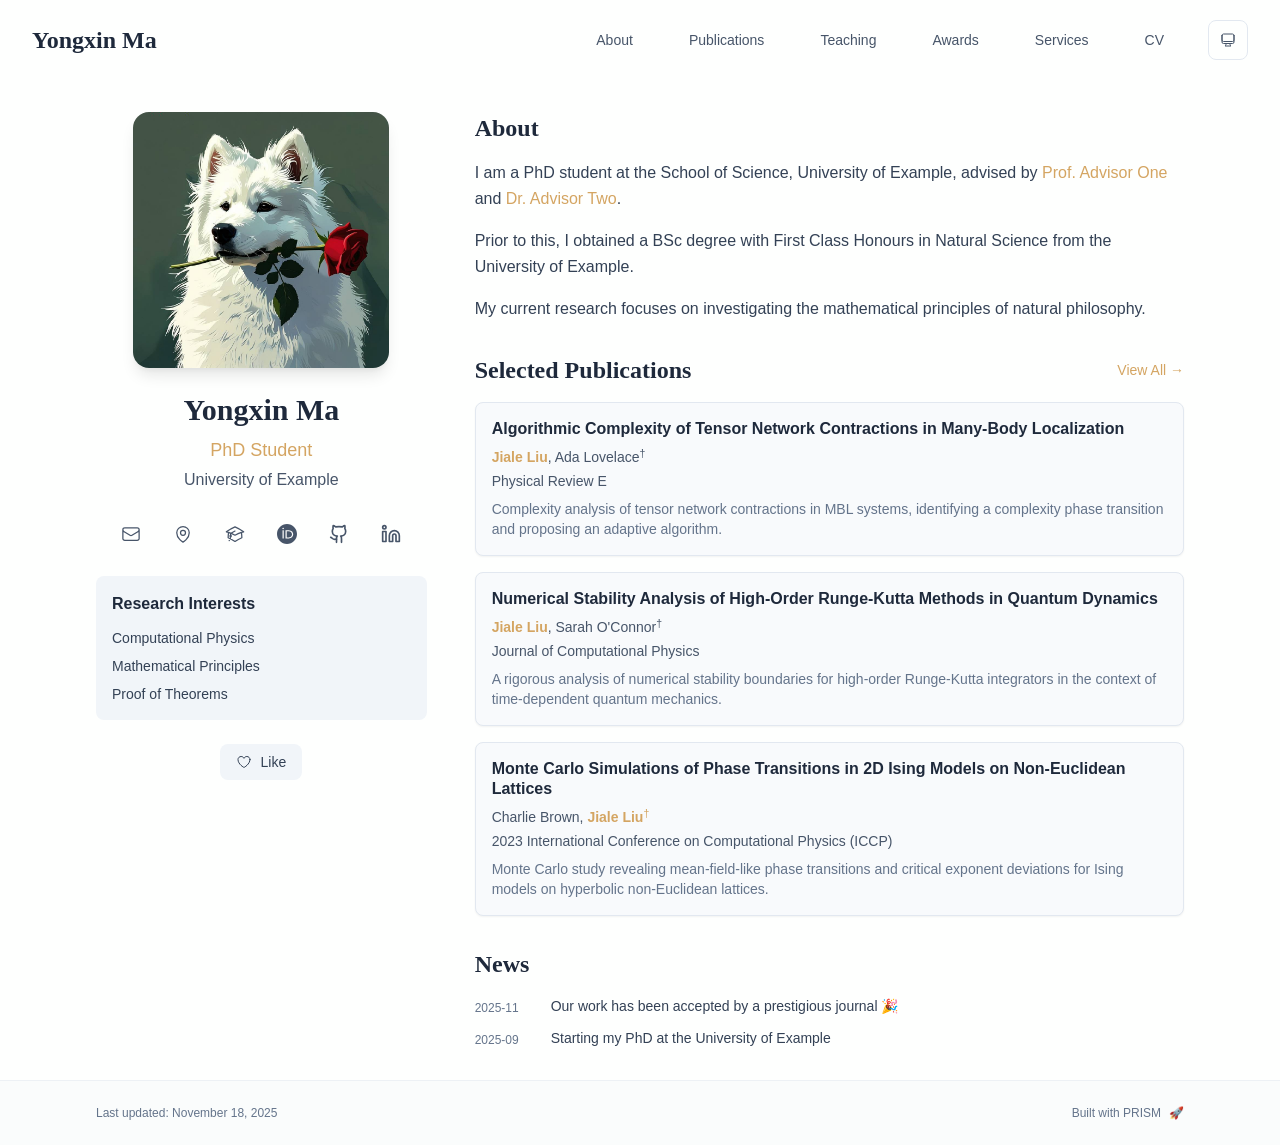
==== index.html @ f4cf099c "Add files via upload" ====
<!DOCTYPE html><html lang="en" class="scroll-smooth"><head><meta charSet="utf-8"/><meta name="viewport" content="width=device-width, initial-scale=1"/><link rel="preload" as="image" href="/bio.jpg"/><link rel="stylesheet" href="/_next/static/css/19bf7477d82f620e.css" data-precedence="next"/><link rel="preload" as="script" fetchPriority="low" href="/_next/static/chunks/webpack-679b75d1c4c2027c.js"/><script src="/_next/static/chunks/4bd1b696-70b6d399998de86a.js" async=""></script><script src="/_next/static/chunks/684-5aaa8290a129f299.js" async=""></script><script src="/_next/static/chunks/main-app-4bfe0fe61143ecec.js" async=""></script><script src="/_next/static/chunks/17-9c04c9413a9f9f1f.js" async=""></script><script src="/_next/static/chunks/874-6cc630662f3664af.js" async=""></script><script src="/_next/static/chunks/862-15038af301665bb3.js" async=""></script><script src="/_next/static/chunks/app/layout-a9cf9abeb55e5ad5.js" async=""></script><script src="/_next/static/chunks/178-595a94b9af1e67b5.js" async=""></script><script src="/_next/static/chunks/748-1f3129a1e6365cf9.js" async=""></script><script src="/_next/static/chunks/app/page-8bec7ccfde04a120.js" async=""></script><link rel="icon" href="/favicon.svg" type="image/svg+xml"/><link rel="dns-prefetch" href="https://google-fonts.jialeliu.com"/><link rel="preconnect" href="https://google-fonts.jialeliu.com" crossorigin=""/><link rel="preload" as="style" href="https://google-fonts.jialeliu.com/css2?family=Inter:wght@300;400;500;600;700&amp;family=Crimson+Text:ital,wght@0,400;0,600;1,400&amp;display=swap"/><link rel="stylesheet" id="gfonts-css" href="https://google-fonts.jialeliu.com/css2?family=Inter:wght@300;400;500;600;700&amp;family=Crimson+Text:ital,wght@0,400;0,600;1,400&amp;display=swap" media="print"/><script>
              (function(){
                var l = document.getElementById('gfonts-css');
                if (!l) return;
                if (l.media !== 'all') {
                  l.addEventListener('load', function(){ try { l.media = 'all'; } catch(e){} });
                }
              })();
            </script><noscript><link rel="stylesheet" href="https://google-fonts.jialeliu.com/css2?family=Inter:wght@300;400;500;600;700&amp;family=Crimson+Text:ital,wght@0,400;0,600;1,400&amp;display=swap"/></noscript><script>
              try {
                const theme = localStorage.getItem('theme-storage');
                const parsed = theme ? JSON.parse(theme) : null;
                const setting = parsed?.state?.theme || 'system';
                const prefersDark = typeof window !== 'undefined' && window.matchMedia && window.matchMedia('(prefers-color-scheme: dark)').matches;
                const effective = setting === 'dark' ? 'dark' : (setting === 'light' ? 'light' : (prefersDark ? 'dark' : 'light'));
                var root = document.documentElement;
                root.classList.add(effective);
                root.setAttribute('data-theme', effective);
              } catch (e) {
                var root = document.documentElement;
                root.classList.add('light');
                root.setAttribute('data-theme', 'light');
              }
            </script><title>Yongxin Ma</title><meta name="description" content="PhD student at the University of Example."/><meta name="author" content="Yongxin Ma"/><meta name="keywords" content="Yongxin Ma,PhD,Research,University of Example"/><meta name="creator" content="Yongxin Ma"/><meta name="publisher" content="Yongxin Ma"/><meta property="og:title" content="Yongxin Ma"/><meta property="og:description" content="PhD student at the University of Example."/><meta property="og:site_name" content="Yongxin Ma&#x27;s Academic Website"/><meta property="og:locale" content="en_US"/><meta property="og:type" content="website"/><meta name="twitter:card" content="summary"/><meta name="twitter:title" content="Yongxin Ma"/><meta name="twitter:description" content="PhD student at the University of Example."/><link rel="icon" href="/favicon.svg"/><script>document.querySelectorAll('body link[rel="icon"], body link[rel="apple-touch-icon"]').forEach(el => document.head.appendChild(el))</script><script src="/_next/static/chunks/polyfills-42372ed130431b0a.js" noModule=""></script></head><body class="font-sans antialiased"><div style="visibility:hidden"><nav class="fixed top-0 left-0 right-0 z-50" data-headlessui-state=""><div class="transition-all duration-300 ease-out bg-transparent" style="transform:translateY(-100px)"><div class="max-w-7xl mx-auto px-4 sm:px-6 lg:px-8"><div class="flex justify-between items-center h-16 lg:h-20"><div class="flex-shrink-0" tabindex="0"><a class="text-xl lg:text-2xl font-serif font-semibold text-primary hover:text-accent transition-colors duration-200" href="/">Yongxin Ma</a></div><div class="hidden lg:block"><div class="ml-10 flex items-center space-x-8"><div class="flex items-baseline space-x-8"><a class="relative px-3 py-2 text-sm font-medium transition-all duration-200 rounded hover:bg-accent/10 hover:shadow-sm text-primary" href="/"><span class="relative z-10">About</span><div class="absolute inset-0 bg-accent/10 rounded-lg"></div></a><a class="relative px-3 py-2 text-sm font-medium transition-all duration-200 rounded hover:bg-accent/10 hover:shadow-sm text-neutral-600 hover:text-primary" href="/publications/"><span class="relative z-10">Publications</span></a><a class="relative px-3 py-2 text-sm font-medium transition-all duration-200 rounded hover:bg-accent/10 hover:shadow-sm text-neutral-600 hover:text-primary" href="/teaching/"><span class="relative z-10">Teaching</span></a><a class="relative px-3 py-2 text-sm font-medium transition-all duration-200 rounded hover:bg-accent/10 hover:shadow-sm text-neutral-600 hover:text-primary" href="/awards/"><span class="relative z-10">Awards</span></a><a class="relative px-3 py-2 text-sm font-medium transition-all duration-200 rounded hover:bg-accent/10 hover:shadow-sm text-neutral-600 hover:text-primary" href="/services/"><span class="relative z-10">Services</span></a><a class="relative px-3 py-2 text-sm font-medium transition-all duration-200 rounded hover:bg-accent/10 hover:shadow-sm text-neutral-600 hover:text-primary" href="/cv/"><span class="relative z-10">CV</span></a></div><div class="flex items-center justify-center w-10 h-10 rounded-lg border border-neutral-200 dark:border-[rgba(148,163,184,0.24)] bg-background dark:bg-neutral-800"><div class="w-4 h-4 rounded-full bg-neutral-300 animate-pulse"></div></div></div></div><div class="lg:hidden flex items-center space-x-2"><div class="flex items-center justify-center w-10 h-10 rounded-lg border border-neutral-200 dark:border-[rgba(148,163,184,0.24)] bg-background dark:bg-neutral-800"><div class="w-4 h-4 rounded-full bg-neutral-300 animate-pulse"></div></div><button class="inline-flex items-center justify-center p-2 rounded-md text-neutral-600 hover:text-primary hover:bg-neutral-100 dark:hover:bg-neutral-800 focus:outline-none focus:ring-2 focus:ring-inset focus:ring-accent transition-colors duration-200" id="headlessui-disclosure-button-«R5pdb»" type="button" aria-expanded="false" data-headlessui-state=""><span class="sr-only">Open main menu</span><div><svg xmlns="http://www.w3.org/2000/svg" fill="none" viewBox="0 0 24 24" stroke-width="1.5" stroke="currentColor" aria-hidden="true" data-slot="icon" class="block h-6 w-6"><path stroke-linecap="round" stroke-linejoin="round" d="M3.75 6.75h16.5M3.75 12h16.5m-16.5 5.25h16.5"></path></svg></div></button></div></div></div></div></nav><main class="min-h-screen pt-16 lg:pt-20"><div class="max-w-6xl mx-auto px-4 sm:px-6 lg:px-8 py-8 bg-background min-h-screen"><div class="grid grid-cols-1 lg:grid-cols-3 gap-12"><div class="lg:col-span-1"><div class="sticky top-8" style="opacity:0;transform:translateY(20px)"><div class="w-64 h-64 mx-auto mb-6 rounded-2xl overflow-hidden shadow-lg hover:shadow-xl transition-all duration-200 hover:scale-105"><img alt="Yongxin Ma" width="256" height="256" decoding="async" data-nimg="1" class="w-full h-full object-cover object-[32%_center]" style="color:transparent" src="/bio.jpg"/></div><div class="text-center mb-6"><h1 class="text-3xl font-serif font-bold text-primary mb-2">Yongxin Ma</h1><p class="text-lg text-accent font-medium mb-1">PhD Student</p><p class="text-neutral-600 mb-2">University of Example</p></div><div class="flex flex-wrap justify-center gap-3 sm:gap-4 mb-6 relative px-2"><div class="relative"><button class="p-2 sm:p-2 transition-colors duration-200 text-neutral-600 dark:text-neutral-400 hover:text-accent" aria-label="Email"><svg xmlns="http://www.w3.org/2000/svg" fill="none" viewBox="0 0 24 24" stroke-width="1.5" stroke="currentColor" aria-hidden="true" data-slot="icon" class="h-5 w-5"><path stroke-linecap="round" stroke-linejoin="round" d="M21.75 6.75v10.5a2.25 2.25 0 0 1-2.25 2.25h-15a2.25 2.25 0 0 1-2.25-2.25V6.75m19.5 0A2.25 2.25 0 0 0 19.5 4.5h-15a2.25 2.25 0 0 0-2.25 2.25m19.5 0v.243a2.25 2.25 0 0 1-1.07 1.916l-7.5 4.615a2.25 2.25 0 0 1-2.36 0L3.32 8.91a2.25 2.25 0 0 1-1.07-1.916V6.75"></path></svg></button></div><div class="relative"><button class="p-2 sm:p-2 transition-colors duration-200 text-neutral-600 dark:text-neutral-400 hover:text-accent" aria-label="Location"><svg xmlns="http://www.w3.org/2000/svg" fill="none" viewBox="0 0 24 24" stroke-width="1.5" stroke="currentColor" aria-hidden="true" data-slot="icon" class="h-5 w-5"><path stroke-linecap="round" stroke-linejoin="round" d="M15 10.5a3 3 0 1 1-6 0 3 3 0 0 1 6 0Z"></path><path stroke-linecap="round" stroke-linejoin="round" d="M19.5 10.5c0 7.142-7.5 11.25-7.5 11.25S4.5 17.642 4.5 10.5a7.5 7.5 0 1 1 15 0Z"></path></svg></button></div><a href="https://scholar.google.com" target="_blank" rel="noopener noreferrer" class="p-2 sm:p-2 text-neutral-600 dark:text-neutral-400 hover:text-accent transition-colors duration-200" aria-label="Google Scholar"><svg xmlns="http://www.w3.org/2000/svg" fill="none" viewBox="0 0 24 24" stroke-width="1.5" stroke="currentColor" aria-hidden="true" data-slot="icon" class="h-5 w-5"><path stroke-linecap="round" stroke-linejoin="round" d="M4.26 10.147a60.438 60.438 0 0 0-.491 6.347A48.62 48.62 0 0 1 12 20.904a48.62 48.62 0 0 1 8.232-4.41 60.46 60.46 0 0 0-.491-6.347m-15.482 0a50.636 50.636 0 0 0-2.658-.813A59.906 59.906 0 0 1 12 3.493a59.903 59.903 0 0 1 10.399 5.84c-.896.248-1.783.52-2.658.814m-15.482 0A50.717 50.717 0 0 1 12 13.489a50.702 50.702 0 0 1 7.74-3.342M6.75 15a.75.75 0 1 0 0-1.5.75.75 0 0 0 0 1.5Zm0 0v-3.675A55.378 55.378 0 0 1 12 8.443m-7.007 11.55A5.981 5.981 0 0 0 6.75 15.75v-1.5"></path></svg></a><a href="https://orcid.org" target="_blank" rel="noopener noreferrer" class="p-2 sm:p-2 text-neutral-600 dark:text-neutral-400 hover:text-accent transition-colors duration-200" aria-label="ORCID"><svg viewBox="0 0 24 24" fill="currentColor" class="h-5 w-5" xmlns="http://www.w3.org/2000/svg"><path d="M12 0C5.372 0 0 5.372 0 12s5.372 12 12 12 12-5.372 12-12S18.628 0 12 0zM7.369 4.378c.525 0 .947.431.947.947s-.422.947-.947.947a.95.95 0 0 1-.947-.947c0-.525.422-.947.947-.947zm-.722 3.038h1.444v10.041H6.647V7.416zm3.562 0h3.9c3.712 0 5.344 2.653 5.344 5.025 0 2.578-2.016 5.025-5.325 5.025h-3.919V7.416zm1.444 1.303v7.444h2.297c3.272 0 4.022-2.484 4.022-3.722 0-2.016-1.284-3.722-4.097-3.722h-2.222z"></path></svg></a><a href="https://github.com" target="_blank" rel="noopener noreferrer" class="p-2 sm:p-2 text-neutral-600 dark:text-neutral-400 hover:text-accent transition-colors duration-200" aria-label="GitHub"><svg xmlns="http://www.w3.org/2000/svg" width="24" height="24" viewBox="0 0 24 24" fill="none" stroke="currentColor" stroke-width="2" stroke-linecap="round" stroke-linejoin="round" class="lucide lucide-github h-5 w-5" aria-hidden="true"><path d="M15 22v-4a4.8 4.8 0 0 0-1-3.5c3 0 6-2 6-5.5.08-1.25-.27-2.48-1-3.5.28-1.15.28-2.35 0-3.5 0 0-1 0-3 1.5-2.64-.5-5.36-.5-8 0C6 2 5 2 5 2c-.3 1.15-.3 2.35 0 3.5A5.403 5.403 0 0 0 4 9c0 3.5 3 5.5 6 5.5-.39.49-.68 1.05-.85 1.65-.17.6-.22 1.23-.15 1.85v4"></path><path d="M9 18c-4.51 2-5-2-7-2"></path></svg></a><a href="https://linkedin.com" target="_blank" rel="noopener noreferrer" class="p-2 sm:p-2 text-neutral-600 dark:text-neutral-400 hover:text-accent transition-colors duration-200" aria-label="LinkedIn"><svg xmlns="http://www.w3.org/2000/svg" width="24" height="24" viewBox="0 0 24 24" fill="none" stroke="currentColor" stroke-width="2" stroke-linecap="round" stroke-linejoin="round" class="lucide lucide-linkedin h-5 w-5" aria-hidden="true"><path d="M16 8a6 6 0 0 1 6 6v7h-4v-7a2 2 0 0 0-2-2 2 2 0 0 0-2 2v7h-4v-7a6 6 0 0 1 6-6z"></path><rect width="4" height="12" x="2" y="9"></rect><circle cx="4" cy="4" r="2"></circle></svg></a></div><div class="bg-neutral-100 dark:bg-neutral-800 rounded-lg p-4 mb-6 hover:shadow-lg transition-all duration-200 hover:scale-[1.02]"><h3 class="font-semibold text-primary mb-3">Research Interests</h3><div class="space-y-2 text-sm text-neutral-700 dark:text-neutral-500"><div>Computational Physics</div><div>Mathematical Principles</div><div>Proof of Theorems</div></div></div><div class="flex justify-center"><div class="relative"><button class="flex items-center space-x-2 px-4 py-2 rounded-lg font-medium text-sm transition-all duration-200 bg-neutral-100 dark:bg-neutral-800 text-neutral-700 dark:text-neutral-500 hover:bg-red-50 dark:hover:bg-red-900/20 hover:text-red-600 dark:hover:text-red-400 cursor-pointer" tabindex="0"><svg xmlns="http://www.w3.org/2000/svg" fill="none" viewBox="0 0 24 24" stroke-width="1.5" stroke="currentColor" aria-hidden="true" data-slot="icon" class="h-4 w-4"><path stroke-linecap="round" stroke-linejoin="round" d="M21 8.25c0-2.485-2.099-4.5-4.688-4.5-1.935 0-3.597 1.126-4.312 2.733-.715-1.607-2.377-2.733-4.313-2.733C5.1 3.75 3 5.765 3 8.25c0 7.22 9 12 9 12s9-4.78 9-12Z"></path></svg><span>Like</span></button></div></div></div></div><div class="lg:col-span-2 space-y-8"><section id="about" class="scroll-mt-24 space-y-8"><section style="opacity:0;transform:translateY(20px)"><h2 class="text-2xl font-serif font-bold text-primary mb-4">About</h2><div class="text-neutral-700 dark:text-neutral-600 leading-relaxed"><p class="mb-4 last:mb-0">I am a PhD student at the School of Science, University of Example, advised by <a href="https://example.com" node="[object Object]" target="_blank" rel="noopener noreferrer" class="text-accent font-medium transition-all duration-200 rounded hover:bg-accent/10 hover:shadow-sm">Prof. Advisor One</a> and <a href="https://example.com" node="[object Object]" target="_blank" rel="noopener noreferrer" class="text-accent font-medium transition-all duration-200 rounded hover:bg-accent/10 hover:shadow-sm">Dr. Advisor Two</a>.</p>
<p class="mb-4 last:mb-0">Prior to this, I obtained a BSc degree with First Class Honours in Natural Science from the University of Example.</p>
<p class="mb-4 last:mb-0">My current research focuses on investigating the mathematical principles of natural philosophy.</p></div></section><section style="opacity:0;transform:translateY(20px)"><div class="flex items-center justify-between mb-4"><h2 class="text-2xl font-serif font-bold text-primary">Selected Publications</h2><a class="text-accent hover:text-accent-dark text-sm font-medium transition-all duration-200 rounded hover:bg-accent/10 hover:shadow-sm" href="/#publications">View All →</a></div><div class="space-y-4"><div class="bg-neutral-50 dark:bg-neutral-800 p-4 rounded-lg shadow-sm border border-neutral-200 dark:border-[rgba(148,163,184,0.24)] hover:shadow-lg transition-all duration-200 hover:scale-[1.02]" style="opacity:0;transform:translateY(20px)"><h3 class="font-semibold text-primary mb-2 leading-tight">Algorithmic Complexity of Tensor Network Contractions in Many-Body Localization</h3><p class="text-sm text-neutral-600 dark:text-neutral-500 mb-1"><span><span class="font-semibold text-accent">Jiale Liu</span>, </span><span><span class="">Ada Lovelace</span><sup class="ml-0 text-neutral-600 dark:text-neutral-500">†</sup></span></p><p class="text-sm text-neutral-600 dark:text-neutral-500 mb-2">Physical Review E</p><p class="text-sm text-neutral-500 dark:text-neutral-500 line-clamp-2">Complexity analysis of tensor network contractions in MBL systems, identifying a complexity phase transition and proposing an adaptive algorithm.</p></div><div class="bg-neutral-50 dark:bg-neutral-800 p-4 rounded-lg shadow-sm border border-neutral-200 dark:border-[rgba(148,163,184,0.24)] hover:shadow-lg transition-all duration-200 hover:scale-[1.02]" style="opacity:0;transform:translateY(20px)"><h3 class="font-semibold text-primary mb-2 leading-tight">Numerical Stability Analysis of High-Order Runge-Kutta Methods in Quantum Dynamics</h3><p class="text-sm text-neutral-600 dark:text-neutral-500 mb-1"><span><span class="font-semibold text-accent">Jiale Liu</span>, </span><span><span class="">Sarah O&#x27;Connor</span><sup class="ml-0 text-neutral-600 dark:text-neutral-500">†</sup></span></p><p class="text-sm text-neutral-600 dark:text-neutral-500 mb-2">Journal of Computational Physics</p><p class="text-sm text-neutral-500 dark:text-neutral-500 line-clamp-2">A rigorous analysis of numerical stability boundaries for high-order Runge-Kutta integrators in the context of time-dependent quantum mechanics.</p></div><div class="bg-neutral-50 dark:bg-neutral-800 p-4 rounded-lg shadow-sm border border-neutral-200 dark:border-[rgba(148,163,184,0.24)] hover:shadow-lg transition-all duration-200 hover:scale-[1.02]" style="opacity:0;transform:translateY(20px)"><h3 class="font-semibold text-primary mb-2 leading-tight">Monte Carlo Simulations of Phase Transitions in 2D Ising Models on Non-Euclidean Lattices</h3><p class="text-sm text-neutral-600 dark:text-neutral-500 mb-1"><span><span class="">Charlie Brown</span>, </span><span><span class="font-semibold text-accent">Jiale Liu</span><sup class="ml-0 text-accent">†</sup></span></p><p class="text-sm text-neutral-600 dark:text-neutral-500 mb-2">2023 International Conference on Computational Physics (ICCP)</p><p class="text-sm text-neutral-500 dark:text-neutral-500 line-clamp-2">Monte Carlo study revealing mean-field-like phase transitions and critical exponent deviations for Ising models on hyperbolic non-Euclidean lattices.</p></div></div></section><section style="opacity:0;transform:translateY(20px)"><h2 class="text-2xl font-serif font-bold text-primary mb-4">News</h2><div class="space-y-3"><div class="flex items-start space-x-3"><span class="text-xs text-neutral-500 mt-1 w-16 flex-shrink-0">2025-11</span><p class="text-sm text-neutral-700">Our work has been accepted by a prestigious journal 🎉</p></div><div class="flex items-start space-x-3"><span class="text-xs text-neutral-500 mt-1 w-16 flex-shrink-0">2025-09</span><p class="text-sm text-neutral-700">Starting my PhD at the University of Example</p></div></div></section></section></div></div></div><!--$--><!--/$--><!--$--><!--/$--></main><footer class="border-t border-neutral-200/50 bg-neutral-50/50 dark:bg-neutral-900/50 dark:border-neutral-700/50"><div class="max-w-6xl mx-auto px-4 sm:px-6 lg:px-8 py-6"><div class="flex flex-col sm:flex-row justify-between items-center gap-2"><p class="text-xs text-neutral-500">Last updated: <!-- -->November 18, 2025</p><p class="text-xs text-neutral-500 flex items-center"><a href="https://github.com/xyjoey/PRISM" target="_blank" rel="noopener noreferrer">Built with PRISM</a><span class="ml-2">🚀</span></p></div></div></footer></div><script src="/_next/static/chunks/webpack-679b75d1c4c2027c.js" async=""></script><script>(self.__next_f=self.__next_f||[]).push([0])</script><script>self.__next_f.push([1,"1:\"$Sreact.fragment\"\n2:I[3719,[\"17\",\"static/chunks/17-9c04c9413a9f9f1f.js\",\"874\",\"static/chunks/874-6cc630662f3664af.js\",\"862\",\"static/chunks/862-15038af301665bb3.js\",\"177\",\"static/chunks/app/layout-a9cf9abeb55e5ad5.js\"],\"ThemeProvider\"]\n3:I[768,[\"17\",\"static/chunks/17-9c04c9413a9f9f1f.js\",\"874\",\"static/chunks/874-6cc630662f3664af.js\",\"862\",\"static/chunks/862-15038af301665bb3.js\",\"177\",\"static/chunks/app/layout-a9cf9abeb55e5ad5.js\"],\"default\"]\n4:I[7555,[],\"\"]\n5:I[1295,[],\"\"]\n6:I[2548,[\"17\",\"static/chunks/17-9c04c9413a9f9f1f.js\",\"874\",\"static/chunks/874-6cc630662f3664af.js\",\"862\",\"static/chunks/862-15038af301665bb3.js\",\"177\",\"static/chunks/app/layout-a9cf9abeb55e5ad5.js\"],\"default\"]\n7:I[7437,[\"17\",\"static/chunks/17-9c04c9413a9f9f1f.js\",\"178\",\"static/chunks/178-595a94b9af1e67b5.js\",\"874\",\"static/chunks/874-6cc630662f3664af.js\",\"748\",\"static/chunks/748-1f3129a1e6365cf9.js\",\"974\",\"static/chunks/app/page-8bec7ccfde04a120.js\"],\"default\"]\n8:I[9507,[\"17\",\"static/chunks/17-9c04c9413a9f9f1f.js\",\"178\",\"static/chunks/178-595a94b9af1e67b5.js\",\"874\",\"static/chunks/874-6cc630662f3664af.js\",\"748\",\"static/chunks/748-1f3129a1e6365cf9.js\",\"974\",\"static/chunks/app/page-8bec7ccfde04a120.js\"],\"default\"]\n9:I[5218,[\"17\",\"static/chunks/17-9c04c9413a9f9f1f.js\",\"178\",\"static/chunks/178-595a94b9af1e67b5.js\",\"874\",\"static/chunks/874-6cc630662f3664af.js\",\"748\",\"static/chunks/748-1f3129a1e6365cf9.js\",\"974\",\"static/chunks/app/page-8bec7ccfde04a120.js\"],\"default\"]\nd:I[1990,[\"17\",\"static/chunks/17-9c04c9413a9f9f1f.js\",\"178\",\"static/chunks/178-595a94b9af1e67b5.js\",\"874\",\"static/chunks/874-6cc630662f3664af.js\",\"748\",\"static/chunks/748-1f3129a1e6365cf9.js\",\"974\",\"static/chunks/app/page-8bec7ccfde04a120.js\"],\"default\"]\ne:I[9665,[],\"MetadataBoundary\"]\n10:I[9665,[],\"OutletBoundary\"]\n13:I[4911,[],\"AsyncMetadataOutlet\"]\n15:I[9665,[],\"ViewportBoundary\"]\n17:I[6614,[],\"\"]\n:HL[\"/_next/static/css/19bf7477d82f620e.css\",\"style\"]\na:T507,@article{liu2025algorithmic,\n  title = {Algorithmic Complexity of Tensor Network Contractions in Many-Body Localization},\n  aut"])</script><script>self.__next_f.push([1,"hor = {Jiale Liu and Ada Lovelace},\n  year = {2025},\n  month = {sep},\n  journal = {Physical Review E},\n  issn = {2470-0045},\n  publisher = {APS},\n  abstract = {Simulating the dynamics of many-body localized (MBL) systems poses a significant challenge due to the logarithmic growth of entanglement entropy. This paper analyzes the algorithmic complexity of contracting Tensor Networks, specifically Matrix Product States (MPS) and Projected Entangled Pair States (PEPS), when applied to MBL Hamiltonians. We prove that while the exact contraction is #P-complete, approximate contraction schemes based on singular value decomposition (SVD) truncation exhibit polynomial time complexity with bounded error for short-time evolution. However, we identify a \"complexity phase transition\" at the ergodic-MBL transition point, where the bond dimension required for a fixed accuracy diverges exponentially. We propose a novel adaptive bond-dimension algorithm that optimizes computational resources by exploiting the area law of entanglement in the localized phase, demonstrating superior performance on Heisenberg spin chains.},\n  doi = {10.1103/PhysRevE.112.092101}\n}b:T504,@article{liu2024stability,\n  title = {Numerical Stability Analysis of High-Order Runge-Kutta Methods in Quantum Dynamics},\n  author = {Jiale Liu and Sarah O'Connor},\n  year = {2024},\n  month = {mar},\n  journal = {Journal of Computational Physics},\n  volume = {450},\n  pages = {110832},\n  issn = {0021-9991},\n  doi = {10.1016/j.jcp.2023.110832},\n  urldate = {2024-12-02},\n  langid = {english},\n  abstract = {The precise time-evolution of quantum systems is a cornerstone of computational physics. This paper investigates the numerical stability of high-order Runge-Kutta (RK) methods when applied to the time-dependent Schrödinger equation. We derive rigorous stability boundaries for symplectic and non-symplectic RK integrators and demonstrate that specific implicit schemes preserve unitarity over extended simulation times. By analyzing the spectral properties of the Hamiltoni"])</script><script>self.__next_f.push([1,"an operator, we establish a relationship between the Courant-Friedrichs-Lewy (CFL) condition and the imaginary eigenvalues characteristic of quantum propagators. Our findings are validated through simulations of wave packet scattering and harmonic oscillator dynamics, showing that our proposed optimized RK coefficients significantly reduce phase error accumulation compared to standard integrators.}\n}c:T54a,@inproceedings{brown2023monte,\n  title = {Monte Carlo Simulations of Phase Transitions in 2D Ising Models on Non-Euclidean Lattices},\n  shorttitle = {Ising on Hyperbolic Planes},\n  booktitle = {2023 International Conference on Computational Physics (ICCP)},\n  author = {Charlie Brown and Jiale Liu},\n  year = {2023},\n  month = {dec},\n  pages = {45--52},\n  publisher = {APS},\n  address = {Tokyo, Japan},\n  doi = {10.1103/ICCP.2023.0045},\n  urldate = {2024-12-02},\n  isbn = {978-0-7354-2000-1},\n  abstract = {The behavior of spin systems on curved geometries offers a unique window into the interplay between topology and statistical mechanics. This study employs extensive Monte Carlo simulations to explore the phase transitions of the 2D Ising model mapped onto hyperbolic lattices (Poincaré disk). We utilize the Wolff cluster algorithm to overcome critical slowing down near the phase transition temperature. Our results indicate that the critical exponents on negatively curved surfaces deviate significantly from the standard Onsager solution for flat Euclidean lattices. Specifically, we observe a suppression of the correlation length divergence, suggesting a mean-field-like behavior induced by the exponential expansion of the lattice volume. These findings have implications for understanding quantum gravity models and holographic duality.}\n}"])</script><script>self.__next_f.push([1,"0:{\"P\":null,\"b\":\"sGTbrS8hk5V1yIeIBITJV\",\"p\":\"\",\"c\":[\"\",\"\"],\"i\":false,\"f\":[[[\"\",{\"children\":[\"__PAGE__\",{}]},\"$undefined\",\"$undefined\",true],[\"\",[\"$\",\"$1\",\"c\",{\"children\":[[[\"$\",\"link\",\"0\",{\"rel\":\"stylesheet\",\"href\":\"/_next/static/css/19bf7477d82f620e.css\",\"precedence\":\"next\",\"crossOrigin\":\"$undefined\",\"nonce\":\"$undefined\"}]],[\"$\",\"html\",null,{\"lang\":\"en\",\"className\":\"scroll-smooth\",\"suppressHydrationWarning\":true,\"children\":[[\"$\",\"head\",null,{\"children\":[[\"$\",\"link\",null,{\"rel\":\"icon\",\"href\":\"/favicon.svg\",\"type\":\"image/svg+xml\"}],[\"$\",\"link\",null,{\"rel\":\"dns-prefetch\",\"href\":\"https://google-fonts.jialeliu.com\"}],[\"$\",\"link\",null,{\"rel\":\"preconnect\",\"href\":\"https://google-fonts.jialeliu.com\",\"crossOrigin\":\"\"}],[\"$\",\"link\",null,{\"rel\":\"preload\",\"as\":\"style\",\"href\":\"https://google-fonts.jialeliu.com/css2?family=Inter:wght@300;400;500;600;700\u0026family=Crimson+Text:ital,wght@0,400;0,600;1,400\u0026display=swap\"}],[\"$\",\"link\",null,{\"rel\":\"stylesheet\",\"id\":\"gfonts-css\",\"href\":\"https://google-fonts.jialeliu.com/css2?family=Inter:wght@300;400;500;600;700\u0026family=Crimson+Text:ital,wght@0,400;0,600;1,400\u0026display=swap\",\"media\":\"print\"}],[\"$\",\"script\",null,{\"dangerouslySetInnerHTML\":{\"__html\":\"\\n              (function(){\\n                var l = document.getElementById('gfonts-css');\\n                if (!l) return;\\n                if (l.media !== 'all') {\\n                  l.addEventListener('load', function(){ try { l.media = 'all'; } catch(e){} });\\n                }\\n              })();\\n            \"}}],[\"$\",\"noscript\",null,{\"children\":[\"$\",\"link\",null,{\"rel\":\"stylesheet\",\"href\":\"https://google-fonts.jialeliu.com/css2?family=Inter:wght@300;400;500;600;700\u0026family=Crimson+Text:ital,wght@0,400;0,600;1,400\u0026display=swap\"}]}],[\"$\",\"script\",null,{\"dangerouslySetInnerHTML\":{\"__html\":\"\\n              try {\\n                const theme = localStorage.getItem('theme-storage');\\n                const parsed = theme ? JSON.parse(theme) : null;\\n                const setting = parsed?.state?.theme || 'system';\\n                const prefersDark = typeof window !== 'undefined' \u0026\u0026 window.matchMedia \u0026\u0026 window.matchMedia('(prefers-color-scheme: dark)').matches;\\n                const effective = setting === 'dark' ? 'dark' : (setting === 'light' ? 'light' : (prefersDark ? 'dark' : 'light'));\\n                var root = document.documentElement;\\n                root.classList.add(effective);\\n                root.setAttribute('data-theme', effective);\\n              } catch (e) {\\n                var root = document.documentElement;\\n                root.classList.add('light');\\n                root.setAttribute('data-theme', 'light');\\n              }\\n            \"}}]]}],[\"$\",\"body\",null,{\"className\":\"font-sans antialiased\",\"children\":[\"$\",\"$L2\",null,{\"children\":[[\"$\",\"$L3\",null,{\"items\":[{\"title\":\"About\",\"type\":\"page\",\"target\":\"about\",\"href\":\"/\"},{\"title\":\"Publications\",\"type\":\"page\",\"target\":\"publications\",\"href\":\"/publications\"},{\"title\":\"Teaching\",\"type\":\"page\",\"target\":\"teaching\",\"href\":\"/teaching\"},{\"title\":\"Awards\",\"type\":\"page\",\"target\":\"awards\",\"href\":\"/awards\"},{\"title\":\"Services\",\"type\":\"page\",\"target\":\"services\",\"href\":\"/services\"},{\"title\":\"CV\",\"type\":\"page\",\"target\":\"cv\",\"href\":\"/cv\"}],\"siteTitle\":\"Yongxin Ma\",\"enableOnePageMode\":false}],[\"$\",\"main\",null,{\"className\":\"min-h-screen pt-16 lg:pt-20\",\"children\":[\"$\",\"$L4\",null,{\"parallelRouterKey\":\"children\",\"error\":\"$undefined\",\"errorStyles\":\"$undefined\",\"errorScripts\":\"$undefined\",\"template\":[\"$\",\"$L5\",null,{}],\"templateStyles\":\"$undefined\",\"templateScripts\":\"$undefined\",\"notFound\":[[[\"$\",\"title\",null,{\"children\":\"404: This page could not be found.\"}],[\"$\",\"div\",null,{\"style\":{\"fontFamily\":\"system-ui,\\\"Segoe UI\\\",Roboto,Helvetica,Arial,sans-serif,\\\"Apple Color Emoji\\\",\\\"Segoe UI Emoji\\\"\",\"height\":\"100vh\",\"textAlign\":\"center\",\"display\":\"flex\",\"flexDirection\":\"column\",\"alignItems\":\"center\",\"justifyContent\":\"center\"},\"children\":[\"$\",\"div\",null,{\"children\":[[\"$\",\"style\",null,{\"dangerouslySetInnerHTML\":{\"__html\":\"body{color:#000;background:#fff;margin:0}.next-error-h1{border-right:1px solid rgba(0,0,0,.3)}@media (prefers-color-scheme:dark){body{color:#fff;background:#000}.next-error-h1{border-right:1px solid rgba(255,255,255,.3)}}\"}}],[\"$\",\"h1\",null,{\"className\":\"next-error-h1\",\"style\":{\"display\":\"inline-block\",\"margin\":\"0 20px 0 0\",\"padding\":\"0 23px 0 0\",\"fontSize\":24,\"fontWeight\":500,\"verticalAlign\":\"top\",\"lineHeight\":\"49px\"},\"children\":404}],[\"$\",\"div\",null,{\"style\":{\"display\":\"inline-block\"},\"children\":[\"$\",\"h2\",null,{\"style\":{\"fontSize\":14,\"fontWeight\":400,\"lineHeight\":\"49px\",\"margin\":0},\"children\":\"This page could not be found.\"}]}]]}]}]],[]],\"forbidden\":\"$undefined\",\"unauthorized\":\"$undefined\"}]}],[\"$\",\"$L6\",null,{\"lastUpdated\":\"November 18, 2025\"}]]}]}]]}]]}],{\"children\":[\"__PAGE__\",[\"$\",\"$1\",\"c\",{\"children\":[[\"$\",\"div\",null,{\"className\":\"max-w-6xl mx-auto px-4 sm:px-6 lg:px-8 py-8 bg-background min-h-screen\",\"children\":[\"$\",\"div\",null,{\"className\":\"grid grid-cols-1 lg:grid-cols-3 gap-12\",\"children\":[[\"$\",\"div\",null,{\"className\":\"lg:col-span-1\",\"children\":[\"$\",\"$L7\",null,{\"author\":{\"name\":\"Yongxin Ma\",\"title\":\"PhD Student\",\"institution\":\"University of Example\",\"avatar\":\"/bio.jpg\"},\"social\":{\"email\":\"john.doe@example.com\",\"location\":\"City, Country\",\"location_url\":\"https://maps.google.com\",\"location_details\":[\"Room 123, Science Building,\",\"University Avenue, City, Country\"],\"google_scholar\":\"https://scholar.google.com\",\"orcid\":\"https://orcid.org\",\"github\":\"https://github.com\",\"linkedin\":\"https://linkedin.com\"},\"features\":{\"enable_likes\":true,\"enable_one_page_mode\":false},\"researchInterests\":[\"Computational Physics\",\"Mathematical Principles\",\"Proof of Theorems\"]}]}],[\"$\",\"div\",null,{\"className\":\"lg:col-span-2 space-y-8\",\"children\":[[\"$\",\"section\",\"about\",{\"id\":\"about\",\"className\":\"scroll-mt-24 space-y-8\",\"children\":[[[\"$\",\"$L8\",\"about\",{\"content\":\"I am a PhD student at the School of Science, University of Example, advised by [Prof. Advisor One](https://example.com) and [Dr. Advisor Two](https://example.com).\\n\\nPrior to this, I obtained a BSc degree with First Class Honours in Natural Science from the University of Example.\\n\\nMy current research focuses on investigating the mathematical principles of natural philosophy.\",\"title\":\"About\"}],[\"$\",\"$L9\",\"featured_publications\",{\"publications\":[{\"id\":\"liu2025algorithmic\",\"title\":\"Algorithmic Complexity of Tensor Network Contractions in Many-Body Localization\",\"authors\":[{\"name\":\"Jiale Liu\",\"isHighlighted\":true,\"isCorresponding\":false,\"isCoAuthor\":false},{\"name\":\"Ada Lovelace\",\"isHighlighted\":false,\"isCorresponding\":true,\"isCoAuthor\":false}],\"year\":2025,\"month\":\"9\",\"type\":\"journal\",\"status\":\"published\",\"tags\":[\"Tensor Networks\",\"Many-Body Localization\",\"Complexity Theory\",\"Quantum Information\"],\"keywords\":\"$0:f:0:1:2:children:1:props:children:0:props:children:props:children:1:props:children:0:props:children:0:1:props:publications:0:tags\",\"researchArea\":\"quantum-computing\",\"journal\":\"Physical Review E\",\"conference\":\"\",\"doi\":\"10.1103/PhysRevE.112.092101\",\"code\":\"https://github.com/xyjoey/Tensor_Network_Complexity_MBL\",\"abstract\":\"Simulating the dynamics of many-body localized (MBL) systems poses a significant challenge due to the logarithmic growth of entanglement entropy. This paper analyzes the algorithmic complexity of contracting Tensor Networks, specifically Matrix Product States (MPS) and Projected Entangled Pair States (PEPS), when applied to MBL Hamiltonians. We prove that while the exact contraction is #P-complete, approximate contraction schemes based on singular value decomposition (SVD) truncation exhibit polynomial time complexity with bounded error for short-time evolution. However, we identify a \\\"complexity phase transition\\\" at the ergodic-MBL transition point, where the bond dimension required for a fixed accuracy diverges exponentially. We propose a novel adaptive bond-dimension algorithm that optimizes computational resources by exploiting the area law of entanglement in the localized phase, demonstrating superior performance on Heisenberg spin chains.\",\"description\":\"Complexity analysis of tensor network contractions in MBL systems, identifying a complexity phase transition and proposing an adaptive algorithm.\",\"selected\":true,\"bibtex\":\"$a\"},{\"id\":\"liu2024stability\",\"title\":\"Numerical Stability Analysis of High-Order Runge-Kutta Methods in Quantum Dynamics\",\"authors\":[{\"name\":\"Jiale Liu\",\"isHighlighted\":true,\"isCorresponding\":false,\"isCoAuthor\":false},{\"name\":\"Sarah O'Connor\",\"isHighlighted\":false,\"isCorresponding\":true,\"isCoAuthor\":false}],\"year\":2024,\"month\":\"3\",\"type\":\"journal\",\"status\":\"published\",\"tags\":[\"Computational Physics\",\"Quantum Dynamics\",\"Numerical Analysis\",\"Runge-Kutta Methods\"],\"keywords\":\"$0:f:0:1:2:children:1:props:children:0:props:children:props:children:1:props:children:0:props:children:0:1:props:publications:1:tags\",\"researchArea\":\"quantum-computing\",\"journal\":\"Journal of Computational Physics\",\"conference\":\"\",\"volume\":\"450\",\"pages\":\"110832\",\"doi\":\"10.1016/j.jcp.2023.110832\",\"abstract\":\"The precise time-evolution of quantum systems is a cornerstone of computational physics. This paper investigates the numerical stability of high-order Runge-Kutta (RK) methods when applied to the time-dependent Schrödinger equation. We derive rigorous stability boundaries for symplectic and non-symplectic RK integrators and demonstrate that specific implicit schemes preserve unitarity over extended simulation times. By analyzing the spectral properties of the Hamiltonian operator, we establish a relationship between the Courant-Friedrichs-Lewy (CFL) condition and the imaginary eigenvalues characteristic of quantum propagators. Our findings are validated through simulations of wave packet scattering and harmonic oscillator dynamics, showing that our proposed optimized RK coefficients significantly reduce phase error accumulation compared to standard integrators.\",\"description\":\"A rigorous analysis of numerical stability boundaries for high-order Runge-Kutta integrators in the context of time-dependent quantum mechanics.\",\"selected\":true,\"bibtex\":\"$b\"},{\"id\":\"brown2023monte\",\"title\":\"Monte Carlo Simulations of Phase Transitions in 2D Ising Models on Non-Euclidean Lattices\",\"authors\":[{\"name\":\"Charlie Brown\",\"isHighlighted\":false,\"isCorresponding\":false,\"isCoAuthor\":true},{\"name\":\"Jiale Liu\",\"isHighlighted\":true,\"isCorresponding\":true,\"isCoAuthor\":false}],\"year\":2023,\"month\":\"12\",\"type\":\"conference\",\"status\":\"published\",\"tags\":[\"Statistical Mechanics\",\"Monte Carlo Simulation\",\"Ising Model\",\"Non-Euclidean Geometry\"],\"keywords\":\"$0:f:0:1:2:children:1:props:children:0:props:children:props:children:1:props:children:0:props:children:0:1:props:publications:2:tags\",\"researchArea\":\"machine-learning\",\"journal\":\"\",\"conference\":\"2023 International Conference on Computational Physics (ICCP)\",\"pages\":\"45--52\",\"doi\":\"10.1103/ICCP.2023.0045\",\"abstract\":\"The behavior of spin systems on curved geometries offers a unique window into the interplay between topology and statistical mechanics. This study employs extensive Monte Carlo simulations to explore the phase transitions of the 2D Ising model mapped onto hyperbolic lattices (Poincaré disk). We utilize the Wolff cluster algorithm to overcome critical slowing down near the phase transition temperature. Our results indicate that the critical exponents on negatively curved surfaces deviate significantly from the standard Onsager solution for flat Euclidean lattices. Specifically, we observe a suppression of the correlation length divergence, suggesting a mean-field-like behavior induced by the exponential expansion of the lattice volume. These findings have implications for understanding quantum gravity models and holographic duality.\",\"description\":\"Monte Carlo study revealing mean-field-like phase transitions and critical exponent deviations for Ising models on hyperbolic non-Euclidean lattices.\",\"selected\":true,\"preview\":\"example.png\",\"bibtex\":\"$c\"}],\"title\":\"Selected Publications\",\"enableOnePageMode\":true}],[\"$\",\"$Ld\",\"news\",{\"items\":[{\"date\":\"2025-11\",\"content\":\"Our work has been accepted by a prestigious journal 🎉\"},{\"date\":\"2025-09\",\"content\":\"Starting my PhD at the University of Example\"}],\"title\":\"News\"}]],false,false,false]}]]}]]}]}],[\"$\",\"$Le\",null,{\"children\":\"$Lf\"}],null,[\"$\",\"$L10\",null,{\"children\":[\"$L11\",\"$L12\",[\"$\",\"$L13\",null,{\"promise\":\"$@14\"}]]}]]}],{},null,false]},null,false],[\"$\",\"$1\",\"h\",{\"children\":[null,[\"$\",\"$1\",\"YwcEh-miXj8FlxkEKlX2G\",{\"children\":[[\"$\",\"$L15\",null,{\"children\":\"$L16\"}],null]}],null]}],false]],\"m\":\"$undefined\",\"G\":[\"$17\",\"$undefined\"],\"s\":false,\"S\":true}\n"])</script><script>self.__next_f.push([1,"18:\"$Sreact.suspense\"\n19:I[4911,[],\"AsyncMetadata\"]\nf:[\"$\",\"$18\",null,{\"fallback\":null,\"children\":[\"$\",\"$L19\",null,{\"promise\":\"$@1a\"}]}]\n"])</script><script>self.__next_f.push([1,"12:null\n"])</script><script>self.__next_f.push([1,"16:[[\"$\",\"meta\",\"0\",{\"charSet\":\"utf-8\"}],[\"$\",\"meta\",\"1\",{\"name\":\"viewport\",\"content\":\"width=device-width, initial-scale=1\"}]]\n11:null\n"])</script><script>self.__next_f.push([1,"1a:{\"metadata\":[[\"$\",\"title\",\"0\",{\"children\":\"Yongxin Ma\"}],[\"$\",\"meta\",\"1\",{\"name\":\"description\",\"content\":\"PhD student at the University of Example.\"}],[\"$\",\"meta\",\"2\",{\"name\":\"author\",\"content\":\"Yongxin Ma\"}],[\"$\",\"meta\",\"3\",{\"name\":\"keywords\",\"content\":\"Yongxin Ma,PhD,Research,University of Example\"}],[\"$\",\"meta\",\"4\",{\"name\":\"creator\",\"content\":\"Yongxin Ma\"}],[\"$\",\"meta\",\"5\",{\"name\":\"publisher\",\"content\":\"Yongxin Ma\"}],[\"$\",\"meta\",\"6\",{\"property\":\"og:title\",\"content\":\"Yongxin Ma\"}],[\"$\",\"meta\",\"7\",{\"property\":\"og:description\",\"content\":\"PhD student at the University of Example.\"}],[\"$\",\"meta\",\"8\",{\"property\":\"og:site_name\",\"content\":\"Yongxin Ma's Academic Website\"}],[\"$\",\"meta\",\"9\",{\"property\":\"og:locale\",\"content\":\"en_US\"}],[\"$\",\"meta\",\"10\",{\"property\":\"og:type\",\"content\":\"website\"}],[\"$\",\"meta\",\"11\",{\"name\":\"twitter:card\",\"content\":\"summary\"}],[\"$\",\"meta\",\"12\",{\"name\":\"twitter:title\",\"content\":\"Yongxin Ma\"}],[\"$\",\"meta\",\"13\",{\"name\":\"twitter:description\",\"content\":\"PhD student at the University of Example.\"}],[\"$\",\"link\",\"14\",{\"rel\":\"icon\",\"href\":\"/favicon.svg\"}]],\"error\":null,\"digest\":\"$undefined\"}\n14:{\"metadata\":\"$1a:metadata\",\"error\":null,\"digest\":\"$undefined\"}\n"])</script></body></html>
---- _next/static/css/19bf7477d82f620e.css ----
/*! tailwindcss v4.1.10 | MIT License | https://tailwindcss.com */@layer properties{@supports (((-webkit-hyphens:none)) and (not (margin-trim:inline))) or ((-moz-orient:inline) and (not (color:rgb(from red r g b)))){*,::backdrop,:after,:before{--tw-translate-x:0;--tw-translate-y:0;--tw-translate-z:0;--tw-rotate-x:initial;--tw-rotate-y:initial;--tw-rotate-z:initial;--tw-skew-x:initial;--tw-skew-y:initial;--tw-space-y-reverse:0;--tw-space-x-reverse:0;--tw-border-style:solid;--tw-leading:initial;--tw-font-weight:initial;--tw-shadow:0 0 #0000;--tw-shadow-color:initial;--tw-shadow-alpha:100%;--tw-inset-shadow:0 0 #0000;--tw-inset-shadow-color:initial;--tw-inset-shadow-alpha:100%;--tw-ring-color:initial;--tw-ring-shadow:0 0 #0000;--tw-inset-ring-color:initial;--tw-inset-ring-shadow:0 0 #0000;--tw-ring-inset:initial;--tw-ring-offset-width:0px;--tw-ring-offset-color:#fff;--tw-ring-offset-shadow:0 0 #0000;--tw-blur:initial;--tw-brightness:initial;--tw-contrast:initial;--tw-grayscale:initial;--tw-hue-rotate:initial;--tw-invert:initial;--tw-opacity:initial;--tw-saturate:initial;--tw-sepia:initial;--tw-drop-shadow:initial;--tw-drop-shadow-color:initial;--tw-drop-shadow-alpha:100%;--tw-drop-shadow-size:initial;--tw-backdrop-blur:initial;--tw-backdrop-brightness:initial;--tw-backdrop-contrast:initial;--tw-backdrop-grayscale:initial;--tw-backdrop-hue-rotate:initial;--tw-backdrop-invert:initial;--tw-backdrop-opacity:initial;--tw-backdrop-saturate:initial;--tw-backdrop-sepia:initial;--tw-duration:initial;--tw-ease:initial;--tw-scale-x:1;--tw-scale-y:1;--tw-scale-z:1}}}@layer theme{:host,:root{--font-sans:"Inter",-apple-system,BlinkMacSystemFont,"Segoe UI",Roboto,sans-serif;--color-red-50:oklch(97.1% .013 17.38);--color-red-400:oklch(70.4% .191 22.216);--color-red-600:oklch(57.7% .245 27.325);--color-red-900:oklch(39.6% .141 25.723);--color-white:#fff;--spacing:.25rem;--container-2xl:42rem;--container-3xl:48rem;--container-4xl:56rem;--container-6xl:72rem;--container-7xl:80rem;--text-xs:.75rem;--text-xs--line-height:calc(1/.75);--text-sm:.875rem;--text-sm--line-height:calc(1.25/.875);--text-base:1rem;--text-base--line-height:calc(1.5/1);--text-lg:1.125rem;--text-lg--line-height:calc(1.75/1.125);--text-xl:1.25rem;--text-xl--line-height:calc(1.75/1.25);--text-2xl:1.5rem;--text-2xl--line-height:calc(2/1.5);--text-3xl:1.875rem;--text-3xl--line-height:calc(2.25/1.875);--text-4xl:2.25rem;--text-4xl--line-height:calc(2.5/2.25);--font-weight-medium:500;--font-weight-semibold:600;--font-weight-bold:700;--leading-tight:1.25;--leading-relaxed:1.625;--radius-md:.375rem;--radius-lg:.5rem;--radius-xl:.75rem;--radius-2xl:1rem;--ease-out:cubic-bezier(0,0,.2,1);--animate-pulse:pulse 2s cubic-bezier(.4,0,.6,1)infinite;--blur-xl:24px;--aspect-video:16/9;--default-transition-duration:.15s;--default-transition-timing-function:cubic-bezier(.4,0,.2,1);--default-font-family:"Inter",-apple-system,BlinkMacSystemFont,"Segoe UI",Roboto,sans-serif;--default-mono-font-family:"SF Mono",Monaco,"Cascadia Code","Roboto Mono",Consolas,"Courier New",monospace;--line-height-normal:1.5;--shadow-glass:0 8px 32px 0 #1f26875e}}@layer base{*,::backdrop,:after,:before{box-sizing:border-box;border:0 solid;margin:0;padding:0}::file-selector-button{box-sizing:border-box;border:0 solid;margin:0;padding:0}:host,html{-webkit-text-size-adjust:100%;tab-size:4;line-height:1.5;font-family:var(--default-font-family,ui-sans-serif,system-ui,sans-serif,"Apple Color Emoji","Segoe UI Emoji","Segoe UI Symbol","Noto Color Emoji");font-feature-settings:var(--default-font-feature-settings,normal);font-variation-settings:var(--default-font-variation-settings,normal);-webkit-tap-highlight-color:transparent}hr{height:0;color:inherit;border-top-width:1px}abbr:where([title]){-webkit-text-decoration:underline dotted;text-decoration:underline dotted}h1,h2,h3,h4,h5,h6{font-size:inherit;font-weight:inherit}a{color:inherit;-webkit-text-decoration:inherit;text-decoration:inherit}b,strong{font-weight:bolder}code,kbd,pre,samp{font-family:var(--default-mono-font-family,ui-monospace,SFMono-Regular,Menlo,Monaco,Consolas,"Liberation Mono","Courier New",monospace);font-feature-settings:var(--default-mono-font-feature-settings,normal);font-variation-settings:var(--default-mono-font-variation-settings,normal);font-size:1em}small{font-size:80%}sub,sup{vertical-align:baseline;font-size:75%;line-height:0;position:relative}sub{bottom:-.25em}sup{top:-.5em}table{text-indent:0;border-color:inherit;border-collapse:collapse}:-moz-focusring{outline:auto}progress{vertical-align:baseline}summary{display:list-item}menu,ol,ul{list-style:none}audio,canvas,embed,iframe,img,object,svg,video{vertical-align:middle;display:block}img,video{max-width:100%;height:auto}button,input,optgroup,select,textarea{font:inherit;font-feature-settings:inherit;font-variation-settings:inherit;letter-spacing:inherit;color:inherit;opacity:1;background-color:#0000;border-radius:0}::file-selector-button{font:inherit;font-feature-settings:inherit;font-variation-settings:inherit;letter-spacing:inherit;color:inherit;opacity:1;background-color:#0000;border-radius:0}:where(select:is([multiple],[size])) optgroup{font-weight:bolder}:where(select:is([multiple],[size])) optgroup option{padding-inline-start:20px}::file-selector-button{margin-inline-end:4px}::placeholder{opacity:1}@supports (not ((-webkit-appearance:-apple-pay-button))) or (contain-intrinsic-size:1px){::placeholder{color:currentColor}@supports (color:color-mix(in lab,red,red)){::placeholder{color:color-mix(in oklab,currentcolor 50%,transparent)}}}textarea{resize:vertical}::-webkit-search-decoration{-webkit-appearance:none}::-webkit-date-and-time-value{min-height:1lh;text-align:inherit}::-webkit-datetime-edit{display:inline-flex}::-webkit-datetime-edit-fields-wrapper{padding:0}::-webkit-datetime-edit,::-webkit-datetime-edit-year-field{padding-block:0}::-webkit-datetime-edit-day-field,::-webkit-datetime-edit-month-field{padding-block:0}::-webkit-datetime-edit-hour-field,::-webkit-datetime-edit-minute-field{padding-block:0}::-webkit-datetime-edit-millisecond-field,::-webkit-datetime-edit-second-field{padding-block:0}::-webkit-datetime-edit-meridiem-field{padding-block:0}:-moz-ui-invalid{box-shadow:none}button,input:where([type=button],[type=reset],[type=submit]){appearance:button}::file-selector-button{appearance:button}::-webkit-inner-spin-button,::-webkit-outer-spin-button{height:auto}[hidden]:where(:not([hidden=until-found])){display:none!important}}@layer components;@layer utilities{.sr-only{clip:rect(0,0,0,0);white-space:nowrap;border-width:0;width:1px;height:1px;margin:-1px;padding:0;overflow:hidden}.absolute,.sr-only{position:absolute}.fixed{position:fixed}.relative{position:relative}.static{position:static}.sticky{position:sticky}.inset-0{inset:calc(var(--spacing)*0)}.top-0{top:calc(var(--spacing)*0)}.top-1\/2{top:50%}.top-2{top:calc(var(--spacing)*2)}.top-8{top:calc(var(--spacing)*8)}.top-full{top:100%}.right-0{right:calc(var(--spacing)*0)}.right-2{right:calc(var(--spacing)*2)}.left-0{left:calc(var(--spacing)*0)}.left-1\/2{left:50%}.left-3{left:calc(var(--spacing)*3)}.z-10{z-index:10}.z-20{z-index:20}.z-40{z-index:40}.z-50{z-index:50}.mx-auto{margin-inline:auto}.my-4{margin-block:calc(var(--spacing)*4)}.mt-1{margin-top:calc(var(--spacing)*1)}.mt-2{margin-top:calc(var(--spacing)*2)}.mt-4{margin-top:calc(var(--spacing)*4)}.mt-6{margin-top:calc(var(--spacing)*6)}.mt-8{margin-top:calc(var(--spacing)*8)}.mt-auto{margin-top:auto}.mr-1{margin-right:calc(var(--spacing)*1)}.mr-1\.5{margin-right:calc(var(--spacing)*1.5)}.mr-2{margin-right:calc(var(--spacing)*2)}.mb-1{margin-bottom:calc(var(--spacing)*1)}.mb-2{margin-bottom:calc(var(--spacing)*2)}.mb-3{margin-bottom:calc(var(--spacing)*3)}.mb-4{margin-bottom:calc(var(--spacing)*4)}.mb-6{margin-bottom:calc(var(--spacing)*6)}.mb-8{margin-bottom:calc(var(--spacing)*8)}.ml-0{margin-left:calc(var(--spacing)*0)}.ml-2{margin-left:calc(var(--spacing)*2)}.ml-4{margin-left:calc(var(--spacing)*4)}.ml-10{margin-left:calc(var(--spacing)*10)}.line-clamp-2{-webkit-line-clamp:2}.line-clamp-2,.line-clamp-3{-webkit-box-orient:vertical;display:-webkit-box;overflow:hidden}.line-clamp-3{-webkit-line-clamp:3}.block{display:block}.contents{display:contents}.flex{display:flex}.grid{display:grid}.hidden{display:none}.inline-flex{display:inline-flex}.aspect-video{aspect-ratio:var(--aspect-video)}.h-0{height:calc(var(--spacing)*0)}.h-2\.5{height:calc(var(--spacing)*2.5)}.h-3{height:calc(var(--spacing)*3)}.h-4{height:calc(var(--spacing)*4)}.h-5{height:calc(var(--spacing)*5)}.h-6{height:calc(var(--spacing)*6)}.h-10{height:calc(var(--spacing)*10)}.h-16{height:calc(var(--spacing)*16)}.h-64{height:calc(var(--spacing)*64)}.h-full{height:100%}.min-h-screen{min-height:100vh}.w-0{width:calc(var(--spacing)*0)}.w-2\.5{width:calc(var(--spacing)*2.5)}.w-3{width:calc(var(--spacing)*3)}.w-4{width:calc(var(--spacing)*4)}.w-5{width:calc(var(--spacing)*5)}.w-6{width:calc(var(--spacing)*6)}.w-10{width:calc(var(--spacing)*10)}.w-16{width:calc(var(--spacing)*16)}.w-32{width:calc(var(--spacing)*32)}.w-64{width:calc(var(--spacing)*64)}.w-full{width:100%}.max-w-2xl{max-width:var(--container-2xl)}.max-w-3xl{max-width:var(--container-3xl)}.max-w-4xl{max-width:var(--container-4xl)}.max-w-6xl{max-width:var(--container-6xl)}.max-w-7xl{max-width:var(--container-7xl)}.max-w-\[calc\(100vw-2rem\)\]{max-width:calc(100vw - 2rem)}.flex-shrink-0{flex-shrink:0}.flex-grow{flex-grow:1}.-translate-x-1\/2{--tw-translate-x:calc(calc(1/2*100%)*-1)}.-translate-x-1\/2,.-translate-y-1\/2{translate:var(--tw-translate-x)var(--tw-translate-y)}.-translate-y-1\/2{--tw-translate-y:calc(calc(1/2*100%)*-1)}.-translate-y-full{--tw-translate-y:-100%;translate:var(--tw-translate-x)var(--tw-translate-y)}.transform{transform:var(--tw-rotate-x,)var(--tw-rotate-y,)var(--tw-rotate-z,)var(--tw-skew-x,)var(--tw-skew-y,)}.animate-pulse{animation:var(--animate-pulse)}.cursor-pointer{cursor:pointer}.scroll-mt-24{scroll-margin-top:calc(var(--spacing)*24)}.list-inside{list-style-position:inside}.list-decimal{list-style-type:decimal}.list-disc{list-style-type:disc}.grid-cols-1{grid-template-columns:repeat(1,minmax(0,1fr))}.flex-col{flex-direction:column}.flex-wrap{flex-wrap:wrap}.items-baseline{align-items:baseline}.items-center{align-items:center}.items-start{align-items:flex-start}.justify-between{justify-content:space-between}.justify-center{justify-content:center}.gap-2{gap:calc(var(--spacing)*2)}.gap-3{gap:calc(var(--spacing)*3)}.gap-4{gap:calc(var(--spacing)*4)}.gap-6{gap:calc(var(--spacing)*6)}.gap-12{gap:calc(var(--spacing)*12)}:where(.space-y-1>:not(:last-child)){--tw-space-y-reverse:0;margin-block-start:calc(calc(var(--spacing)*1)*var(--tw-space-y-reverse));margin-block-end:calc(calc(var(--spacing)*1)*calc(1 - var(--tw-space-y-reverse)))}:where(.space-y-2>:not(:last-child)){--tw-space-y-reverse:0;margin-block-start:calc(calc(var(--spacing)*2)*var(--tw-space-y-reverse));margin-block-end:calc(calc(var(--spacing)*2)*calc(1 - var(--tw-space-y-reverse)))}:where(.space-y-3>:not(:last-child)){--tw-space-y-reverse:0;margin-block-start:calc(calc(var(--spacing)*3)*var(--tw-space-y-reverse));margin-block-end:calc(calc(var(--spacing)*3)*calc(1 - var(--tw-space-y-reverse)))}:where(.space-y-4>:not(:last-child)){--tw-space-y-reverse:0;margin-block-start:calc(calc(var(--spacing)*4)*var(--tw-space-y-reverse));margin-block-end:calc(calc(var(--spacing)*4)*calc(1 - var(--tw-space-y-reverse)))}:where(.space-y-6>:not(:last-child)){--tw-space-y-reverse:0;margin-block-start:calc(calc(var(--spacing)*6)*var(--tw-space-y-reverse));margin-block-end:calc(calc(var(--spacing)*6)*calc(1 - var(--tw-space-y-reverse)))}:where(.space-y-8>:not(:last-child)){--tw-space-y-reverse:0;margin-block-start:calc(calc(var(--spacing)*8)*var(--tw-space-y-reverse));margin-block-end:calc(calc(var(--spacing)*8)*calc(1 - var(--tw-space-y-reverse)))}:where(.space-x-0\.5>:not(:last-child)){--tw-space-x-reverse:0;margin-inline-start:calc(calc(var(--spacing)*.5)*var(--tw-space-x-reverse));margin-inline-end:calc(calc(var(--spacing)*.5)*calc(1 - var(--tw-space-x-reverse)))}:where(.space-x-2>:not(:last-child)){--tw-space-x-reverse:0;margin-inline-start:calc(calc(var(--spacing)*2)*var(--tw-space-x-reverse));margin-inline-end:calc(calc(var(--spacing)*2)*calc(1 - var(--tw-space-x-reverse)))}:where(.space-x-3>:not(:last-child)){--tw-space-x-reverse:0;margin-inline-start:calc(calc(var(--spacing)*3)*var(--tw-space-x-reverse));margin-inline-end:calc(calc(var(--spacing)*3)*calc(1 - var(--tw-space-x-reverse)))}:where(.space-x-8>:not(:last-child)){--tw-space-x-reverse:0;margin-inline-start:calc(calc(var(--spacing)*8)*var(--tw-space-x-reverse));margin-inline-end:calc(calc(var(--spacing)*8)*calc(1 - var(--tw-space-x-reverse)))}.overflow-hidden{overflow:hidden}.overflow-x-auto{overflow-x:auto}.scroll-smooth{scroll-behavior:smooth}.rounded{border-radius:.25rem}.rounded-2xl{border-radius:var(--radius-2xl)}.rounded-full{border-radius:3.40282e+38px}.rounded-lg{border-radius:var(--radius-lg)}.rounded-md{border-radius:var(--radius-md)}.rounded-xl{border-radius:var(--radius-xl)}.border{border-style:var(--tw-border-style);border-width:1px}.border-t{border-top-style:var(--tw-border-style);border-top-width:1px}.border-t-4{border-top-style:var(--tw-border-style);border-top-width:4px}.border-r-4{border-right-style:var(--tw-border-style);border-right-width:4px}.border-b{border-bottom-style:var(--tw-border-style);border-bottom-width:1px}.border-l-4{border-left-style:var(--tw-border-style);border-left-width:4px}.border-accent,.border-accent\/50{border-color:var(--accent)}@supports (color:color-mix(in lab,red,red)){.border-accent\/50{border-color:color-mix(in oklab,var(--accent)50%,transparent)}}.border-neutral-100{border-color:var(--neutral-100)}.border-neutral-200,.border-neutral-200\/50{border-color:var(--neutral-200)}@supports (color:color-mix(in lab,red,red)){.border-neutral-200\/50{border-color:color-mix(in oklab,var(--neutral-200)50%,transparent)}}.border-transparent{border-color:#0000}.border-t-accent{border-top-color:var(--accent)}.border-t-neutral-800{border-top-color:var(--neutral-800)}.bg-accent,.bg-accent\/10{background-color:var(--accent)}@supports (color:color-mix(in lab,red,red)){.bg-accent\/10{background-color:color-mix(in oklab,var(--accent)10%,transparent)}}.bg-background,.bg-background\/80{background-color:var(--background)}@supports (color:color-mix(in lab,red,red)){.bg-background\/80{background-color:color-mix(in oklab,var(--background)80%,transparent)}}.bg-background\/95{background-color:var(--background)}@supports (color:color-mix(in lab,red,red)){.bg-background\/95{background-color:color-mix(in oklab,var(--background)95%,transparent)}}.bg-neutral-50,.bg-neutral-50\/50{background-color:var(--neutral-50)}@supports (color:color-mix(in lab,red,red)){.bg-neutral-50\/50{background-color:color-mix(in oklab,var(--neutral-50)50%,transparent)}}.bg-neutral-100{background-color:var(--neutral-100)}.bg-neutral-300{background-color:var(--neutral-300)}.bg-neutral-800{background-color:var(--neutral-800)}.bg-red-50{background-color:var(--color-red-50)}.bg-transparent{background-color:#0000}.bg-white{background-color:var(--color-white)}.object-cover{object-fit:cover}.object-\[32\%_center\]{object-position:32% center}.p-1\.5{padding:calc(var(--spacing)*1.5)}.p-2{padding:calc(var(--spacing)*2)}.p-4{padding:calc(var(--spacing)*4)}.p-6{padding:calc(var(--spacing)*6)}.px-2{padding-inline:calc(var(--spacing)*2)}.px-3{padding-inline:calc(var(--spacing)*3)}.px-4{padding-inline:calc(var(--spacing)*4)}.py-1{padding-block:calc(var(--spacing)*1)}.py-2{padding-block:calc(var(--spacing)*2)}.py-3{padding-block:calc(var(--spacing)*3)}.py-6{padding-block:calc(var(--spacing)*6)}.py-8{padding-block:calc(var(--spacing)*8)}.py-12{padding-block:calc(var(--spacing)*12)}.pt-2{padding-top:calc(var(--spacing)*2)}.pt-16{padding-top:calc(var(--spacing)*16)}.pr-4{padding-right:calc(var(--spacing)*4)}.pb-2{padding-bottom:calc(var(--spacing)*2)}.pb-3{padding-bottom:calc(var(--spacing)*3)}.pl-4{padding-left:calc(var(--spacing)*4)}.pl-10{padding-left:calc(var(--spacing)*10)}.text-center{text-align:center}.font-mono{font-family:SF Mono,Monaco,Cascadia Code,Roboto Mono,Consolas,Courier New,monospace}.font-sans{font-family:Inter,-apple-system,BlinkMacSystemFont,Segoe UI,Roboto,sans-serif}.font-serif{font-family:Crimson Text,Georgia,serif}.text-2xl{font-size:var(--text-2xl);line-height:var(--tw-leading,var(--text-2xl--line-height))}.text-3xl{font-size:var(--text-3xl);line-height:var(--tw-leading,var(--text-3xl--line-height))}.text-4xl{font-size:var(--text-4xl);line-height:var(--tw-leading,var(--text-4xl--line-height))}.text-base{font-size:var(--text-base);line-height:var(--tw-leading,var(--text-base--line-height))}.text-lg{font-size:var(--text-lg);line-height:var(--tw-leading,var(--text-lg--line-height))}.text-sm{font-size:var(--text-sm);line-height:var(--tw-leading,var(--text-sm--line-height))}.text-xl{font-size:var(--text-xl);line-height:var(--tw-leading,var(--text-xl--line-height))}.text-xs{font-size:var(--text-xs);line-height:var(--tw-leading,var(--text-xs--line-height))}.leading-relaxed{--tw-leading:var(--leading-relaxed);line-height:var(--leading-relaxed)}.leading-tight{--tw-leading:var(--leading-tight);line-height:var(--leading-tight)}.font-bold{--tw-font-weight:var(--font-weight-bold);font-weight:var(--font-weight-bold)}.font-medium{--tw-font-weight:var(--font-weight-medium);font-weight:var(--font-weight-medium)}.font-semibold{--tw-font-weight:var(--font-weight-semibold);font-weight:var(--font-weight-semibold)}.break-words{overflow-wrap:break-word}.whitespace-nowrap{white-space:nowrap}.whitespace-pre-wrap{white-space:pre-wrap}.text-accent{color:var(--accent)}.text-neutral-400{color:var(--neutral-400)}.text-neutral-500{color:var(--neutral-500)}.text-neutral-600{color:var(--neutral-600)}.text-neutral-700{color:var(--neutral-700)}.text-neutral-800{color:var(--neutral-800)}.text-primary{color:var(--primary)}.text-red-600{color:var(--color-red-600)}.text-white{color:var(--color-white)}.capitalize{text-transform:capitalize}.italic{font-style:italic}.antialiased{-webkit-font-smoothing:antialiased;-moz-osx-font-smoothing:grayscale}.opacity-60{opacity:.6}.shadow-lg{--tw-shadow:0 10px 15px -3px var(--tw-shadow-color,#0000001a),0 4px 6px -2px var(--tw-shadow-color,#0000000d)}.shadow-lg,.shadow-sm{box-shadow:var(--tw-inset-shadow),var(--tw-inset-ring-shadow),var(--tw-ring-offset-shadow),var(--tw-ring-shadow),var(--tw-shadow)}.shadow-sm{--tw-shadow:0 1px 2px 0 var(--tw-shadow-color,#0000000d)}.filter{filter:var(--tw-blur,)var(--tw-brightness,)var(--tw-contrast,)var(--tw-grayscale,)var(--tw-hue-rotate,)var(--tw-invert,)var(--tw-saturate,)var(--tw-sepia,)var(--tw-drop-shadow,)}.backdrop-blur-xl{--tw-backdrop-blur:blur(var(--blur-xl));-webkit-backdrop-filter:var(--tw-backdrop-blur,)var(--tw-backdrop-brightness,)var(--tw-backdrop-contrast,)var(--tw-backdrop-grayscale,)var(--tw-backdrop-hue-rotate,)var(--tw-backdrop-invert,)var(--tw-backdrop-opacity,)var(--tw-backdrop-saturate,)var(--tw-backdrop-sepia,);backdrop-filter:var(--tw-backdrop-blur,)var(--tw-backdrop-brightness,)var(--tw-backdrop-contrast,)var(--tw-backdrop-grayscale,)var(--tw-backdrop-hue-rotate,)var(--tw-backdrop-invert,)var(--tw-backdrop-opacity,)var(--tw-backdrop-saturate,)var(--tw-backdrop-sepia,)}.transition{transition-property:color,background-color,border-color,outline-color,text-decoration-color,fill,stroke,--tw-gradient-from,--tw-gradient-via,--tw-gradient-to,opacity,box-shadow,transform,translate,scale,rotate,filter,-webkit-backdrop-filter,backdrop-filter,display,visibility,content-visibility,overlay,pointer-events;transition-timing-function:var(--tw-ease,var(--default-transition-timing-function));transition-duration:var(--tw-duration,var(--default-transition-duration))}.transition-all{transition-property:all;transition-timing-function:var(--tw-ease,var(--default-transition-timing-function));transition-duration:var(--tw-duration,var(--default-transition-duration))}.transition-colors{transition-property:color,background-color,border-color,outline-color,text-decoration-color,fill,stroke,--tw-gradient-from,--tw-gradient-via,--tw-gradient-to;transition-timing-function:var(--tw-ease,var(--default-transition-timing-function));transition-duration:var(--tw-duration,var(--default-transition-duration))}.duration-200{--tw-duration:.2s;transition-duration:.2s}.duration-300{--tw-duration:.3s;transition-duration:.3s}.ease-out{--tw-ease:var(--ease-out);transition-timing-function:var(--ease-out)}.last\:mb-0:last-child{margin-bottom:calc(var(--spacing)*0)}@media (hover:hover){.hover\:scale-105:hover{--tw-scale-x:105%;--tw-scale-y:105%;--tw-scale-z:105%;scale:var(--tw-scale-x)var(--tw-scale-y)}.hover\:scale-\[1\.01\]:hover{scale:1.01}.hover\:scale-\[1\.02\]:hover{scale:1.02}.hover\:border-accent:hover{border-color:var(--accent)}.hover\:bg-accent:hover{background-color:var(--accent)}.hover\:bg-accent-dark:hover{background-color:var(--accent-dark)}.hover\:bg-accent\/10:hover{background-color:var(--accent)}@supports (color:color-mix(in lab,red,red)){.hover\:bg-accent\/10:hover{background-color:color-mix(in oklab,var(--accent)10%,transparent)}}.hover\:bg-neutral-50:hover{background-color:var(--neutral-50)}.hover\:bg-neutral-100:hover{background-color:var(--neutral-100)}.hover\:bg-red-50:hover{background-color:var(--color-red-50)}.hover\:text-accent:hover{color:var(--accent)}.hover\:text-accent-dark:hover{color:var(--accent-dark)}.hover\:text-primary:hover{color:var(--primary)}.hover\:text-red-600:hover{color:var(--color-red-600)}.hover\:text-white:hover{color:var(--color-white)}.hover\:underline:hover{text-decoration-line:underline}.hover\:shadow-lg:hover{--tw-shadow:0 10px 15px -3px var(--tw-shadow-color,#0000001a),0 4px 6px -2px var(--tw-shadow-color,#0000000d)}.hover\:shadow-lg:hover,.hover\:shadow-md:hover{box-shadow:var(--tw-inset-shadow),var(--tw-inset-ring-shadow),var(--tw-ring-offset-shadow),var(--tw-ring-shadow),var(--tw-shadow)}.hover\:shadow-md:hover{--tw-shadow:0 4px 6px -1px var(--tw-shadow-color,#0000001a),0 2px 4px -1px var(--tw-shadow-color,#0000000f)}.hover\:shadow-sm:hover{--tw-shadow:0 1px 2px 0 var(--tw-shadow-color,#0000000d)}.hover\:shadow-sm:hover,.hover\:shadow-xl:hover{box-shadow:var(--tw-inset-shadow),var(--tw-inset-ring-shadow),var(--tw-ring-offset-shadow),var(--tw-ring-shadow),var(--tw-shadow)}.hover\:shadow-xl:hover{--tw-shadow:0 20px 25px -5px var(--tw-shadow-color,#0000001a),0 10px 10px -5px var(--tw-shadow-color,#0000000a)}}.focus\:border-transparent:focus{border-color:#0000}.focus\:ring-2:focus{--tw-ring-shadow:var(--tw-ring-inset,)0 0 0 calc(2px + var(--tw-ring-offset-width))var(--tw-ring-color,currentcolor);box-shadow:var(--tw-inset-shadow),var(--tw-inset-ring-shadow),var(--tw-ring-offset-shadow),var(--tw-ring-shadow),var(--tw-shadow)}.focus\:ring-accent:focus{--tw-ring-color:var(--accent)}.focus\:outline-none:focus{--tw-outline-style:none;outline-style:none}.focus\:ring-inset:focus{--tw-ring-inset:inset}.focus-visible\:ring-2:focus-visible{--tw-ring-shadow:var(--tw-ring-inset,)0 0 0 calc(2px + var(--tw-ring-offset-width))var(--tw-ring-color,currentcolor);box-shadow:var(--tw-inset-shadow),var(--tw-inset-ring-shadow),var(--tw-ring-offset-shadow),var(--tw-ring-shadow),var(--tw-shadow)}.focus-visible\:ring-accent\/50:focus-visible{--tw-ring-color:var(--accent)}@supports (color:color-mix(in lab,red,red)){.focus-visible\:ring-accent\/50:focus-visible{--tw-ring-color:color-mix(in oklab,var(--accent)50%,transparent)}}@media (min-width:40rem){.sm\:hidden{display:none}.sm\:inline{display:inline}.sm\:w-auto{width:auto}.sm\:max-w-none{max-width:none}.sm\:flex-row{flex-direction:row}.sm\:gap-4{gap:calc(var(--spacing)*4)}:where(.sm\:space-y-0>:not(:last-child)){--tw-space-y-reverse:0;margin-block-start:calc(calc(var(--spacing)*0)*var(--tw-space-y-reverse));margin-block-end:calc(calc(var(--spacing)*0)*calc(1 - var(--tw-space-y-reverse)))}:where(.sm\:space-x-2>:not(:last-child)){--tw-space-x-reverse:0;margin-inline-start:calc(calc(var(--spacing)*2)*var(--tw-space-x-reverse));margin-inline-end:calc(calc(var(--spacing)*2)*calc(1 - var(--tw-space-x-reverse)))}.sm\:p-2{padding:calc(var(--spacing)*2)}.sm\:px-3{padding-inline:calc(var(--spacing)*3)}.sm\:px-6{padding-inline:calc(var(--spacing)*6)}.sm\:whitespace-nowrap{white-space:nowrap}}@media (min-width:48rem){.md\:aspect-\[4\/3\]{aspect-ratio:4/3}.md\:w-48{width:calc(var(--spacing)*48)}.md\:flex-row{flex-direction:row}}@media (min-width:64rem){.lg\:col-span-1{grid-column:span 1/span 1}.lg\:col-span-2{grid-column:span 2/span 2}.lg\:block{display:block}.lg\:hidden{display:none}.lg\:h-20{height:calc(var(--spacing)*20)}.lg\:grid-cols-3{grid-template-columns:repeat(3,minmax(0,1fr))}.lg\:px-8{padding-inline:calc(var(--spacing)*8)}.lg\:pt-20{padding-top:calc(var(--spacing)*20)}.lg\:text-2xl{font-size:var(--text-2xl);line-height:var(--tw-leading,var(--text-2xl--line-height))}}.dark\:border-\[rgba\(148\,163\,184\,0\.24\)\]:where(.dark,.dark *){border-color:#94a3b83d}.dark\:border-neutral-600:where(.dark,.dark *){border-color:var(--neutral-600)}.dark\:border-neutral-700:where(.dark,.dark *),.dark\:border-neutral-700\/50:where(.dark,.dark *){border-color:var(--neutral-700)}@supports (color:color-mix(in lab,red,red)){.dark\:border-neutral-700\/50:where(.dark,.dark *){border-color:color-mix(in oklab,var(--neutral-700)50%,transparent)}}.dark\:border-neutral-800:where(.dark,.dark *){border-color:var(--neutral-800)}.dark\:bg-neutral-700:where(.dark,.dark *){background-color:var(--neutral-700)}.dark\:bg-neutral-800:where(.dark,.dark *),.dark\:bg-neutral-800\/50:where(.dark,.dark *){background-color:var(--neutral-800)}@supports (color:color-mix(in lab,red,red)){.dark\:bg-neutral-800\/50:where(.dark,.dark *){background-color:color-mix(in oklab,var(--neutral-800)50%,transparent)}}.dark\:bg-neutral-900:where(.dark,.dark *),.dark\:bg-neutral-900\/50:where(.dark,.dark *){background-color:var(--neutral-900)}@supports (color:color-mix(in lab,red,red)){.dark\:bg-neutral-900\/50:where(.dark,.dark *){background-color:color-mix(in oklab,var(--neutral-900)50%,transparent)}}.dark\:bg-red-900\/20:where(.dark,.dark *){background-color:#82181a33}@supports (color:color-mix(in lab,red,red)){.dark\:bg-red-900\/20:where(.dark,.dark *){background-color:color-mix(in oklab,var(--color-red-900)20%,transparent)}}.dark\:text-neutral-300:where(.dark,.dark *){color:var(--neutral-300)}.dark\:text-neutral-400:where(.dark,.dark *){color:var(--neutral-400)}.dark\:text-neutral-500:where(.dark,.dark *){color:var(--neutral-500)}.dark\:text-neutral-600:where(.dark,.dark *){color:var(--neutral-600)}.dark\:text-red-400:where(.dark,.dark *){color:var(--color-red-400)}@media (hover:hover){.dark\:hover\:bg-neutral-700:where(.dark,.dark *):hover{background-color:var(--neutral-700)}.dark\:hover\:bg-neutral-800:where(.dark,.dark *):hover{background-color:var(--neutral-800)}.dark\:hover\:bg-red-900\/20:where(.dark,.dark *):hover{background-color:#82181a33}@supports (color:color-mix(in lab,red,red)){.dark\:hover\:bg-red-900\/20:where(.dark,.dark *):hover{background-color:color-mix(in oklab,var(--color-red-900)20%,transparent)}}.dark\:hover\:text-red-400:where(.dark,.dark *):hover{color:var(--color-red-400)}.dark\:hover\:text-white:where(.dark,.dark *):hover{color:var(--color-white)}}}.light,:root{--background:#fefffe;--foreground:#0f172a;--primary:#1e293b;--primary-light:#334155;--primary-dark:#0f172a;--accent:#d4a562;--accent-light:#e4b976;--accent-dark:#b8914d;--neutral-50:#f8fafc;--neutral-100:#f1f5f9;--neutral-200:#e2e8f0;--neutral-300:#cbd5e1;--neutral-400:#94a3b8;--neutral-500:#64748b;--neutral-600:#475569;--neutral-700:#334155;--neutral-800:#1e293b;--neutral-900:#0f172a;--success:#10b981;--warning:#f59e0b;--error:#ef4444;--info:#3b82f6;--glass-bg:#ffffff1a;--glass-border:#fff3;--glass-shadow:#0000001a}.dark{--background:#0f172a;--foreground:#f8fafc;--primary:#f8fafc;--primary-light:#e2e8f0;--primary-dark:#cbd5e1;--accent:#e4b976;--accent-light:#f0c674;--accent-dark:#d4a562;--glass-bg:#0f172acc;--glass-border:#ffffff1a;--glass-shadow:#00000080;--neutral-50:#0f172a;--neutral-100:#1e293b;--neutral-200:#334155;--neutral-300:#475569;--neutral-400:#64748b;--neutral-500:#94a3b8;--neutral-600:#cbd5e1;--neutral-700:#e2e8f0;--neutral-800:#1e293b;--neutral-900:#0f172a}body{background:var(--background);color:var(--foreground);font-family:var(--font-sans);line-height:var(--line-height-normal);-webkit-font-smoothing:antialiased;-moz-osx-font-smoothing:grayscale;font-weight:400}.text-balance{text-wrap:balance}.text-pretty{text-wrap:pretty}.glass,.glass-card{background:var(--glass-bg);-webkit-backdrop-filter:blur(20px);border:1px solid var(--glass-border);box-shadow:var(--shadow-glass)}.glass-card{border-radius:1rem;padding:1.5rem}::-webkit-scrollbar{width:8px}::-webkit-scrollbar-track{background:var(--neutral-100)}::-webkit-scrollbar-thumb{background:var(--neutral-300);border-radius:4px}::-webkit-scrollbar-thumb:hover{background:var(--neutral-400)}.dark ::-webkit-scrollbar-track{background:var(--neutral-800)}.dark ::-webkit-scrollbar-thumb{background:var(--neutral-600)}.dark ::-webkit-scrollbar-thumb:hover{background:var(--neutral-500)}.card-bg{background-color:#fff}.dark .card-bg{background-color:#1e293b;border-color:#94a3b83d}@property --tw-translate-x{syntax:"*";inherits:false;initial-value:0}@property --tw-translate-y{syntax:"*";inherits:false;initial-value:0}@property --tw-translate-z{syntax:"*";inherits:false;initial-value:0}@property --tw-rotate-x{syntax:"*";inherits:false}@property --tw-rotate-y{syntax:"*";inherits:false}@property --tw-rotate-z{syntax:"*";inherits:false}@property --tw-skew-x{syntax:"*";inherits:false}@property --tw-skew-y{syntax:"*";inherits:false}@property --tw-space-y-reverse{syntax:"*";inherits:false;initial-value:0}@property --tw-space-x-reverse{syntax:"*";inherits:false;initial-value:0}@property --tw-border-style{syntax:"*";inherits:false;initial-value:solid}@property --tw-leading{syntax:"*";inherits:false}@property --tw-font-weight{syntax:"*";inherits:false}@property --tw-shadow{syntax:"*";inherits:false;initial-value:0 0 #0000}@property --tw-shadow-color{syntax:"*";inherits:false}@property --tw-shadow-alpha{syntax:"<percentage>";inherits:false;initial-value:100%}@property --tw-inset-shadow{syntax:"*";inherits:false;initial-value:0 0 #0000}@property --tw-inset-shadow-color{syntax:"*";inherits:false}@property --tw-inset-shadow-alpha{syntax:"<percentage>";inherits:false;initial-value:100%}@property --tw-ring-color{syntax:"*";inherits:false}@property --tw-ring-shadow{syntax:"*";inherits:false;initial-value:0 0 #0000}@property --tw-inset-ring-color{syntax:"*";inherits:false}@property --tw-inset-ring-shadow{syntax:"*";inherits:false;initial-value:0 0 #0000}@property --tw-ring-inset{syntax:"*";inherits:false}@property --tw-ring-offset-width{syntax:"<length>";inherits:false;initial-value:0}@property --tw-ring-offset-color{syntax:"*";inherits:false;initial-value:#fff}@property --tw-ring-offset-shadow{syntax:"*";inherits:false;initial-value:0 0 #0000}@property --tw-blur{syntax:"*";inherits:false}@property --tw-brightness{syntax:"*";inherits:false}@property --tw-contrast{syntax:"*";inherits:false}@property --tw-grayscale{syntax:"*";inherits:false}@property --tw-hue-rotate{syntax:"*";inherits:false}@property --tw-invert{syntax:"*";inherits:false}@property --tw-opacity{syntax:"*";inherits:false}@property --tw-saturate{syntax:"*";inherits:false}@property --tw-sepia{syntax:"*";inherits:false}@property --tw-drop-shadow{syntax:"*";inherits:false}@property --tw-drop-shadow-color{syntax:"*";inherits:false}@property --tw-drop-shadow-alpha{syntax:"<percentage>";inherits:false;initial-value:100%}@property --tw-drop-shadow-size{syntax:"*";inherits:false}@property --tw-backdrop-blur{syntax:"*";inherits:false}@property --tw-backdrop-brightness{syntax:"*";inherits:false}@property --tw-backdrop-contrast{syntax:"*";inherits:false}@property --tw-backdrop-grayscale{syntax:"*";inherits:false}@property --tw-backdrop-hue-rotate{syntax:"*";inherits:false}@property --tw-backdrop-invert{syntax:"*";inherits:false}@property --tw-backdrop-opacity{syntax:"*";inherits:false}@property --tw-backdrop-saturate{syntax:"*";inherits:false}@property --tw-backdrop-sepia{syntax:"*";inherits:false}@property --tw-duration{syntax:"*";inherits:false}@property --tw-ease{syntax:"*";inherits:false}@property --tw-scale-x{syntax:"*";inherits:false;initial-value:1}@property --tw-scale-y{syntax:"*";inherits:false;initial-value:1}@property --tw-scale-z{syntax:"*";inherits:false;initial-value:1}@keyframes pulse{50%{opacity:.5}}
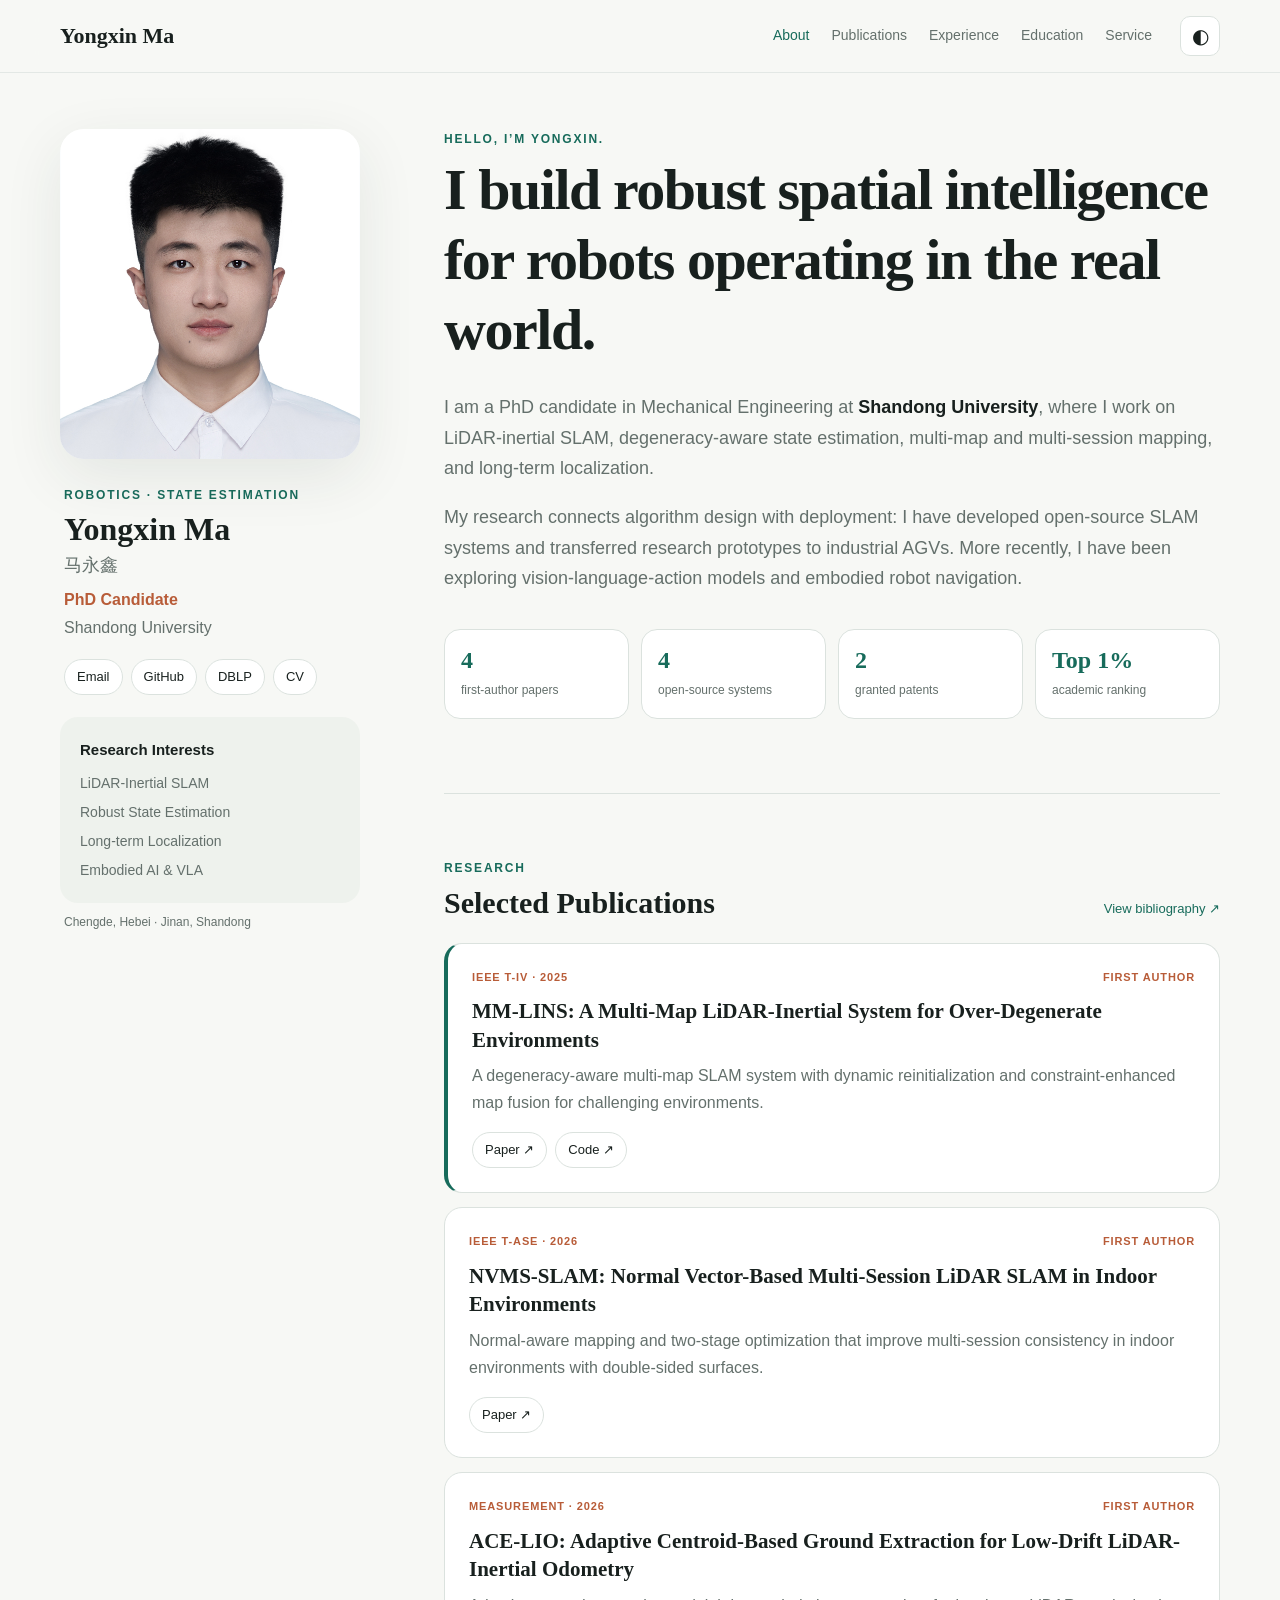
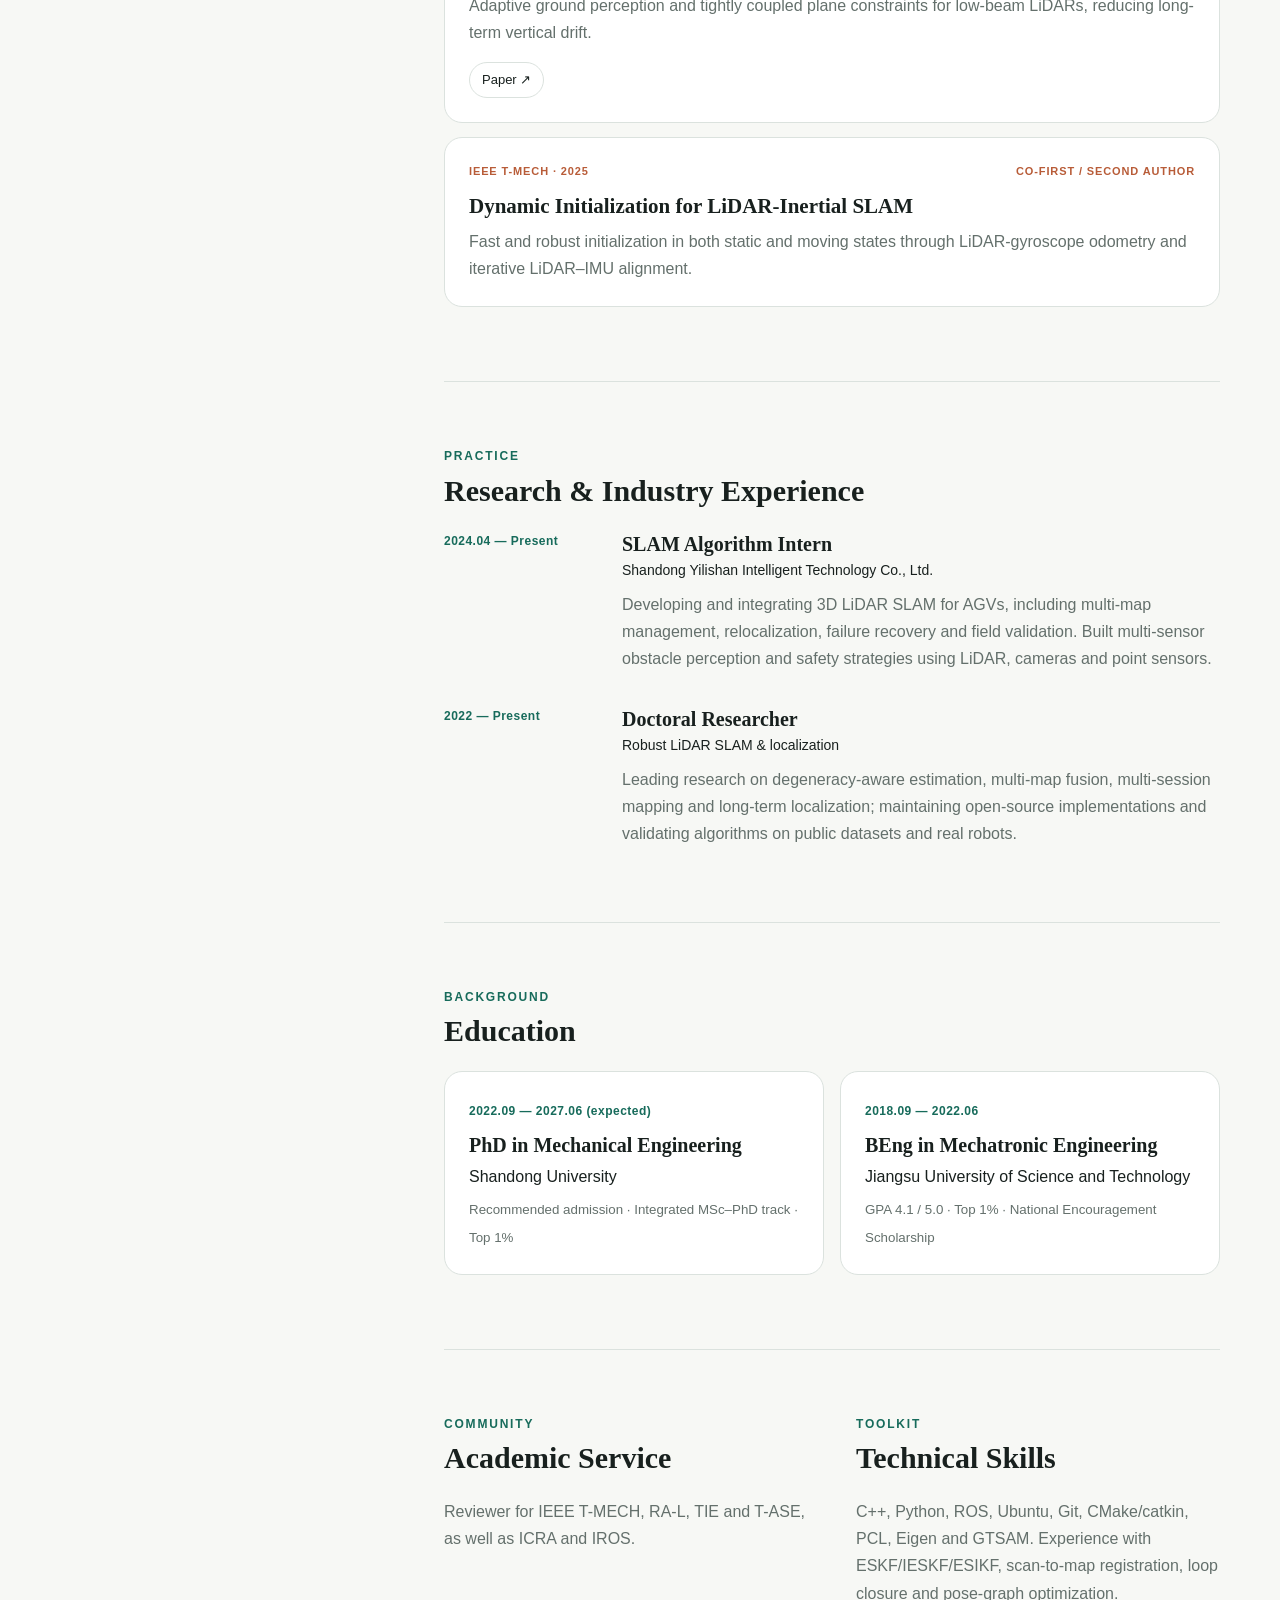
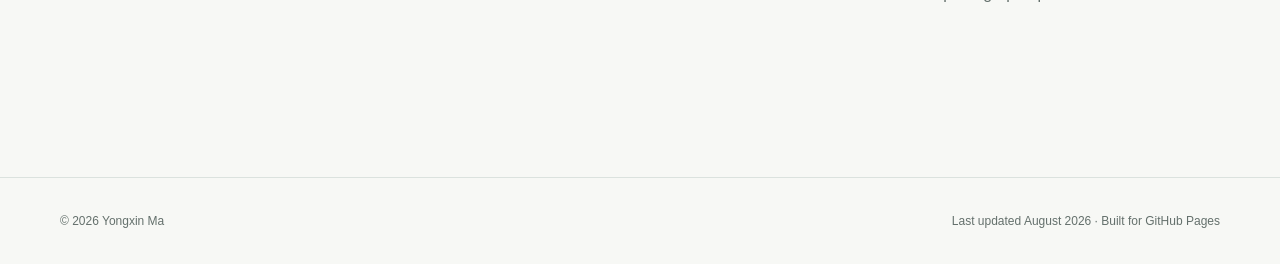
==== commit 105aeb51: "Redesign academic homepage" ====
--- a/index.html
+++ b/index.html
@@ -1,26 +1,127 @@
-<!DOCTYPE html><html lang="en" class="scroll-smooth"><head><meta charSet="utf-8"/><meta name="viewport" content="width=device-width, initial-scale=1"/><link rel="preload" as="image" href="/bio.jpg"/><link rel="stylesheet" href="/_next/static/css/19bf7477d82f620e.css" data-precedence="next"/><link rel="preload" as="script" fetchPriority="low" href="/_next/static/chunks/webpack-679b75d1c4c2027c.js"/><script src="/_next/static/chunks/4bd1b696-70b6d399998de86a.js" async=""></script><script src="/_next/static/chunks/684-5aaa8290a129f299.js" async=""></script><script src="/_next/static/chunks/main-app-4bfe0fe61143ecec.js" async=""></script><script src="/_next/static/chunks/17-9c04c9413a9f9f1f.js" async=""></script><script src="/_next/static/chunks/874-6cc630662f3664af.js" async=""></script><script src="/_next/static/chunks/862-15038af301665bb3.js" async=""></script><script src="/_next/static/chunks/app/layout-a9cf9abeb55e5ad5.js" async=""></script><script src="/_next/static/chunks/178-595a94b9af1e67b5.js" async=""></script><script src="/_next/static/chunks/748-1f3129a1e6365cf9.js" async=""></script><script src="/_next/static/chunks/app/page-8bec7ccfde04a120.js" async=""></script><link rel="icon" href="/favicon.svg" type="image/svg+xml"/><link rel="dns-prefetch" href="https://google-fonts.jialeliu.com"/><link rel="preconnect" href="https://google-fonts.jialeliu.com" crossorigin=""/><link rel="preload" as="style" href="https://google-fonts.jialeliu.com/css2?family=Inter:wght@300;400;500;600;700&amp;family=Crimson+Text:ital,wght@0,400;0,600;1,400&amp;display=swap"/><link rel="stylesheet" id="gfonts-css" href="https://google-fonts.jialeliu.com/css2?family=Inter:wght@300;400;500;600;700&amp;family=Crimson+Text:ital,wght@0,400;0,600;1,400&amp;display=swap" media="print"/><script>
-              (function(){
-                var l = document.getElementById('gfonts-css');
-                if (!l) return;
-                if (l.media !== 'all') {
-                  l.addEventListener('load', function(){ try { l.media = 'all'; } catch(e){} });
-                }
-              })();
-            </script><noscript><link rel="stylesheet" href="https://google-fonts.jialeliu.com/css2?family=Inter:wght@300;400;500;600;700&amp;family=Crimson+Text:ital,wght@0,400;0,600;1,400&amp;display=swap"/></noscript><script>
-              try {
-                const theme = localStorage.getItem('theme-storage');
-                const parsed = theme ? JSON.parse(theme) : null;
-                const setting = parsed?.state?.theme || 'system';
-                const prefersDark = typeof window !== 'undefined' && window.matchMedia && window.matchMedia('(prefers-color-scheme: dark)').matches;
-                const effective = setting === 'dark' ? 'dark' : (setting === 'light' ? 'light' : (prefersDark ? 'dark' : 'light'));
-                var root = document.documentElement;
-                root.classList.add(effective);
-                root.setAttribute('data-theme', effective);
-              } catch (e) {
-                var root = document.documentElement;
-                root.classList.add('light');
-                root.setAttribute('data-theme', 'light');
-              }
-            </script><title>Yongxin Ma</title><meta name="description" content="PhD student at the University of Example."/><meta name="author" content="Yongxin Ma"/><meta name="keywords" content="Yongxin Ma,PhD,Research,University of Example"/><meta name="creator" content="Yongxin Ma"/><meta name="publisher" content="Yongxin Ma"/><meta property="og:title" content="Yongxin Ma"/><meta property="og:description" content="PhD student at the University of Example."/><meta property="og:site_name" content="Yongxin Ma&#x27;s Academic Website"/><meta property="og:locale" content="en_US"/><meta property="og:type" content="website"/><meta name="twitter:card" content="summary"/><meta name="twitter:title" content="Yongxin Ma"/><meta name="twitter:description" content="PhD student at the University of Example."/><link rel="icon" href="/favicon.svg"/><script>document.querySelectorAll('body link[rel="icon"], body link[rel="apple-touch-icon"]').forEach(el => document.head.appendChild(el))</script><script src="/_next/static/chunks/polyfills-42372ed130431b0a.js" noModule=""></script></head><body class="font-sans antialiased"><div style="visibility:hidden"><nav class="fixed top-0 left-0 right-0 z-50" data-headlessui-state=""><div class="transition-all duration-300 ease-out bg-transparent" style="transform:translateY(-100px)"><div class="max-w-7xl mx-auto px-4 sm:px-6 lg:px-8"><div class="flex justify-between items-center h-16 lg:h-20"><div class="flex-shrink-0" tabindex="0"><a class="text-xl lg:text-2xl font-serif font-semibold text-primary hover:text-accent transition-colors duration-200" href="/">Yongxin Ma</a></div><div class="hidden lg:block"><div class="ml-10 flex items-center space-x-8"><div class="flex items-baseline space-x-8"><a class="relative px-3 py-2 text-sm font-medium transition-all duration-200 rounded hover:bg-accent/10 hover:shadow-sm text-primary" href="/"><span class="relative z-10">About</span><div class="absolute inset-0 bg-accent/10 rounded-lg"></div></a><a class="relative px-3 py-2 text-sm font-medium transition-all duration-200 rounded hover:bg-accent/10 hover:shadow-sm text-neutral-600 hover:text-primary" href="/publications/"><span class="relative z-10">Publications</span></a><a class="relative px-3 py-2 text-sm font-medium transition-all duration-200 rounded hover:bg-accent/10 hover:shadow-sm text-neutral-600 hover:text-primary" href="/teaching/"><span class="relative z-10">Teaching</span></a><a class="relative px-3 py-2 text-sm font-medium transition-all duration-200 rounded hover:bg-accent/10 hover:shadow-sm text-neutral-600 hover:text-primary" href="/awards/"><span class="relative z-10">Awards</span></a><a class="relative px-3 py-2 text-sm font-medium transition-all duration-200 rounded hover:bg-accent/10 hover:shadow-sm text-neutral-600 hover:text-primary" href="/services/"><span class="relative z-10">Services</span></a><a class="relative px-3 py-2 text-sm font-medium transition-all duration-200 rounded hover:bg-accent/10 hover:shadow-sm text-neutral-600 hover:text-primary" href="/cv/"><span class="relative z-10">CV</span></a></div><div class="flex items-center justify-center w-10 h-10 rounded-lg border border-neutral-200 dark:border-[rgba(148,163,184,0.24)] bg-background dark:bg-neutral-800"><div class="w-4 h-4 rounded-full bg-neutral-300 animate-pulse"></div></div></div></div><div class="lg:hidden flex items-center space-x-2"><div class="flex items-center justify-center w-10 h-10 rounded-lg border border-neutral-200 dark:border-[rgba(148,163,184,0.24)] bg-background dark:bg-neutral-800"><div class="w-4 h-4 rounded-full bg-neutral-300 animate-pulse"></div></div><button class="inline-flex items-center justify-center p-2 rounded-md text-neutral-600 hover:text-primary hover:bg-neutral-100 dark:hover:bg-neutral-800 focus:outline-none focus:ring-2 focus:ring-inset focus:ring-accent transition-colors duration-200" id="headlessui-disclosure-button-«R5pdb»" type="button" aria-expanded="false" data-headlessui-state=""><span class="sr-only">Open main menu</span><div><svg xmlns="http://www.w3.org/2000/svg" fill="none" viewBox="0 0 24 24" stroke-width="1.5" stroke="currentColor" aria-hidden="true" data-slot="icon" class="block h-6 w-6"><path stroke-linecap="round" stroke-linejoin="round" d="M3.75 6.75h16.5M3.75 12h16.5m-16.5 5.25h16.5"></path></svg></div></button></div></div></div></div></nav><main class="min-h-screen pt-16 lg:pt-20"><div class="max-w-6xl mx-auto px-4 sm:px-6 lg:px-8 py-8 bg-background min-h-screen"><div class="grid grid-cols-1 lg:grid-cols-3 gap-12"><div class="lg:col-span-1"><div class="sticky top-8" style="opacity:0;transform:translateY(20px)"><div class="w-64 h-64 mx-auto mb-6 rounded-2xl overflow-hidden shadow-lg hover:shadow-xl transition-all duration-200 hover:scale-105"><img alt="Yongxin Ma" width="256" height="256" decoding="async" data-nimg="1" class="w-full h-full object-cover object-[32%_center]" style="color:transparent" src="/bio.jpg"/></div><div class="text-center mb-6"><h1 class="text-3xl font-serif font-bold text-primary mb-2">Yongxin Ma</h1><p class="text-lg text-accent font-medium mb-1">PhD Student</p><p class="text-neutral-600 mb-2">University of Example</p></div><div class="flex flex-wrap justify-center gap-3 sm:gap-4 mb-6 relative px-2"><div class="relative"><button class="p-2 sm:p-2 transition-colors duration-200 text-neutral-600 dark:text-neutral-400 hover:text-accent" aria-label="Email"><svg xmlns="http://www.w3.org/2000/svg" fill="none" viewBox="0 0 24 24" stroke-width="1.5" stroke="currentColor" aria-hidden="true" data-slot="icon" class="h-5 w-5"><path stroke-linecap="round" stroke-linejoin="round" d="M21.75 6.75v10.5a2.25 2.25 0 0 1-2.25 2.25h-15a2.25 2.25 0 0 1-2.25-2.25V6.75m19.5 0A2.25 2.25 0 0 0 19.5 4.5h-15a2.25 2.25 0 0 0-2.25 2.25m19.5 0v.243a2.25 2.25 0 0 1-1.07 1.916l-7.5 4.615a2.25 2.25 0 0 1-2.36 0L3.32 8.91a2.25 2.25 0 0 1-1.07-1.916V6.75"></path></svg></button></div><div class="relative"><button class="p-2 sm:p-2 transition-colors duration-200 text-neutral-600 dark:text-neutral-400 hover:text-accent" aria-label="Location"><svg xmlns="http://www.w3.org/2000/svg" fill="none" viewBox="0 0 24 24" stroke-width="1.5" stroke="currentColor" aria-hidden="true" data-slot="icon" class="h-5 w-5"><path stroke-linecap="round" stroke-linejoin="round" d="M15 10.5a3 3 0 1 1-6 0 3 3 0 0 1 6 0Z"></path><path stroke-linecap="round" stroke-linejoin="round" d="M19.5 10.5c0 7.142-7.5 11.25-7.5 11.25S4.5 17.642 4.5 10.5a7.5 7.5 0 1 1 15 0Z"></path></svg></button></div><a href="https://scholar.google.com" target="_blank" rel="noopener noreferrer" class="p-2 sm:p-2 text-neutral-600 dark:text-neutral-400 hover:text-accent transition-colors duration-200" aria-label="Google Scholar"><svg xmlns="http://www.w3.org/2000/svg" fill="none" viewBox="0 0 24 24" stroke-width="1.5" stroke="currentColor" aria-hidden="true" data-slot="icon" class="h-5 w-5"><path stroke-linecap="round" stroke-linejoin="round" d="M4.26 10.147a60.438 60.438 0 0 0-.491 6.347A48.62 48.62 0 0 1 12 20.904a48.62 48.62 0 0 1 8.232-4.41 60.46 60.46 0 0 0-.491-6.347m-15.482 0a50.636 50.636 0 0 0-2.658-.813A59.906 59.906 0 0 1 12 3.493a59.903 59.903 0 0 1 10.399 5.84c-.896.248-1.783.52-2.658.814m-15.482 0A50.717 50.717 0 0 1 12 13.489a50.702 50.702 0 0 1 7.74-3.342M6.75 15a.75.75 0 1 0 0-1.5.75.75 0 0 0 0 1.5Zm0 0v-3.675A55.378 55.378 0 0 1 12 8.443m-7.007 11.55A5.981 5.981 0 0 0 6.75 15.75v-1.5"></path></svg></a><a href="https://orcid.org" target="_blank" rel="noopener noreferrer" class="p-2 sm:p-2 text-neutral-600 dark:text-neutral-400 hover:text-accent transition-colors duration-200" aria-label="ORCID"><svg viewBox="0 0 24 24" fill="currentColor" class="h-5 w-5" xmlns="http://www.w3.org/2000/svg"><path d="M12 0C5.372 0 0 5.372 0 12s5.372 12 12 12 12-5.372 12-12S18.628 0 12 0zM7.369 4.378c.525 0 .947.431.947.947s-.422.947-.947.947a.95.95 0 0 1-.947-.947c0-.525.422-.947.947-.947zm-.722 3.038h1.444v10.041H6.647V7.416zm3.562 0h3.9c3.712 0 5.344 2.653 5.344 5.025 0 2.578-2.016 5.025-5.325 5.025h-3.919V7.416zm1.444 1.303v7.444h2.297c3.272 0 4.022-2.484 4.022-3.722 0-2.016-1.284-3.722-4.097-3.722h-2.222z"></path></svg></a><a href="https://github.com" target="_blank" rel="noopener noreferrer" class="p-2 sm:p-2 text-neutral-600 dark:text-neutral-400 hover:text-accent transition-colors duration-200" aria-label="GitHub"><svg xmlns="http://www.w3.org/2000/svg" width="24" height="24" viewBox="0 0 24 24" fill="none" stroke="currentColor" stroke-width="2" stroke-linecap="round" stroke-linejoin="round" class="lucide lucide-github h-5 w-5" aria-hidden="true"><path d="M15 22v-4a4.8 4.8 0 0 0-1-3.5c3 0 6-2 6-5.5.08-1.25-.27-2.48-1-3.5.28-1.15.28-2.35 0-3.5 0 0-1 0-3 1.5-2.64-.5-5.36-.5-8 0C6 2 5 2 5 2c-.3 1.15-.3 2.35 0 3.5A5.403 5.403 0 0 0 4 9c0 3.5 3 5.5 6 5.5-.39.49-.68 1.05-.85 1.65-.17.6-.22 1.23-.15 1.85v4"></path><path d="M9 18c-4.51 2-5-2-7-2"></path></svg></a><a href="https://linkedin.com" target="_blank" rel="noopener noreferrer" class="p-2 sm:p-2 text-neutral-600 dark:text-neutral-400 hover:text-accent transition-colors duration-200" aria-label="LinkedIn"><svg xmlns="http://www.w3.org/2000/svg" width="24" height="24" viewBox="0 0 24 24" fill="none" stroke="currentColor" stroke-width="2" stroke-linecap="round" stroke-linejoin="round" class="lucide lucide-linkedin h-5 w-5" aria-hidden="true"><path d="M16 8a6 6 0 0 1 6 6v7h-4v-7a2 2 0 0 0-2-2 2 2 0 0 0-2 2v7h-4v-7a6 6 0 0 1 6-6z"></path><rect width="4" height="12" x="2" y="9"></rect><circle cx="4" cy="4" r="2"></circle></svg></a></div><div class="bg-neutral-100 dark:bg-neutral-800 rounded-lg p-4 mb-6 hover:shadow-lg transition-all duration-200 hover:scale-[1.02]"><h3 class="font-semibold text-primary mb-3">Research Interests</h3><div class="space-y-2 text-sm text-neutral-700 dark:text-neutral-500"><div>Computational Physics</div><div>Mathematical Principles</div><div>Proof of Theorems</div></div></div><div class="flex justify-center"><div class="relative"><button class="flex items-center space-x-2 px-4 py-2 rounded-lg font-medium text-sm transition-all duration-200 bg-neutral-100 dark:bg-neutral-800 text-neutral-700 dark:text-neutral-500 hover:bg-red-50 dark:hover:bg-red-900/20 hover:text-red-600 dark:hover:text-red-400 cursor-pointer" tabindex="0"><svg xmlns="http://www.w3.org/2000/svg" fill="none" viewBox="0 0 24 24" stroke-width="1.5" stroke="currentColor" aria-hidden="true" data-slot="icon" class="h-4 w-4"><path stroke-linecap="round" stroke-linejoin="round" d="M21 8.25c0-2.485-2.099-4.5-4.688-4.5-1.935 0-3.597 1.126-4.312 2.733-.715-1.607-2.377-2.733-4.313-2.733C5.1 3.75 3 5.765 3 8.25c0 7.22 9 12 9 12s9-4.78 9-12Z"></path></svg><span>Like</span></button></div></div></div></div><div class="lg:col-span-2 space-y-8"><section id="about" class="scroll-mt-24 space-y-8"><section style="opacity:0;transform:translateY(20px)"><h2 class="text-2xl font-serif font-bold text-primary mb-4">About</h2><div class="text-neutral-700 dark:text-neutral-600 leading-relaxed"><p class="mb-4 last:mb-0">I am a PhD student at the School of Science, University of Example, advised by <a href="https://example.com" node="[object Object]" target="_blank" rel="noopener noreferrer" class="text-accent font-medium transition-all duration-200 rounded hover:bg-accent/10 hover:shadow-sm">Prof. Advisor One</a> and <a href="https://example.com" node="[object Object]" target="_blank" rel="noopener noreferrer" class="text-accent font-medium transition-all duration-200 rounded hover:bg-accent/10 hover:shadow-sm">Dr. Advisor Two</a>.</p>
-<p class="mb-4 last:mb-0">Prior to this, I obtained a BSc degree with First Class Honours in Natural Science from the University of Example.</p>
-<p class="mb-4 last:mb-0">My current research focuses on investigating the mathematical principles of natural philosophy.</p></div></section><section style="opacity:0;transform:translateY(20px)"><div class="flex items-center justify-between mb-4"><h2 class="text-2xl font-serif font-bold text-primary">Selected Publications</h2><a class="text-accent hover:text-accent-dark text-sm font-medium transition-all duration-200 rounded hover:bg-accent/10 hover:shadow-sm" href="/#publications">View All →</a></div><div class="space-y-4"><div class="bg-neutral-50 dark:bg-neutral-800 p-4 rounded-lg shadow-sm border border-neutral-200 dark:border-[rgba(148,163,184,0.24)] hover:shadow-lg transition-all duration-200 hover:scale-[1.02]" style="opacity:0;transform:translateY(20px)"><h3 class="font-semibold text-primary mb-2 leading-tight">Algorithmic Complexity of Tensor Network Contractions in Many-Body Localization</h3><p class="text-sm text-neutral-600 dark:text-neutral-500 mb-1"><span><span class="font-semibold text-accent">Jiale Liu</span>, </span><span><span class="">Ada Lovelace</span><sup class="ml-0 text-neutral-600 dark:text-neutral-500">†</sup></span></p><p class="text-sm text-neutral-600 dark:text-neutral-500 mb-2">Physical Review E</p><p class="text-sm text-neutral-500 dark:text-neutral-500 line-clamp-2">Complexity analysis of tensor network contractions in MBL systems, identifying a complexity phase transition and proposing an adaptive algorithm.</p></div><div class="bg-neutral-50 dark:bg-neutral-800 p-4 rounded-lg shadow-sm border border-neutral-200 dark:border-[rgba(148,163,184,0.24)] hover:shadow-lg transition-all duration-200 hover:scale-[1.02]" style="opacity:0;transform:translateY(20px)"><h3 class="font-semibold text-primary mb-2 leading-tight">Numerical Stability Analysis of High-Order Runge-Kutta Methods in Quantum Dynamics</h3><p class="text-sm text-neutral-600 dark:text-neutral-500 mb-1"><span><span class="font-semibold text-accent">Jiale Liu</span>, </span><span><span class="">Sarah O&#x27;Connor</span><sup class="ml-0 text-neutral-600 dark:text-neutral-500">†</sup></span></p><p class="text-sm text-neutral-600 dark:text-neutral-500 mb-2">Journal of Computational Physics</p><p class="text-sm text-neutral-500 dark:text-neutral-500 line-clamp-2">A rigorous analysis of numerical stability boundaries for high-order Runge-Kutta integrators in the context of time-dependent quantum mechanics.</p></div><div class="bg-neutral-50 dark:bg-neutral-800 p-4 rounded-lg shadow-sm border border-neutral-200 dark:border-[rgba(148,163,184,0.24)] hover:shadow-lg transition-all duration-200 hover:scale-[1.02]" style="opacity:0;transform:translateY(20px)"><h3 class="font-semibold text-primary mb-2 leading-tight">Monte Carlo Simulations of Phase Transitions in 2D Ising Models on Non-Euclidean Lattices</h3><p class="text-sm text-neutral-600 dark:text-neutral-500 mb-1"><span><span class="">Charlie Brown</span>, </span><span><span class="font-semibold text-accent">Jiale Liu</span><sup class="ml-0 text-accent">†</sup></span></p><p class="text-sm text-neutral-600 dark:text-neutral-500 mb-2">2023 International Conference on Computational Physics (ICCP)</p><p class="text-sm text-neutral-500 dark:text-neutral-500 line-clamp-2">Monte Carlo study revealing mean-field-like phase transitions and critical exponent deviations for Ising models on hyperbolic non-Euclidean lattices.</p></div></div></section><section style="opacity:0;transform:translateY(20px)"><h2 class="text-2xl font-serif font-bold text-primary mb-4">News</h2><div class="space-y-3"><div class="flex items-start space-x-3"><span class="text-xs text-neutral-500 mt-1 w-16 flex-shrink-0">2025-11</span><p class="text-sm text-neutral-700">Our work has been accepted by a prestigious journal 🎉</p></div><div class="flex items-start space-x-3"><span class="text-xs text-neutral-500 mt-1 w-16 flex-shrink-0">2025-09</span><p class="text-sm text-neutral-700">Starting my PhD at the University of Example</p></div></div></section></section></div></div></div><!--$--><!--/$--><!--$--><!--/$--></main><footer class="border-t border-neutral-200/50 bg-neutral-50/50 dark:bg-neutral-900/50 dark:border-neutral-700/50"><div class="max-w-6xl mx-auto px-4 sm:px-6 lg:px-8 py-6"><div class="flex flex-col sm:flex-row justify-between items-center gap-2"><p class="text-xs text-neutral-500">Last updated: <!-- -->November 18, 2025</p><p class="text-xs text-neutral-500 flex items-center"><a href="https://github.com/xyjoey/PRISM" target="_blank" rel="noopener noreferrer">Built with PRISM</a><span class="ml-2">🚀</span></p></div></div></footer></div><script src="/_next/static/chunks/webpack-679b75d1c4c2027c.js" async=""></script><script>(self.__next_f=self.__next_f||[]).push([0])</script><script>self.__next_f.push([1,"1:\"$Sreact.fragment\"\n2:I[3719,[\"17\",\"static/chunks/17-9c04c9413a9f9f1f.js\",\"874\",\"static/chunks/874-6cc630662f3664af.js\",\"862\",\"static/chunks/862-15038af301665bb3.js\",\"177\",\"static/chunks/app/layout-a9cf9abeb55e5ad5.js\"],\"ThemeProvider\"]\n3:I[768,[\"17\",\"static/chunks/17-9c04c9413a9f9f1f.js\",\"874\",\"static/chunks/874-6cc630662f3664af.js\",\"862\",\"static/chunks/862-15038af301665bb3.js\",\"177\",\"static/chunks/app/layout-a9cf9abeb55e5ad5.js\"],\"default\"]\n4:I[7555,[],\"\"]\n5:I[1295,[],\"\"]\n6:I[2548,[\"17\",\"static/chunks/17-9c04c9413a9f9f1f.js\",\"874\",\"static/chunks/874-6cc630662f3664af.js\",\"862\",\"static/chunks/862-15038af301665bb3.js\",\"177\",\"static/chunks/app/layout-a9cf9abeb55e5ad5.js\"],\"default\"]\n7:I[7437,[\"17\",\"static/chunks/17-9c04c9413a9f9f1f.js\",\"178\",\"static/chunks/178-595a94b9af1e67b5.js\",\"874\",\"static/chunks/874-6cc630662f3664af.js\",\"748\",\"static/chunks/748-1f3129a1e6365cf9.js\",\"974\",\"static/chunks/app/page-8bec7ccfde04a120.js\"],\"default\"]\n8:I[9507,[\"17\",\"static/chunks/17-9c04c9413a9f9f1f.js\",\"178\",\"static/chunks/178-595a94b9af1e67b5.js\",\"874\",\"static/chunks/874-6cc630662f3664af.js\",\"748\",\"static/chunks/748-1f3129a1e6365cf9.js\",\"974\",\"static/chunks/app/page-8bec7ccfde04a120.js\"],\"default\"]\n9:I[5218,[\"17\",\"static/chunks/17-9c04c9413a9f9f1f.js\",\"178\",\"static/chunks/178-595a94b9af1e67b5.js\",\"874\",\"static/chunks/874-6cc630662f3664af.js\",\"748\",\"static/chunks/748-1f3129a1e6365cf9.js\",\"974\",\"static/chunks/app/page-8bec7ccfde04a120.js\"],\"default\"]\nd:I[1990,[\"17\",\"static/chunks/17-9c04c9413a9f9f1f.js\",\"178\",\"static/chunks/178-595a94b9af1e67b5.js\",\"874\",\"static/chunks/874-6cc630662f3664af.js\",\"748\",\"static/chunks/748-1f3129a1e6365cf9.js\",\"974\",\"static/chunks/app/page-8bec7ccfde04a120.js\"],\"default\"]\ne:I[9665,[],\"MetadataBoundary\"]\n10:I[9665,[],\"OutletBoundary\"]\n13:I[4911,[],\"AsyncMetadataOutlet\"]\n15:I[9665,[],\"ViewportBoundary\"]\n17:I[6614,[],\"\"]\n:HL[\"/_next/static/css/19bf7477d82f620e.css\",\"style\"]\na:T507,@article{liu2025algorithmic,\n  title = {Algorithmic Complexity of Tensor Network Contractions in Many-Body Localization},\n  aut"])</script><script>self.__next_f.push([1,"hor = {Jiale Liu and Ada Lovelace},\n  year = {2025},\n  month = {sep},\n  journal = {Physical Review E},\n  issn = {2470-0045},\n  publisher = {APS},\n  abstract = {Simulating the dynamics of many-body localized (MBL) systems poses a significant challenge due to the logarithmic growth of entanglement entropy. This paper analyzes the algorithmic complexity of contracting Tensor Networks, specifically Matrix Product States (MPS) and Projected Entangled Pair States (PEPS), when applied to MBL Hamiltonians. We prove that while the exact contraction is #P-complete, approximate contraction schemes based on singular value decomposition (SVD) truncation exhibit polynomial time complexity with bounded error for short-time evolution. However, we identify a \"complexity phase transition\" at the ergodic-MBL transition point, where the bond dimension required for a fixed accuracy diverges exponentially. We propose a novel adaptive bond-dimension algorithm that optimizes computational resources by exploiting the area law of entanglement in the localized phase, demonstrating superior performance on Heisenberg spin chains.},\n  doi = {10.1103/PhysRevE.112.092101}\n}b:T504,@article{liu2024stability,\n  title = {Numerical Stability Analysis of High-Order Runge-Kutta Methods in Quantum Dynamics},\n  author = {Jiale Liu and Sarah O'Connor},\n  year = {2024},\n  month = {mar},\n  journal = {Journal of Computational Physics},\n  volume = {450},\n  pages = {110832},\n  issn = {0021-9991},\n  doi = {10.1016/j.jcp.2023.110832},\n  urldate = {2024-12-02},\n  langid = {english},\n  abstract = {The precise time-evolution of quantum systems is a cornerstone of computational physics. This paper investigates the numerical stability of high-order Runge-Kutta (RK) methods when applied to the time-dependent Schrödinger equation. We derive rigorous stability boundaries for symplectic and non-symplectic RK integrators and demonstrate that specific implicit schemes preserve unitarity over extended simulation times. By analyzing the spectral properties of the Hamiltoni"])</script><script>self.__next_f.push([1,"an operator, we establish a relationship between the Courant-Friedrichs-Lewy (CFL) condition and the imaginary eigenvalues characteristic of quantum propagators. Our findings are validated through simulations of wave packet scattering and harmonic oscillator dynamics, showing that our proposed optimized RK coefficients significantly reduce phase error accumulation compared to standard integrators.}\n}c:T54a,@inproceedings{brown2023monte,\n  title = {Monte Carlo Simulations of Phase Transitions in 2D Ising Models on Non-Euclidean Lattices},\n  shorttitle = {Ising on Hyperbolic Planes},\n  booktitle = {2023 International Conference on Computational Physics (ICCP)},\n  author = {Charlie Brown and Jiale Liu},\n  year = {2023},\n  month = {dec},\n  pages = {45--52},\n  publisher = {APS},\n  address = {Tokyo, Japan},\n  doi = {10.1103/ICCP.2023.0045},\n  urldate = {2024-12-02},\n  isbn = {978-0-7354-2000-1},\n  abstract = {The behavior of spin systems on curved geometries offers a unique window into the interplay between topology and statistical mechanics. This study employs extensive Monte Carlo simulations to explore the phase transitions of the 2D Ising model mapped onto hyperbolic lattices (Poincaré disk). We utilize the Wolff cluster algorithm to overcome critical slowing down near the phase transition temperature. Our results indicate that the critical exponents on negatively curved surfaces deviate significantly from the standard Onsager solution for flat Euclidean lattices. Specifically, we observe a suppression of the correlation length divergence, suggesting a mean-field-like behavior induced by the exponential expansion of the lattice volume. These findings have implications for understanding quantum gravity models and holographic duality.}\n}"])</script><script>self.__next_f.push([1,"0:{\"P\":null,\"b\":\"sGTbrS8hk5V1yIeIBITJV\",\"p\":\"\",\"c\":[\"\",\"\"],\"i\":false,\"f\":[[[\"\",{\"children\":[\"__PAGE__\",{}]},\"$undefined\",\"$undefined\",true],[\"\",[\"$\",\"$1\",\"c\",{\"children\":[[[\"$\",\"link\",\"0\",{\"rel\":\"stylesheet\",\"href\":\"/_next/static/css/19bf7477d82f620e.css\",\"precedence\":\"next\",\"crossOrigin\":\"$undefined\",\"nonce\":\"$undefined\"}]],[\"$\",\"html\",null,{\"lang\":\"en\",\"className\":\"scroll-smooth\",\"suppressHydrationWarning\":true,\"children\":[[\"$\",\"head\",null,{\"children\":[[\"$\",\"link\",null,{\"rel\":\"icon\",\"href\":\"/favicon.svg\",\"type\":\"image/svg+xml\"}],[\"$\",\"link\",null,{\"rel\":\"dns-prefetch\",\"href\":\"https://google-fonts.jialeliu.com\"}],[\"$\",\"link\",null,{\"rel\":\"preconnect\",\"href\":\"https://google-fonts.jialeliu.com\",\"crossOrigin\":\"\"}],[\"$\",\"link\",null,{\"rel\":\"preload\",\"as\":\"style\",\"href\":\"https://google-fonts.jialeliu.com/css2?family=Inter:wght@300;400;500;600;700\u0026family=Crimson+Text:ital,wght@0,400;0,600;1,400\u0026display=swap\"}],[\"$\",\"link\",null,{\"rel\":\"stylesheet\",\"id\":\"gfonts-css\",\"href\":\"https://google-fonts.jialeliu.com/css2?family=Inter:wght@300;400;500;600;700\u0026family=Crimson+Text:ital,wght@0,400;0,600;1,400\u0026display=swap\",\"media\":\"print\"}],[\"$\",\"script\",null,{\"dangerouslySetInnerHTML\":{\"__html\":\"\\n              (function(){\\n                var l = document.getElementById('gfonts-css');\\n                if (!l) return;\\n                if (l.media !== 'all') {\\n                  l.addEventListener('load', function(){ try { l.media = 'all'; } catch(e){} });\\n                }\\n              })();\\n            \"}}],[\"$\",\"noscript\",null,{\"children\":[\"$\",\"link\",null,{\"rel\":\"stylesheet\",\"href\":\"https://google-fonts.jialeliu.com/css2?family=Inter:wght@300;400;500;600;700\u0026family=Crimson+Text:ital,wght@0,400;0,600;1,400\u0026display=swap\"}]}],[\"$\",\"script\",null,{\"dangerouslySetInnerHTML\":{\"__html\":\"\\n              try {\\n                const theme = localStorage.getItem('theme-storage');\\n                const parsed = theme ? JSON.parse(theme) : null;\\n                const setting = parsed?.state?.theme || 'system';\\n                const prefersDark = typeof window !== 'undefined' \u0026\u0026 window.matchMedia \u0026\u0026 window.matchMedia('(prefers-color-scheme: dark)').matches;\\n                const effective = setting === 'dark' ? 'dark' : (setting === 'light' ? 'light' : (prefersDark ? 'dark' : 'light'));\\n                var root = document.documentElement;\\n                root.classList.add(effective);\\n                root.setAttribute('data-theme', effective);\\n              } catch (e) {\\n                var root = document.documentElement;\\n                root.classList.add('light');\\n                root.setAttribute('data-theme', 'light');\\n              }\\n            \"}}]]}],[\"$\",\"body\",null,{\"className\":\"font-sans antialiased\",\"children\":[\"$\",\"$L2\",null,{\"children\":[[\"$\",\"$L3\",null,{\"items\":[{\"title\":\"About\",\"type\":\"page\",\"target\":\"about\",\"href\":\"/\"},{\"title\":\"Publications\",\"type\":\"page\",\"target\":\"publications\",\"href\":\"/publications\"},{\"title\":\"Teaching\",\"type\":\"page\",\"target\":\"teaching\",\"href\":\"/teaching\"},{\"title\":\"Awards\",\"type\":\"page\",\"target\":\"awards\",\"href\":\"/awards\"},{\"title\":\"Services\",\"type\":\"page\",\"target\":\"services\",\"href\":\"/services\"},{\"title\":\"CV\",\"type\":\"page\",\"target\":\"cv\",\"href\":\"/cv\"}],\"siteTitle\":\"Yongxin Ma\",\"enableOnePageMode\":false}],[\"$\",\"main\",null,{\"className\":\"min-h-screen pt-16 lg:pt-20\",\"children\":[\"$\",\"$L4\",null,{\"parallelRouterKey\":\"children\",\"error\":\"$undefined\",\"errorStyles\":\"$undefined\",\"errorScripts\":\"$undefined\",\"template\":[\"$\",\"$L5\",null,{}],\"templateStyles\":\"$undefined\",\"templateScripts\":\"$undefined\",\"notFound\":[[[\"$\",\"title\",null,{\"children\":\"404: This page could not be found.\"}],[\"$\",\"div\",null,{\"style\":{\"fontFamily\":\"system-ui,\\\"Segoe UI\\\",Roboto,Helvetica,Arial,sans-serif,\\\"Apple Color Emoji\\\",\\\"Segoe UI Emoji\\\"\",\"height\":\"100vh\",\"textAlign\":\"center\",\"display\":\"flex\",\"flexDirection\":\"column\",\"alignItems\":\"center\",\"justifyContent\":\"center\"},\"children\":[\"$\",\"div\",null,{\"children\":[[\"$\",\"style\",null,{\"dangerouslySetInnerHTML\":{\"__html\":\"body{color:#000;background:#fff;margin:0}.next-error-h1{border-right:1px solid rgba(0,0,0,.3)}@media (prefers-color-scheme:dark){body{color:#fff;background:#000}.next-error-h1{border-right:1px solid rgba(255,255,255,.3)}}\"}}],[\"$\",\"h1\",null,{\"className\":\"next-error-h1\",\"style\":{\"display\":\"inline-block\",\"margin\":\"0 20px 0 0\",\"padding\":\"0 23px 0 0\",\"fontSize\":24,\"fontWeight\":500,\"verticalAlign\":\"top\",\"lineHeight\":\"49px\"},\"children\":404}],[\"$\",\"div\",null,{\"style\":{\"display\":\"inline-block\"},\"children\":[\"$\",\"h2\",null,{\"style\":{\"fontSize\":14,\"fontWeight\":400,\"lineHeight\":\"49px\",\"margin\":0},\"children\":\"This page could not be found.\"}]}]]}]}]],[]],\"forbidden\":\"$undefined\",\"unauthorized\":\"$undefined\"}]}],[\"$\",\"$L6\",null,{\"lastUpdated\":\"November 18, 2025\"}]]}]}]]}]]}],{\"children\":[\"__PAGE__\",[\"$\",\"$1\",\"c\",{\"children\":[[\"$\",\"div\",null,{\"className\":\"max-w-6xl mx-auto px-4 sm:px-6 lg:px-8 py-8 bg-background min-h-screen\",\"children\":[\"$\",\"div\",null,{\"className\":\"grid grid-cols-1 lg:grid-cols-3 gap-12\",\"children\":[[\"$\",\"div\",null,{\"className\":\"lg:col-span-1\",\"children\":[\"$\",\"$L7\",null,{\"author\":{\"name\":\"Yongxin Ma\",\"title\":\"PhD Student\",\"institution\":\"University of Example\",\"avatar\":\"/bio.jpg\"},\"social\":{\"email\":\"john.doe@example.com\",\"location\":\"City, Country\",\"location_url\":\"https://maps.google.com\",\"location_details\":[\"Room 123, Science Building,\",\"University Avenue, City, Country\"],\"google_scholar\":\"https://scholar.google.com\",\"orcid\":\"https://orcid.org\",\"github\":\"https://github.com\",\"linkedin\":\"https://linkedin.com\"},\"features\":{\"enable_likes\":true,\"enable_one_page_mode\":false},\"researchInterests\":[\"Computational Physics\",\"Mathematical Principles\",\"Proof of Theorems\"]}]}],[\"$\",\"div\",null,{\"className\":\"lg:col-span-2 space-y-8\",\"children\":[[\"$\",\"section\",\"about\",{\"id\":\"about\",\"className\":\"scroll-mt-24 space-y-8\",\"children\":[[[\"$\",\"$L8\",\"about\",{\"content\":\"I am a PhD student at the School of Science, University of Example, advised by [Prof. Advisor One](https://example.com) and [Dr. Advisor Two](https://example.com).\\n\\nPrior to this, I obtained a BSc degree with First Class Honours in Natural Science from the University of Example.\\n\\nMy current research focuses on investigating the mathematical principles of natural philosophy.\",\"title\":\"About\"}],[\"$\",\"$L9\",\"featured_publications\",{\"publications\":[{\"id\":\"liu2025algorithmic\",\"title\":\"Algorithmic Complexity of Tensor Network Contractions in Many-Body Localization\",\"authors\":[{\"name\":\"Jiale Liu\",\"isHighlighted\":true,\"isCorresponding\":false,\"isCoAuthor\":false},{\"name\":\"Ada Lovelace\",\"isHighlighted\":false,\"isCorresponding\":true,\"isCoAuthor\":false}],\"year\":2025,\"month\":\"9\",\"type\":\"journal\",\"status\":\"published\",\"tags\":[\"Tensor Networks\",\"Many-Body Localization\",\"Complexity Theory\",\"Quantum Information\"],\"keywords\":\"$0:f:0:1:2:children:1:props:children:0:props:children:props:children:1:props:children:0:props:children:0:1:props:publications:0:tags\",\"researchArea\":\"quantum-computing\",\"journal\":\"Physical Review E\",\"conference\":\"\",\"doi\":\"10.1103/PhysRevE.112.092101\",\"code\":\"https://github.com/xyjoey/Tensor_Network_Complexity_MBL\",\"abstract\":\"Simulating the dynamics of many-body localized (MBL) systems poses a significant challenge due to the logarithmic growth of entanglement entropy. This paper analyzes the algorithmic complexity of contracting Tensor Networks, specifically Matrix Product States (MPS) and Projected Entangled Pair States (PEPS), when applied to MBL Hamiltonians. We prove that while the exact contraction is #P-complete, approximate contraction schemes based on singular value decomposition (SVD) truncation exhibit polynomial time complexity with bounded error for short-time evolution. However, we identify a \\\"complexity phase transition\\\" at the ergodic-MBL transition point, where the bond dimension required for a fixed accuracy diverges exponentially. We propose a novel adaptive bond-dimension algorithm that optimizes computational resources by exploiting the area law of entanglement in the localized phase, demonstrating superior performance on Heisenberg spin chains.\",\"description\":\"Complexity analysis of tensor network contractions in MBL systems, identifying a complexity phase transition and proposing an adaptive algorithm.\",\"selected\":true,\"bibtex\":\"$a\"},{\"id\":\"liu2024stability\",\"title\":\"Numerical Stability Analysis of High-Order Runge-Kutta Methods in Quantum Dynamics\",\"authors\":[{\"name\":\"Jiale Liu\",\"isHighlighted\":true,\"isCorresponding\":false,\"isCoAuthor\":false},{\"name\":\"Sarah O'Connor\",\"isHighlighted\":false,\"isCorresponding\":true,\"isCoAuthor\":false}],\"year\":2024,\"month\":\"3\",\"type\":\"journal\",\"status\":\"published\",\"tags\":[\"Computational Physics\",\"Quantum Dynamics\",\"Numerical Analysis\",\"Runge-Kutta Methods\"],\"keywords\":\"$0:f:0:1:2:children:1:props:children:0:props:children:props:children:1:props:children:0:props:children:0:1:props:publications:1:tags\",\"researchArea\":\"quantum-computing\",\"journal\":\"Journal of Computational Physics\",\"conference\":\"\",\"volume\":\"450\",\"pages\":\"110832\",\"doi\":\"10.1016/j.jcp.2023.110832\",\"abstract\":\"The precise time-evolution of quantum systems is a cornerstone of computational physics. This paper investigates the numerical stability of high-order Runge-Kutta (RK) methods when applied to the time-dependent Schrödinger equation. We derive rigorous stability boundaries for symplectic and non-symplectic RK integrators and demonstrate that specific implicit schemes preserve unitarity over extended simulation times. By analyzing the spectral properties of the Hamiltonian operator, we establish a relationship between the Courant-Friedrichs-Lewy (CFL) condition and the imaginary eigenvalues characteristic of quantum propagators. Our findings are validated through simulations of wave packet scattering and harmonic oscillator dynamics, showing that our proposed optimized RK coefficients significantly reduce phase error accumulation compared to standard integrators.\",\"description\":\"A rigorous analysis of numerical stability boundaries for high-order Runge-Kutta integrators in the context of time-dependent quantum mechanics.\",\"selected\":true,\"bibtex\":\"$b\"},{\"id\":\"brown2023monte\",\"title\":\"Monte Carlo Simulations of Phase Transitions in 2D Ising Models on Non-Euclidean Lattices\",\"authors\":[{\"name\":\"Charlie Brown\",\"isHighlighted\":false,\"isCorresponding\":false,\"isCoAuthor\":true},{\"name\":\"Jiale Liu\",\"isHighlighted\":true,\"isCorresponding\":true,\"isCoAuthor\":false}],\"year\":2023,\"month\":\"12\",\"type\":\"conference\",\"status\":\"published\",\"tags\":[\"Statistical Mechanics\",\"Monte Carlo Simulation\",\"Ising Model\",\"Non-Euclidean Geometry\"],\"keywords\":\"$0:f:0:1:2:children:1:props:children:0:props:children:props:children:1:props:children:0:props:children:0:1:props:publications:2:tags\",\"researchArea\":\"machine-learning\",\"journal\":\"\",\"conference\":\"2023 International Conference on Computational Physics (ICCP)\",\"pages\":\"45--52\",\"doi\":\"10.1103/ICCP.2023.0045\",\"abstract\":\"The behavior of spin systems on curved geometries offers a unique window into the interplay between topology and statistical mechanics. This study employs extensive Monte Carlo simulations to explore the phase transitions of the 2D Ising model mapped onto hyperbolic lattices (Poincaré disk). We utilize the Wolff cluster algorithm to overcome critical slowing down near the phase transition temperature. Our results indicate that the critical exponents on negatively curved surfaces deviate significantly from the standard Onsager solution for flat Euclidean lattices. Specifically, we observe a suppression of the correlation length divergence, suggesting a mean-field-like behavior induced by the exponential expansion of the lattice volume. These findings have implications for understanding quantum gravity models and holographic duality.\",\"description\":\"Monte Carlo study revealing mean-field-like phase transitions and critical exponent deviations for Ising models on hyperbolic non-Euclidean lattices.\",\"selected\":true,\"preview\":\"example.png\",\"bibtex\":\"$c\"}],\"title\":\"Selected Publications\",\"enableOnePageMode\":true}],[\"$\",\"$Ld\",\"news\",{\"items\":[{\"date\":\"2025-11\",\"content\":\"Our work has been accepted by a prestigious journal 🎉\"},{\"date\":\"2025-09\",\"content\":\"Starting my PhD at the University of Example\"}],\"title\":\"News\"}]],false,false,false]}]]}]]}]}],[\"$\",\"$Le\",null,{\"children\":\"$Lf\"}],null,[\"$\",\"$L10\",null,{\"children\":[\"$L11\",\"$L12\",[\"$\",\"$L13\",null,{\"promise\":\"$@14\"}]]}]]}],{},null,false]},null,false],[\"$\",\"$1\",\"h\",{\"children\":[null,[\"$\",\"$1\",\"YwcEh-miXj8FlxkEKlX2G\",{\"children\":[[\"$\",\"$L15\",null,{\"children\":\"$L16\"}],null]}],null]}],false]],\"m\":\"$undefined\",\"G\":[\"$17\",\"$undefined\"],\"s\":false,\"S\":true}\n"])</script><script>self.__next_f.push([1,"18:\"$Sreact.suspense\"\n19:I[4911,[],\"AsyncMetadata\"]\nf:[\"$\",\"$18\",null,{\"fallback\":null,\"children\":[\"$\",\"$L19\",null,{\"promise\":\"$@1a\"}]}]\n"])</script><script>self.__next_f.push([1,"12:null\n"])</script><script>self.__next_f.push([1,"16:[[\"$\",\"meta\",\"0\",{\"charSet\":\"utf-8\"}],[\"$\",\"meta\",\"1\",{\"name\":\"viewport\",\"content\":\"width=device-width, initial-scale=1\"}]]\n11:null\n"])</script><script>self.__next_f.push([1,"1a:{\"metadata\":[[\"$\",\"title\",\"0\",{\"children\":\"Yongxin Ma\"}],[\"$\",\"meta\",\"1\",{\"name\":\"description\",\"content\":\"PhD student at the University of Example.\"}],[\"$\",\"meta\",\"2\",{\"name\":\"author\",\"content\":\"Yongxin Ma\"}],[\"$\",\"meta\",\"3\",{\"name\":\"keywords\",\"content\":\"Yongxin Ma,PhD,Research,University of Example\"}],[\"$\",\"meta\",\"4\",{\"name\":\"creator\",\"content\":\"Yongxin Ma\"}],[\"$\",\"meta\",\"5\",{\"name\":\"publisher\",\"content\":\"Yongxin Ma\"}],[\"$\",\"meta\",\"6\",{\"property\":\"og:title\",\"content\":\"Yongxin Ma\"}],[\"$\",\"meta\",\"7\",{\"property\":\"og:description\",\"content\":\"PhD student at the University of Example.\"}],[\"$\",\"meta\",\"8\",{\"property\":\"og:site_name\",\"content\":\"Yongxin Ma's Academic Website\"}],[\"$\",\"meta\",\"9\",{\"property\":\"og:locale\",\"content\":\"en_US\"}],[\"$\",\"meta\",\"10\",{\"property\":\"og:type\",\"content\":\"website\"}],[\"$\",\"meta\",\"11\",{\"name\":\"twitter:card\",\"content\":\"summary\"}],[\"$\",\"meta\",\"12\",{\"name\":\"twitter:title\",\"content\":\"Yongxin Ma\"}],[\"$\",\"meta\",\"13\",{\"name\":\"twitter:description\",\"content\":\"PhD student at the University of Example.\"}],[\"$\",\"link\",\"14\",{\"rel\":\"icon\",\"href\":\"/favicon.svg\"}]],\"error\":null,\"digest\":\"$undefined\"}\n14:{\"metadata\":\"$1a:metadata\",\"error\":null,\"digest\":\"$undefined\"}\n"])</script></body></html>+<!doctype html>
+<html lang="en" data-theme="light">
+<head>
+  <meta charset="utf-8">
+  <meta name="viewport" content="width=device-width,initial-scale=1">
+  <meta name="description" content="Yongxin Ma — PhD researcher in LiDAR-inertial SLAM, robust localization and embodied robotics at Shandong University.">
+  <meta name="author" content="Yongxin Ma">
+  <meta name="theme-color" content="#f7f8f5">
+  <meta property="og:title" content="Yongxin Ma | Robotics Researcher">
+  <meta property="og:description" content="Research in LiDAR-inertial SLAM, long-term localization and embodied robotics.">
+  <meta property="og:type" content="website">
+  <meta property="og:image" content="profile.jpg">
+  <title>Yongxin Ma | Robotics Researcher</title>
+  <link rel="icon" href="favicon.svg" type="image/svg+xml">
+  <link rel="stylesheet" href="styles.css">
+  <script>try{const t=localStorage.getItem('theme');if(t)document.documentElement.dataset.theme=t}catch(e){}</script>
+</head>
+<body>
+  <a class="skip-link" href="#main">Skip to content</a>
+  <header class="topbar">
+    <nav class="nav wrap" aria-label="Primary navigation">
+      <a class="brand" href="#about">Yongxin Ma</a>
+      <button class="menu-toggle" type="button" aria-expanded="false" aria-controls="nav-links">Menu</button>
+      <div class="nav-links" id="nav-links">
+        <a href="#about">About</a><a href="#publications">Publications</a><a href="#experience">Experience</a><a href="#education">Education</a><a href="#service">Service</a>
+      </div>
+      <button class="theme-toggle" type="button" aria-label="Toggle color theme" title="Toggle color theme"><span aria-hidden="true">◐</span></button>
+    </nav>
+  </header>
+
+  <main class="wrap layout" id="main">
+    <aside class="profile" aria-label="Profile">
+      <img class="portrait" src="profile.jpg" alt="Portrait of Yongxin Ma" width="520" height="720">
+      <div class="identity">
+        <p class="eyebrow">Robotics · State Estimation</p>
+        <h1>Yongxin Ma <span lang="zh-CN">马永鑫</span></h1>
+        <p class="role">PhD Candidate</p>
+        <p class="affiliation">Shandong University</p>
+      </div>
+      <div class="contact" aria-label="Contact links">
+        <a href="mailto:yx_ma@outlook.com">Email</a>
+        <a href="https://github.com/lian-yue0515" target="_blank" rel="noreferrer">GitHub</a>
+        <a href="https://dblp.org/pid/62/2148" target="_blank" rel="noreferrer">DBLP</a>
+        <a href="resume.pdf" target="_blank">CV</a>
+      </div>
+      <section class="interest-card">
+        <h2>Research Interests</h2>
+        <ul>
+          <li>LiDAR-Inertial SLAM</li>
+          <li>Robust State Estimation</li>
+          <li>Long-term Localization</li>
+          <li>Embodied AI &amp; VLA</li>
+        </ul>
+      </section>
+      <p class="location">Chengde, Hebei · Jinan, Shandong</p>
+    </aside>
+
+    <div class="content">
+      <section class="section intro" id="about">
+        <p class="kicker">Hello, I’m Yongxin.</p>
+        <h2>I build robust spatial intelligence for robots operating in the real world.</h2>
+        <p>I am a PhD candidate in Mechanical Engineering at <strong>Shandong University</strong>, where I work on LiDAR-inertial SLAM, degeneracy-aware state estimation, multi-map and multi-session mapping, and long-term localization.</p>
+        <p>My research connects algorithm design with deployment: I have developed open-source SLAM systems and transferred research prototypes to industrial AGVs. More recently, I have been exploring vision-language-action models and embodied robot navigation.</p>
+        <div class="metrics" aria-label="Career highlights">
+          <div><strong>4</strong><span>first-author papers</span></div>
+          <div><strong>4</strong><span>open-source systems</span></div>
+          <div><strong>2</strong><span>granted patents</span></div>
+          <div><strong>Top 1%</strong><span>academic ranking</span></div>
+        </div>
+      </section>
+
+      <section class="section" id="publications">
+        <div class="section-heading"><div><p class="kicker">Research</p><h2>Selected Publications</h2></div><a class="text-link" href="https://dblp.org/pid/62/2148" target="_blank" rel="noreferrer">View bibliography ↗</a></div>
+        <div class="publication-list">
+          <article class="paper featured">
+            <div class="paper-meta"><span>IEEE T-IV · 2025</span><span>First author</span></div>
+            <h3>MM-LINS: A Multi-Map LiDAR-Inertial System for Over-Degenerate Environments</h3>
+            <p>A degeneracy-aware multi-map SLAM system with dynamic reinitialization and constraint-enhanced map fusion for challenging environments.</p>
+            <div class="paper-links"><a href="https://doi.org/10.1109/TIV.2024.3414852" target="_blank" rel="noreferrer">Paper ↗</a><a href="https://github.com/lian-yue0515/MM-LINS" target="_blank" rel="noreferrer">Code ↗</a></div>
+          </article>
+          <article class="paper">
+            <div class="paper-meta"><span>IEEE T-ASE · 2026</span><span>First author</span></div>
+            <h3>NVMS-SLAM: Normal Vector-Based Multi-Session LiDAR SLAM in Indoor Environments</h3>
+            <p>Normal-aware mapping and two-stage optimization that improve multi-session consistency in indoor environments with double-sided surfaces.</p>
+            <div class="paper-links"><a href="https://doi.org/10.1109/TASE.2026.3682733" target="_blank" rel="noreferrer">Paper ↗</a></div>
+          </article>
+          <article class="paper">
+            <div class="paper-meta"><span>Measurement · 2026</span><span>First author</span></div>
+            <h3>ACE-LIO: Adaptive Centroid-Based Ground Extraction for Low-Drift LiDAR-Inertial Odometry</h3>
+            <p>Adaptive ground perception and tightly coupled plane constraints for low-beam LiDARs, reducing long-term vertical drift.</p>
+            <div class="paper-links"><a href="https://doi.org/10.1016/j.measurement.2026.122143" target="_blank" rel="noreferrer">Paper ↗</a></div>
+          </article>
+          <article class="paper">
+            <div class="paper-meta"><span>IEEE T-MECH · 2025</span><span>Co-first / second author</span></div>
+            <h3>Dynamic Initialization for LiDAR-Inertial SLAM</h3>
+            <p>Fast and robust initialization in both static and moving states through LiDAR-gyroscope odometry and iterative LiDAR–IMU alignment.</p>
+          </article>
+        </div>
+      </section>
+
+      <section class="section" id="experience">
+        <p class="kicker">Practice</p><h2>Research &amp; Industry Experience</h2>
+        <div class="timeline">
+          <article><time>2024.04 — Present</time><div><h3>SLAM Algorithm Intern</h3><p class="subtitle">Shandong Yilishan Intelligent Technology Co., Ltd.</p><p>Developing and integrating 3D LiDAR SLAM for AGVs, including multi-map management, relocalization, failure recovery and field validation. Built multi-sensor obstacle perception and safety strategies using LiDAR, cameras and point sensors.</p></div></article>
+          <article><time>2022 — Present</time><div><h3>Doctoral Researcher</h3><p class="subtitle">Robust LiDAR SLAM &amp; localization</p><p>Leading research on degeneracy-aware estimation, multi-map fusion, multi-session mapping and long-term localization; maintaining open-source implementations and validating algorithms on public datasets and real robots.</p></div></article>
+        </div>
+      </section>
+
+      <section class="section" id="education">
+        <p class="kicker">Background</p><h2>Education</h2>
+        <div class="education-grid">
+          <article><span>2022.09 — 2027.06 (expected)</span><h3>PhD in Mechanical Engineering</h3><p>Shandong University</p><small>Recommended admission · Integrated MSc–PhD track · Top 1%</small></article>
+          <article><span>2018.09 — 2022.06</span><h3>BEng in Mechatronic Engineering</h3><p>Jiangsu University of Science and Technology</p><small>GPA 4.1 / 5.0 · Top 1% · National Encouragement Scholarship</small></article>
+        </div>
+      </section>
+
+      <section class="section split" id="service">
+        <div><p class="kicker">Community</p><h2>Academic Service</h2><p>Reviewer for IEEE T-MECH, RA-L, TIE and T-ASE, as well as ICRA and IROS.</p></div>
+        <div><p class="kicker">Toolkit</p><h2>Technical Skills</h2><p>C++, Python, ROS, Ubuntu, Git, CMake/catkin, PCL, Eigen and GTSAM. Experience with ESKF/IESKF/ESIKF, scan-to-map registration, loop closure and pose-graph optimization.</p></div>
+      </section>
+    </div>
+  </main>
+
+  <footer><div class="wrap footer-inner"><p>© <span id="year"></span> Yongxin Ma</p><p>Last updated August 2026 · Built for GitHub Pages</p></div></footer>
+  <script src="script.js"></script>
+</body>
+</html>
--- a/styles.css
+++ b/styles.css
@@ -0,0 +1,11 @@
+:root{--bg:#f7f8f5;--surface:#fff;--surface-soft:#eef2ed;--text:#18201e;--muted:#64706c;--line:#dbe2de;--accent:#176b5b;--accent-2:#b85c38;--shadow:0 18px 60px rgba(29,52,46,.09);--serif:Georgia,"Times New Roman",serif;--sans:Inter,"Segoe UI",Arial,"Noto Sans",sans-serif;color-scheme:light}
+[data-theme="dark"]{--bg:#101615;--surface:#18201e;--surface-soft:#202b28;--text:#edf3f0;--muted:#a4b2ad;--line:#30403b;--accent:#69c5b0;--accent-2:#ef9a78;--shadow:0 18px 60px rgba(0,0,0,.28);color-scheme:dark}
+*{box-sizing:border-box}html{scroll-behavior:smooth;scroll-padding-top:92px}body{margin:0;background:var(--bg);color:var(--text);font:16px/1.7 var(--sans);transition:background .25s,color .25s}a{color:inherit}.wrap{width:min(1160px,calc(100% - 40px));margin:auto}.skip-link{position:fixed;top:-60px;left:20px;z-index:100;padding:10px 14px;background:var(--text);color:var(--bg);border-radius:8px}.skip-link:focus{top:12px}
+.topbar{position:sticky;top:0;z-index:20;background:color-mix(in srgb,var(--bg) 86%,transparent);backdrop-filter:blur(16px);border-bottom:1px solid color-mix(in srgb,var(--line) 70%,transparent)}.nav{height:72px;display:flex;align-items:center;gap:28px}.brand{font:700 22px/1 var(--serif);text-decoration:none;margin-right:auto}.nav-links{display:flex;align-items:center;gap:22px}.nav-links a{font-size:14px;text-decoration:none;color:var(--muted);transition:.2s}.nav-links a:hover,.nav-links a.active{color:var(--accent)}button{font:inherit;color:inherit}.theme-toggle,.menu-toggle{border:1px solid var(--line);background:var(--surface);border-radius:10px;cursor:pointer}.theme-toggle{width:40px;height:40px;font-size:20px}.menu-toggle{display:none;padding:7px 11px;font-size:14px}
+.layout{display:grid;grid-template-columns:300px minmax(0,1fr);gap:84px;padding-top:56px;padding-bottom:80px}.profile{position:sticky;top:108px;align-self:start}.portrait{display:block;width:100%;height:330px;object-fit:cover;object-position:center 20%;border-radius:24px;box-shadow:var(--shadow);filter:saturate(.88)}.identity{padding:26px 4px 18px}.eyebrow,.kicker{margin:0 0 6px;text-transform:uppercase;letter-spacing:.15em;color:var(--accent);font-size:12px;font-weight:700}.identity h1{font:700 32px/1.15 var(--serif);margin:0 0 8px}.identity h1 span{display:block;font:500 18px/1.4 var(--sans);color:var(--muted);margin-top:5px}.role{margin:0;color:var(--accent-2);font-weight:650}.affiliation{margin:0;color:var(--muted)}.contact{display:flex;flex-wrap:wrap;gap:8px;padding:0 4px 22px}.contact a,.paper-links a{font-size:13px;text-decoration:none;border:1px solid var(--line);background:var(--surface);border-radius:999px;padding:6px 12px;transition:.2s}.contact a:hover,.paper-links a:hover{border-color:var(--accent);color:var(--accent);transform:translateY(-1px)}.interest-card{padding:20px;border-radius:18px;background:var(--surface-soft)}.interest-card h2{font-size:15px;margin:0 0 10px}.interest-card ul{list-style:none;margin:0;padding:0;color:var(--muted);font-size:14px}.interest-card li+li{margin-top:5px}.location{font-size:12px;color:var(--muted);padding:9px 4px;margin:0}
+.content{min-width:0}.section{padding:0 0 74px}.section+.section{border-top:1px solid var(--line);padding-top:64px}.section h2{font:700 30px/1.2 var(--serif);margin:0 0 22px}.intro>h2{font-size:clamp(36px,5vw,58px);max-width:820px;letter-spacing:-.025em;margin-bottom:28px}.intro>p:not(.kicker){font-size:18px;color:var(--muted);max-width:780px}.intro strong{color:var(--text)}.metrics{display:grid;grid-template-columns:repeat(4,1fr);gap:12px;margin-top:35px}.metrics div{padding:18px 16px;border:1px solid var(--line);border-radius:16px;background:var(--surface)}.metrics strong{font:700 24px/1 var(--serif);display:block;color:var(--accent)}.metrics span{display:block;color:var(--muted);font-size:12px;margin-top:8px}.section-heading{display:flex;align-items:end;justify-content:space-between;gap:20px;margin-bottom:22px}.section-heading h2{margin:0}.text-link{color:var(--accent);text-decoration:none;font-size:13px;white-space:nowrap}.publication-list{display:grid;gap:14px}.paper{padding:24px;border:1px solid var(--line);border-radius:18px;background:var(--surface);transition:.25s}.paper:hover{transform:translateY(-3px);box-shadow:var(--shadow);border-color:color-mix(in srgb,var(--accent) 50%,var(--line))}.paper.featured{border-left:4px solid var(--accent)}.paper-meta{display:flex;justify-content:space-between;gap:16px;color:var(--accent-2);text-transform:uppercase;letter-spacing:.08em;font-size:11px;font-weight:700}.paper h3{font:700 21px/1.35 var(--serif);margin:11px 0 8px}.paper p{color:var(--muted);margin:0}.paper-links{display:flex;gap:8px;margin-top:16px}
+.timeline{display:grid;gap:34px}.timeline article{display:grid;grid-template-columns:150px 1fr;gap:28px}.timeline time,.education-grid span{font-size:12px;color:var(--accent);font-weight:700;letter-spacing:.04em}.timeline h3,.education-grid h3{font:700 20px/1.3 var(--serif);margin:0 0 2px}.timeline p{color:var(--muted);margin:8px 0 0}.timeline .subtitle{color:var(--text);font-size:14px;margin:0}.education-grid{display:grid;grid-template-columns:1fr 1fr;gap:16px}.education-grid article{background:var(--surface);border:1px solid var(--line);border-radius:18px;padding:24px}.education-grid h3{margin-top:9px}.education-grid p{margin:5px 0;color:var(--text)}.education-grid small{color:var(--muted)}.split{display:grid;grid-template-columns:1fr 1fr;gap:48px}.split p:last-child{color:var(--muted)}
+footer{border-top:1px solid var(--line);color:var(--muted);font-size:12px}.footer-inner{min-height:86px;display:flex;justify-content:space-between;align-items:center;gap:20px}
+@media(max-width:900px){.layout{grid-template-columns:240px minmax(0,1fr);gap:44px}.portrait{height:280px}.nav-links{gap:13px}.metrics{grid-template-columns:1fr 1fr}}
+@media(max-width:720px){.wrap{width:min(100% - 28px,640px)}.menu-toggle{display:block}.nav-links{display:none;position:absolute;top:64px;left:14px;right:14px;flex-direction:column;align-items:stretch;gap:0;padding:10px;background:var(--surface);border:1px solid var(--line);border-radius:14px;box-shadow:var(--shadow)}.nav-links.open{display:flex}.nav-links a{padding:9px 11px}.layout{display:block;padding-top:28px}.profile{position:static;display:grid;grid-template-columns:112px 1fr;gap:0 20px;margin-bottom:56px}.portrait{width:112px;height:140px;border-radius:18px;grid-row:1/3}.identity{padding:3px 0 12px}.identity h1{font-size:27px}.contact{padding:0;align-self:start}.interest-card,.location{display:none}.intro>h2{font-size:38px}.intro>p:not(.kicker){font-size:16px}.section{padding-bottom:54px}.section+.section{padding-top:48px}.timeline article{grid-template-columns:1fr;gap:6px}.education-grid,.split{grid-template-columns:1fr}.footer-inner{padding:20px 0;display:block}}
+@media(prefers-reduced-motion:reduce){html{scroll-behavior:auto}*,*::before,*::after{transition:none!important}}
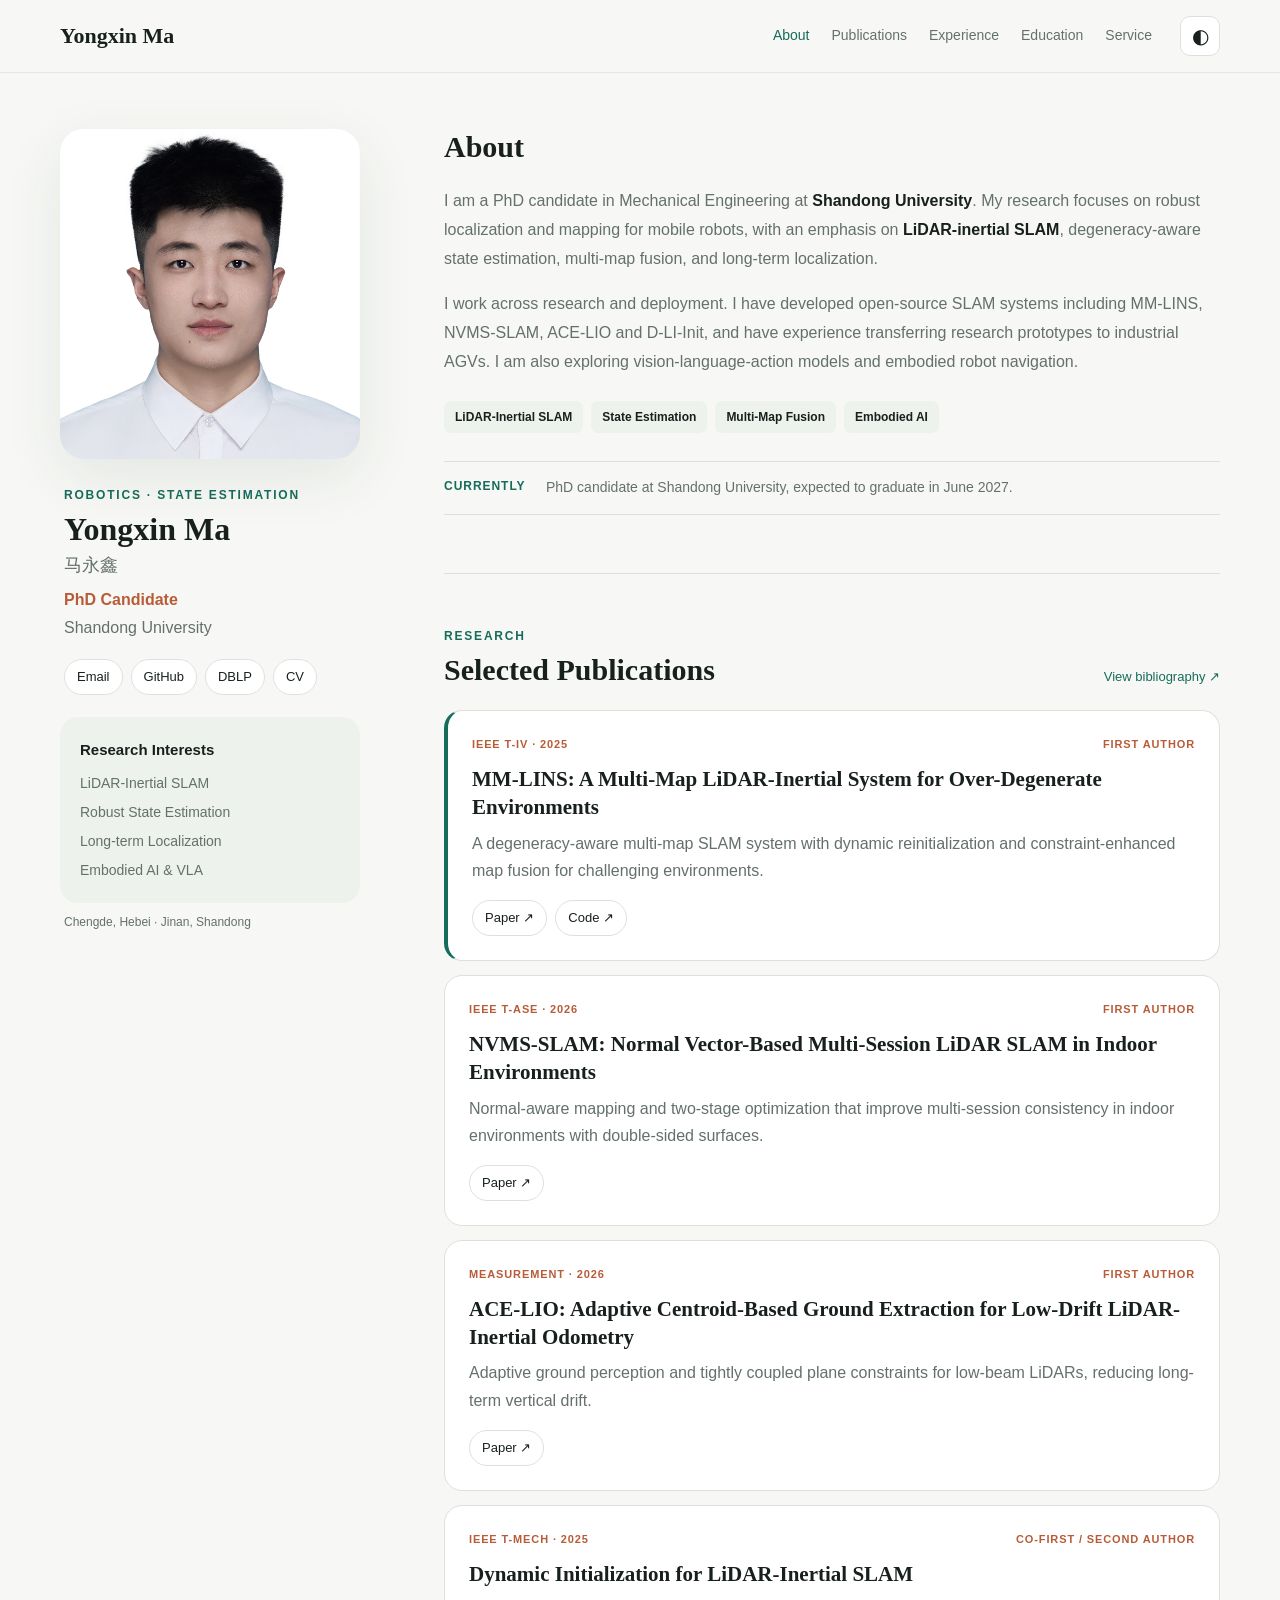
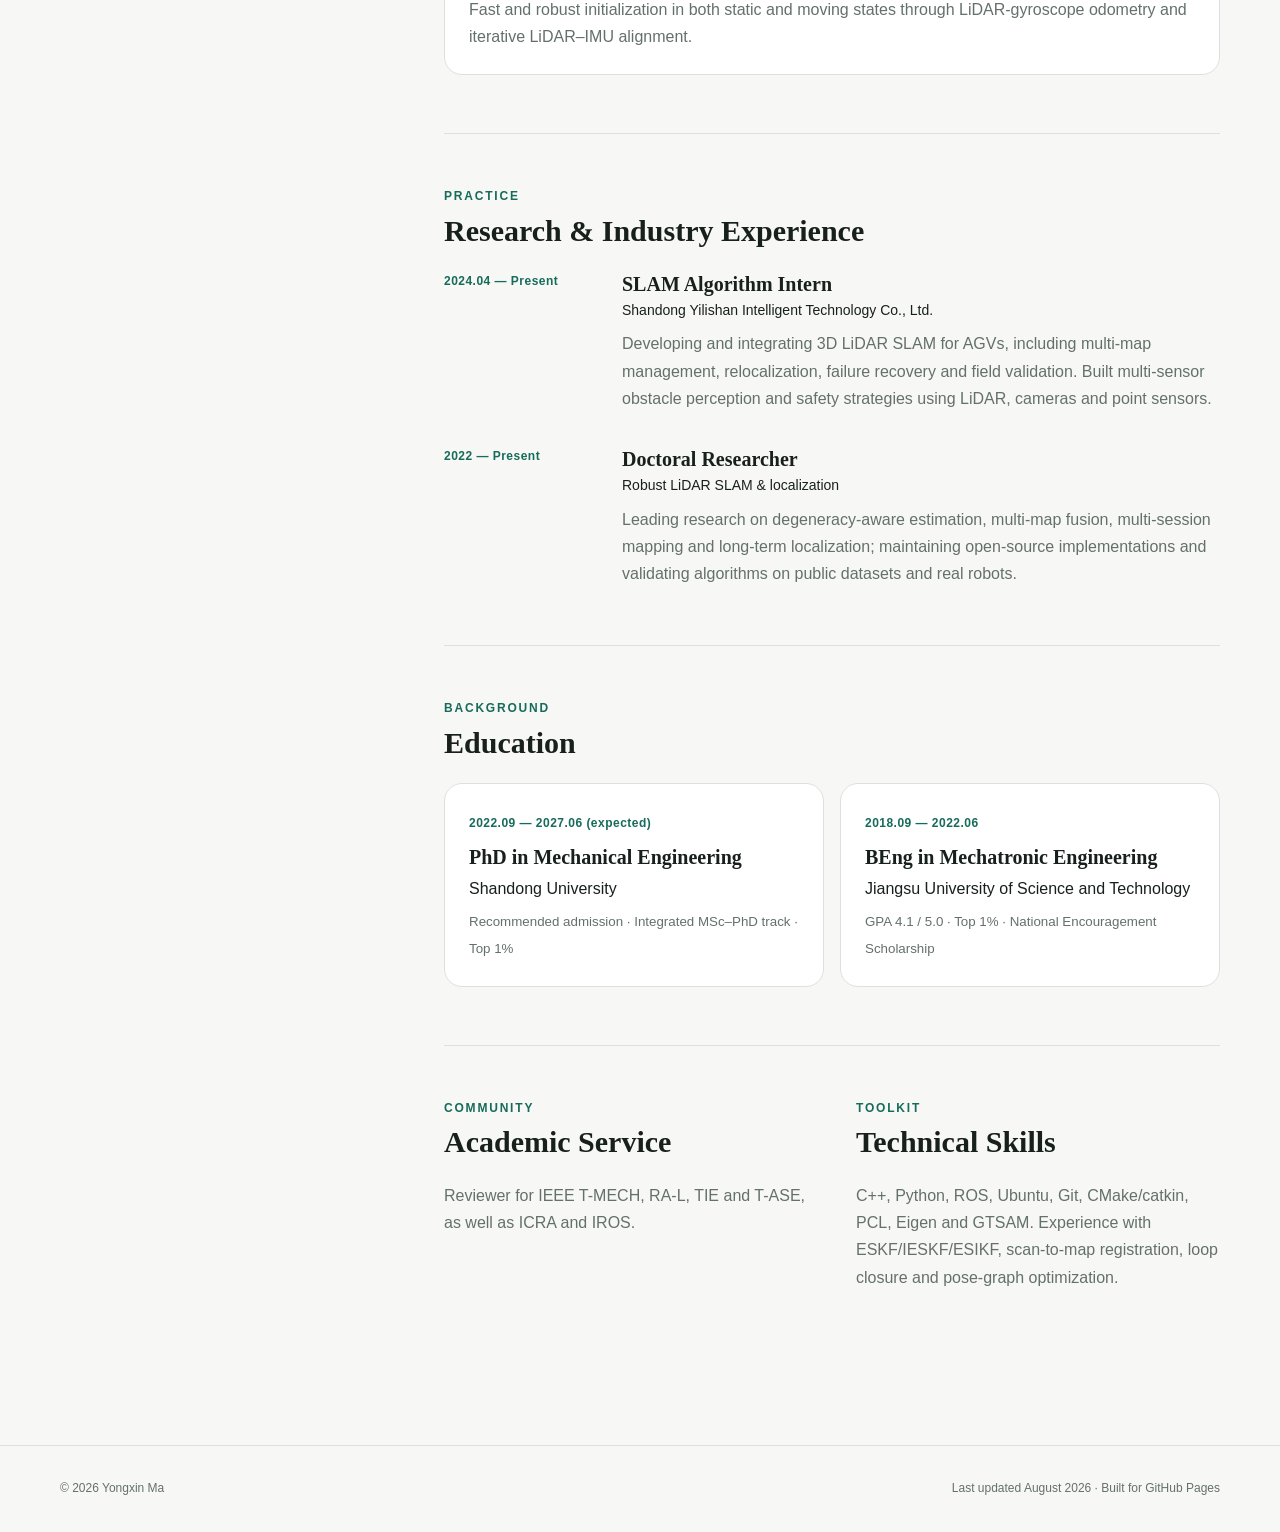
==== commit 26c25794: "Simplify academic homepage introduction" ====
--- a/index.html
+++ b/index.html
@@ -57,15 +57,20 @@
 
     <div class="content">
       <section class="section intro" id="about">
-        <p class="kicker">Hello, I’m Yongxin.</p>
-        <h2>I build robust spatial intelligence for robots operating in the real world.</h2>
-        <p>I am a PhD candidate in Mechanical Engineering at <strong>Shandong University</strong>, where I work on LiDAR-inertial SLAM, degeneracy-aware state estimation, multi-map and multi-session mapping, and long-term localization.</p>
-        <p>My research connects algorithm design with deployment: I have developed open-source SLAM systems and transferred research prototypes to industrial AGVs. More recently, I have been exploring vision-language-action models and embodied robot navigation.</p>
-        <div class="metrics" aria-label="Career highlights">
-          <div><strong>4</strong><span>first-author papers</span></div>
-          <div><strong>4</strong><span>open-source systems</span></div>
-          <div><strong>2</strong><span>granted patents</span></div>
-          <div><strong>Top 1%</strong><span>academic ranking</span></div>
+        <h2>About</h2>
+        <div class="about-copy">
+          <p>I am a PhD candidate in Mechanical Engineering at <strong>Shandong University</strong>. My research focuses on robust localization and mapping for mobile robots, with an emphasis on <strong>LiDAR-inertial SLAM</strong>, degeneracy-aware state estimation, multi-map fusion, and long-term localization.</p>
+          <p>I work across research and deployment. I have developed open-source SLAM systems including MM-LINS, NVMS-SLAM, ACE-LIO and D-LI-Init, and have experience transferring research prototypes to industrial AGVs. I am also exploring vision-language-action models and embodied robot navigation.</p>
+        </div>
+        <div class="research-focus" aria-label="Current research focus">
+          <span>LiDAR-Inertial SLAM</span>
+          <span>State Estimation</span>
+          <span>Multi-Map Fusion</span>
+          <span>Embodied AI</span>
+        </div>
+        <div class="current-note">
+          <span class="note-label">Currently</span>
+          <p>PhD candidate at Shandong University, expected to graduate in June 2027.</p>
         </div>
       </section>
 
--- a/styles.css
+++ b/styles.css
@@ -3,9 +3,9 @@
 *{box-sizing:border-box}html{scroll-behavior:smooth;scroll-padding-top:92px}body{margin:0;background:var(--bg);color:var(--text);font:16px/1.7 var(--sans);transition:background .25s,color .25s}a{color:inherit}.wrap{width:min(1160px,calc(100% - 40px));margin:auto}.skip-link{position:fixed;top:-60px;left:20px;z-index:100;padding:10px 14px;background:var(--text);color:var(--bg);border-radius:8px}.skip-link:focus{top:12px}
 .topbar{position:sticky;top:0;z-index:20;background:color-mix(in srgb,var(--bg) 86%,transparent);backdrop-filter:blur(16px);border-bottom:1px solid color-mix(in srgb,var(--line) 70%,transparent)}.nav{height:72px;display:flex;align-items:center;gap:28px}.brand{font:700 22px/1 var(--serif);text-decoration:none;margin-right:auto}.nav-links{display:flex;align-items:center;gap:22px}.nav-links a{font-size:14px;text-decoration:none;color:var(--muted);transition:.2s}.nav-links a:hover,.nav-links a.active{color:var(--accent)}button{font:inherit;color:inherit}.theme-toggle,.menu-toggle{border:1px solid var(--line);background:var(--surface);border-radius:10px;cursor:pointer}.theme-toggle{width:40px;height:40px;font-size:20px}.menu-toggle{display:none;padding:7px 11px;font-size:14px}
 .layout{display:grid;grid-template-columns:300px minmax(0,1fr);gap:84px;padding-top:56px;padding-bottom:80px}.profile{position:sticky;top:108px;align-self:start}.portrait{display:block;width:100%;height:330px;object-fit:cover;object-position:center 20%;border-radius:24px;box-shadow:var(--shadow);filter:saturate(.88)}.identity{padding:26px 4px 18px}.eyebrow,.kicker{margin:0 0 6px;text-transform:uppercase;letter-spacing:.15em;color:var(--accent);font-size:12px;font-weight:700}.identity h1{font:700 32px/1.15 var(--serif);margin:0 0 8px}.identity h1 span{display:block;font:500 18px/1.4 var(--sans);color:var(--muted);margin-top:5px}.role{margin:0;color:var(--accent-2);font-weight:650}.affiliation{margin:0;color:var(--muted)}.contact{display:flex;flex-wrap:wrap;gap:8px;padding:0 4px 22px}.contact a,.paper-links a{font-size:13px;text-decoration:none;border:1px solid var(--line);background:var(--surface);border-radius:999px;padding:6px 12px;transition:.2s}.contact a:hover,.paper-links a:hover{border-color:var(--accent);color:var(--accent);transform:translateY(-1px)}.interest-card{padding:20px;border-radius:18px;background:var(--surface-soft)}.interest-card h2{font-size:15px;margin:0 0 10px}.interest-card ul{list-style:none;margin:0;padding:0;color:var(--muted);font-size:14px}.interest-card li+li{margin-top:5px}.location{font-size:12px;color:var(--muted);padding:9px 4px;margin:0}
-.content{min-width:0}.section{padding:0 0 74px}.section+.section{border-top:1px solid var(--line);padding-top:64px}.section h2{font:700 30px/1.2 var(--serif);margin:0 0 22px}.intro>h2{font-size:clamp(36px,5vw,58px);max-width:820px;letter-spacing:-.025em;margin-bottom:28px}.intro>p:not(.kicker){font-size:18px;color:var(--muted);max-width:780px}.intro strong{color:var(--text)}.metrics{display:grid;grid-template-columns:repeat(4,1fr);gap:12px;margin-top:35px}.metrics div{padding:18px 16px;border:1px solid var(--line);border-radius:16px;background:var(--surface)}.metrics strong{font:700 24px/1 var(--serif);display:block;color:var(--accent)}.metrics span{display:block;color:var(--muted);font-size:12px;margin-top:8px}.section-heading{display:flex;align-items:end;justify-content:space-between;gap:20px;margin-bottom:22px}.section-heading h2{margin:0}.text-link{color:var(--accent);text-decoration:none;font-size:13px;white-space:nowrap}.publication-list{display:grid;gap:14px}.paper{padding:24px;border:1px solid var(--line);border-radius:18px;background:var(--surface);transition:.25s}.paper:hover{transform:translateY(-3px);box-shadow:var(--shadow);border-color:color-mix(in srgb,var(--accent) 50%,var(--line))}.paper.featured{border-left:4px solid var(--accent)}.paper-meta{display:flex;justify-content:space-between;gap:16px;color:var(--accent-2);text-transform:uppercase;letter-spacing:.08em;font-size:11px;font-weight:700}.paper h3{font:700 21px/1.35 var(--serif);margin:11px 0 8px}.paper p{color:var(--muted);margin:0}.paper-links{display:flex;gap:8px;margin-top:16px}
+.content{min-width:0}.section{padding:0 0 58px}.section+.section{border-top:1px solid var(--line);padding-top:52px}.section h2{font:700 30px/1.2 var(--serif);margin:0 0 22px}.intro>h2{font-size:30px;letter-spacing:0;margin-bottom:22px}.about-copy{max-width:780px}.about-copy p{margin:0 0 17px;color:var(--muted);font-size:16px;line-height:1.8}.about-copy strong{color:var(--text);font-weight:650}.research-focus{display:flex;flex-wrap:wrap;gap:8px;margin:24px 0 28px}.research-focus span{padding:6px 11px;border-radius:7px;background:var(--surface-soft);color:var(--text);font-size:12px;font-weight:600}.current-note{display:grid;grid-template-columns:86px 1fr;gap:16px;padding:14px 0;border-top:1px solid var(--line);border-bottom:1px solid var(--line);max-width:780px}.note-label{color:var(--accent);font-size:12px;font-weight:700;text-transform:uppercase;letter-spacing:.08em}.current-note p{margin:0;color:var(--muted);font-size:14px}.section-heading{display:flex;align-items:end;justify-content:space-between;gap:20px;margin-bottom:22px}.section-heading h2{margin:0}.text-link{color:var(--accent);text-decoration:none;font-size:13px;white-space:nowrap}.publication-list{display:grid;gap:14px}.paper{padding:24px;border:1px solid var(--line);border-radius:18px;background:var(--surface);transition:.25s}.paper:hover{transform:translateY(-3px);box-shadow:var(--shadow);border-color:color-mix(in srgb,var(--accent) 50%,var(--line))}.paper.featured{border-left:4px solid var(--accent)}.paper-meta{display:flex;justify-content:space-between;gap:16px;color:var(--accent-2);text-transform:uppercase;letter-spacing:.08em;font-size:11px;font-weight:700}.paper h3{font:700 21px/1.35 var(--serif);margin:11px 0 8px}.paper p{color:var(--muted);margin:0}.paper-links{display:flex;gap:8px;margin-top:16px}
 .timeline{display:grid;gap:34px}.timeline article{display:grid;grid-template-columns:150px 1fr;gap:28px}.timeline time,.education-grid span{font-size:12px;color:var(--accent);font-weight:700;letter-spacing:.04em}.timeline h3,.education-grid h3{font:700 20px/1.3 var(--serif);margin:0 0 2px}.timeline p{color:var(--muted);margin:8px 0 0}.timeline .subtitle{color:var(--text);font-size:14px;margin:0}.education-grid{display:grid;grid-template-columns:1fr 1fr;gap:16px}.education-grid article{background:var(--surface);border:1px solid var(--line);border-radius:18px;padding:24px}.education-grid h3{margin-top:9px}.education-grid p{margin:5px 0;color:var(--text)}.education-grid small{color:var(--muted)}.split{display:grid;grid-template-columns:1fr 1fr;gap:48px}.split p:last-child{color:var(--muted)}
 footer{border-top:1px solid var(--line);color:var(--muted);font-size:12px}.footer-inner{min-height:86px;display:flex;justify-content:space-between;align-items:center;gap:20px}
-@media(max-width:900px){.layout{grid-template-columns:240px minmax(0,1fr);gap:44px}.portrait{height:280px}.nav-links{gap:13px}.metrics{grid-template-columns:1fr 1fr}}
-@media(max-width:720px){.wrap{width:min(100% - 28px,640px)}.menu-toggle{display:block}.nav-links{display:none;position:absolute;top:64px;left:14px;right:14px;flex-direction:column;align-items:stretch;gap:0;padding:10px;background:var(--surface);border:1px solid var(--line);border-radius:14px;box-shadow:var(--shadow)}.nav-links.open{display:flex}.nav-links a{padding:9px 11px}.layout{display:block;padding-top:28px}.profile{position:static;display:grid;grid-template-columns:112px 1fr;gap:0 20px;margin-bottom:56px}.portrait{width:112px;height:140px;border-radius:18px;grid-row:1/3}.identity{padding:3px 0 12px}.identity h1{font-size:27px}.contact{padding:0;align-self:start}.interest-card,.location{display:none}.intro>h2{font-size:38px}.intro>p:not(.kicker){font-size:16px}.section{padding-bottom:54px}.section+.section{padding-top:48px}.timeline article{grid-template-columns:1fr;gap:6px}.education-grid,.split{grid-template-columns:1fr}.footer-inner{padding:20px 0;display:block}}
+@media(max-width:900px){.layout{grid-template-columns:240px minmax(0,1fr);gap:44px}.portrait{height:280px}.nav-links{gap:13px}}
+@media(max-width:720px){.wrap{width:min(100% - 28px,640px)}.menu-toggle{display:block}.nav-links{display:none;position:absolute;top:64px;left:14px;right:14px;flex-direction:column;align-items:stretch;gap:0;padding:10px;background:var(--surface);border:1px solid var(--line);border-radius:14px;box-shadow:var(--shadow)}.nav-links.open{display:flex}.nav-links a{padding:9px 11px}.layout{display:block;padding-top:28px}.profile{position:static;display:grid;grid-template-columns:112px 1fr;gap:0 20px;margin-bottom:48px}.portrait{width:112px;height:140px;border-radius:18px;grid-row:1/3}.identity{padding:3px 0 12px}.identity h1{font-size:27px}.contact{padding:0;align-self:start}.interest-card,.location{display:none}.intro>h2{font-size:28px}.section{padding-bottom:48px}.section+.section{padding-top:44px}.current-note{grid-template-columns:1fr;gap:4px}.timeline article{grid-template-columns:1fr;gap:6px}.education-grid,.split{grid-template-columns:1fr}.footer-inner{padding:20px 0;display:block}}
 @media(prefers-reduced-motion:reduce){html{scroll-behavior:auto}*,*::before,*::after{transition:none!important}}
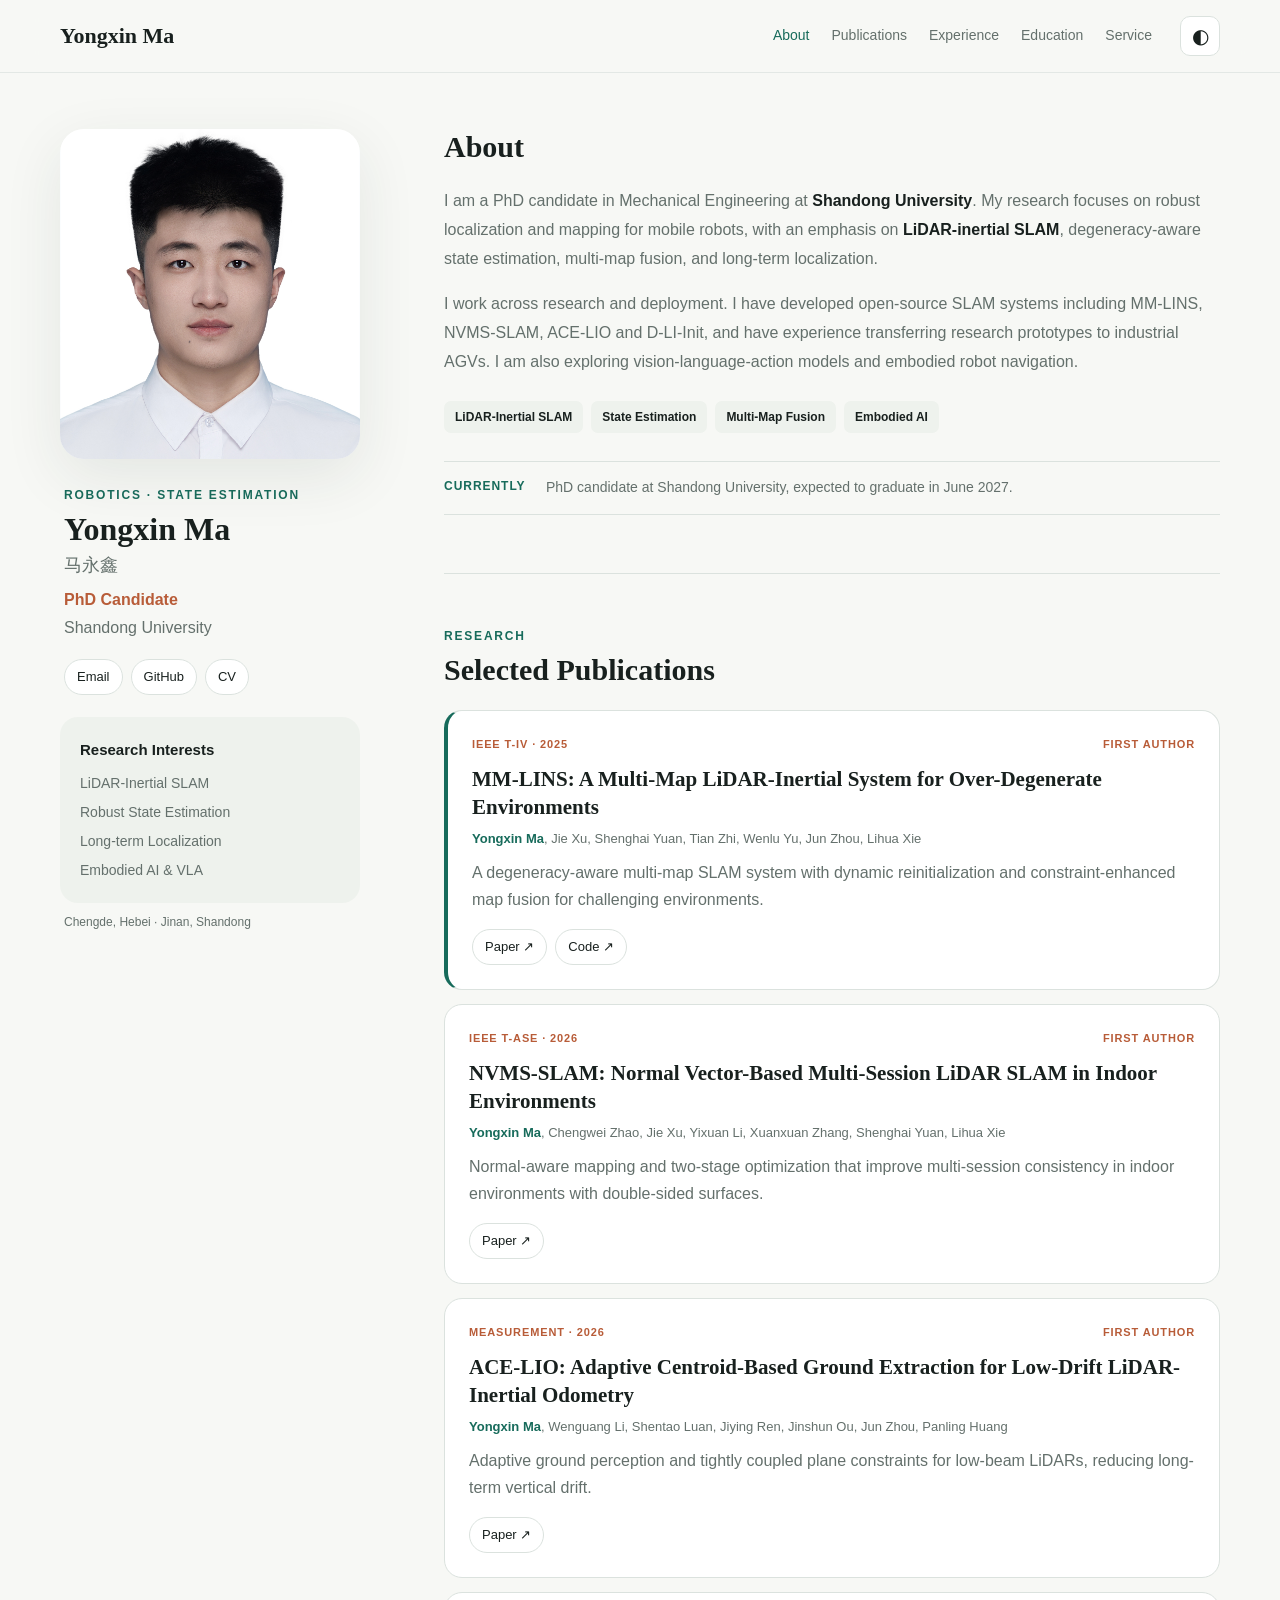
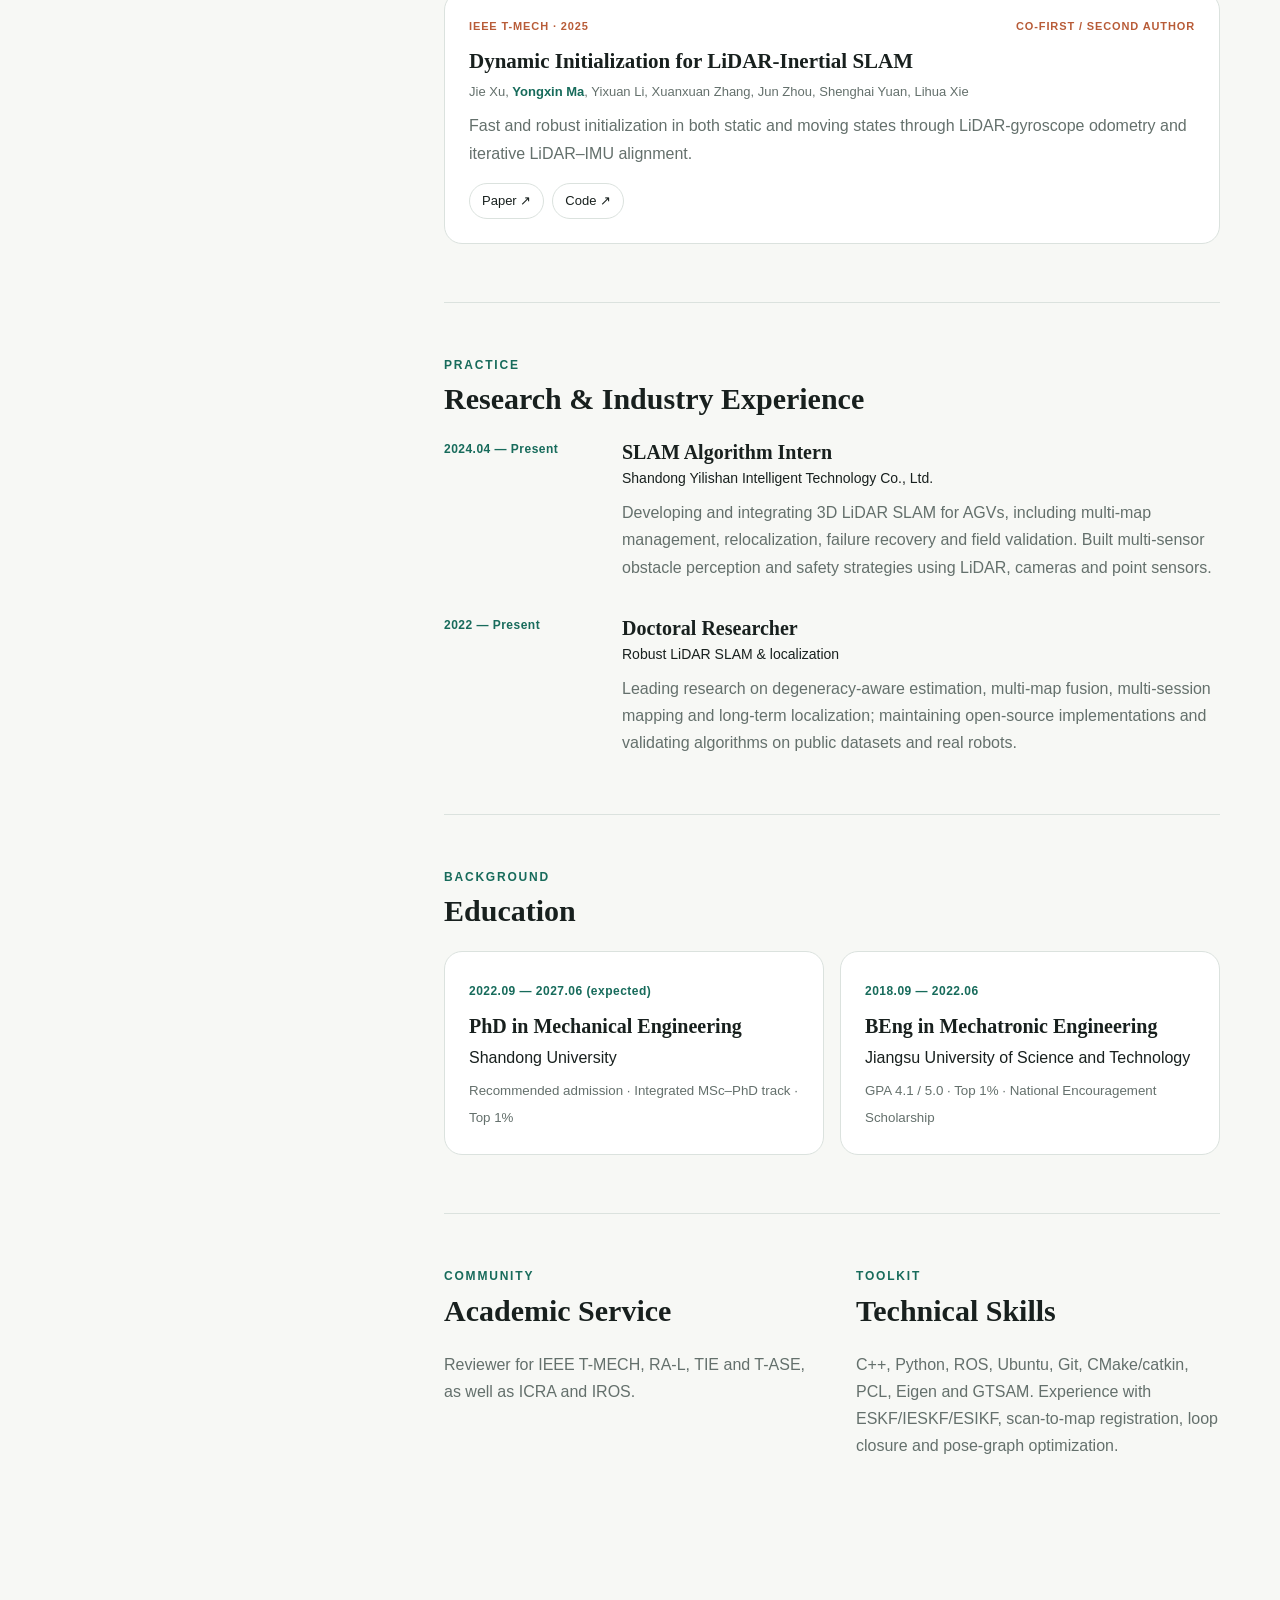
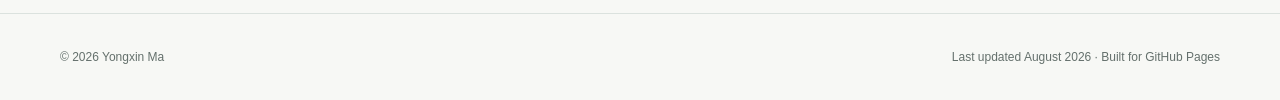
==== commit 3e59d63c: "Correct publication identity links" ====
--- a/index.html
+++ b/index.html
@@ -40,7 +40,6 @@
       <div class="contact" aria-label="Contact links">
         <a href="mailto:yx_ma@outlook.com">Email</a>
         <a href="https://github.com/lian-yue0515" target="_blank" rel="noreferrer">GitHub</a>
-        <a href="https://dblp.org/pid/62/2148" target="_blank" rel="noreferrer">DBLP</a>
         <a href="resume.pdf" target="_blank">CV</a>
       </div>
       <section class="interest-card">
@@ -75,30 +74,35 @@
       </section>
 
       <section class="section" id="publications">
-        <div class="section-heading"><div><p class="kicker">Research</p><h2>Selected Publications</h2></div><a class="text-link" href="https://dblp.org/pid/62/2148" target="_blank" rel="noreferrer">View bibliography ↗</a></div>
+        <div class="section-heading"><div><p class="kicker">Research</p><h2>Selected Publications</h2></div></div>
         <div class="publication-list">
           <article class="paper featured">
             <div class="paper-meta"><span>IEEE T-IV · 2025</span><span>First author</span></div>
             <h3>MM-LINS: A Multi-Map LiDAR-Inertial System for Over-Degenerate Environments</h3>
+            <p class="authors"><strong>Yongxin Ma</strong>, Jie Xu, Shenghai Yuan, Tian Zhi, Wenlu Yu, Jun Zhou, Lihua Xie</p>
             <p>A degeneracy-aware multi-map SLAM system with dynamic reinitialization and constraint-enhanced map fusion for challenging environments.</p>
-            <div class="paper-links"><a href="https://doi.org/10.1109/TIV.2024.3414852" target="_blank" rel="noreferrer">Paper ↗</a><a href="https://github.com/lian-yue0515/MM-LINS" target="_blank" rel="noreferrer">Code ↗</a></div>
+            <div class="paper-links"><a href="https://arxiv.org/abs/2503.19506" target="_blank" rel="noreferrer">Paper ↗</a><a href="https://github.com/lian-yue0515/MM-LINS" target="_blank" rel="noreferrer">Code ↗</a></div>
           </article>
           <article class="paper">
             <div class="paper-meta"><span>IEEE T-ASE · 2026</span><span>First author</span></div>
             <h3>NVMS-SLAM: Normal Vector-Based Multi-Session LiDAR SLAM in Indoor Environments</h3>
+            <p class="authors"><strong>Yongxin Ma</strong>, Chengwei Zhao, Jie Xu, Yixuan Li, Xuanxuan Zhang, Shenghai Yuan, Lihua Xie</p>
             <p>Normal-aware mapping and two-stage optimization that improve multi-session consistency in indoor environments with double-sided surfaces.</p>
             <div class="paper-links"><a href="https://doi.org/10.1109/TASE.2026.3682733" target="_blank" rel="noreferrer">Paper ↗</a></div>
           </article>
           <article class="paper">
             <div class="paper-meta"><span>Measurement · 2026</span><span>First author</span></div>
             <h3>ACE-LIO: Adaptive Centroid-Based Ground Extraction for Low-Drift LiDAR-Inertial Odometry</h3>
+            <p class="authors"><strong>Yongxin Ma</strong>, Wenguang Li, Shentao Luan, Jiying Ren, Jinshun Ou, Jun Zhou, Panling Huang</p>
             <p>Adaptive ground perception and tightly coupled plane constraints for low-beam LiDARs, reducing long-term vertical drift.</p>
             <div class="paper-links"><a href="https://doi.org/10.1016/j.measurement.2026.122143" target="_blank" rel="noreferrer">Paper ↗</a></div>
           </article>
           <article class="paper">
             <div class="paper-meta"><span>IEEE T-MECH · 2025</span><span>Co-first / second author</span></div>
             <h3>Dynamic Initialization for LiDAR-Inertial SLAM</h3>
+            <p class="authors">Jie Xu, <strong>Yongxin Ma</strong>, Yixuan Li, Xuanxuan Zhang, Jun Zhou, Shenghai Yuan, Lihua Xie</p>
             <p>Fast and robust initialization in both static and moving states through LiDAR-gyroscope odometry and iterative LiDAR–IMU alignment.</p>
+            <div class="paper-links"><a href="https://arxiv.org/abs/2504.01451" target="_blank" rel="noreferrer">Paper ↗</a><a href="https://github.com/lian-yue0515/D-LI-Init" target="_blank" rel="noreferrer">Code ↗</a></div>
           </article>
         </div>
       </section>
--- a/styles.css
+++ b/styles.css
@@ -3,7 +3,7 @@
 *{box-sizing:border-box}html{scroll-behavior:smooth;scroll-padding-top:92px}body{margin:0;background:var(--bg);color:var(--text);font:16px/1.7 var(--sans);transition:background .25s,color .25s}a{color:inherit}.wrap{width:min(1160px,calc(100% - 40px));margin:auto}.skip-link{position:fixed;top:-60px;left:20px;z-index:100;padding:10px 14px;background:var(--text);color:var(--bg);border-radius:8px}.skip-link:focus{top:12px}
 .topbar{position:sticky;top:0;z-index:20;background:color-mix(in srgb,var(--bg) 86%,transparent);backdrop-filter:blur(16px);border-bottom:1px solid color-mix(in srgb,var(--line) 70%,transparent)}.nav{height:72px;display:flex;align-items:center;gap:28px}.brand{font:700 22px/1 var(--serif);text-decoration:none;margin-right:auto}.nav-links{display:flex;align-items:center;gap:22px}.nav-links a{font-size:14px;text-decoration:none;color:var(--muted);transition:.2s}.nav-links a:hover,.nav-links a.active{color:var(--accent)}button{font:inherit;color:inherit}.theme-toggle,.menu-toggle{border:1px solid var(--line);background:var(--surface);border-radius:10px;cursor:pointer}.theme-toggle{width:40px;height:40px;font-size:20px}.menu-toggle{display:none;padding:7px 11px;font-size:14px}
 .layout{display:grid;grid-template-columns:300px minmax(0,1fr);gap:84px;padding-top:56px;padding-bottom:80px}.profile{position:sticky;top:108px;align-self:start}.portrait{display:block;width:100%;height:330px;object-fit:cover;object-position:center 20%;border-radius:24px;box-shadow:var(--shadow);filter:saturate(.88)}.identity{padding:26px 4px 18px}.eyebrow,.kicker{margin:0 0 6px;text-transform:uppercase;letter-spacing:.15em;color:var(--accent);font-size:12px;font-weight:700}.identity h1{font:700 32px/1.15 var(--serif);margin:0 0 8px}.identity h1 span{display:block;font:500 18px/1.4 var(--sans);color:var(--muted);margin-top:5px}.role{margin:0;color:var(--accent-2);font-weight:650}.affiliation{margin:0;color:var(--muted)}.contact{display:flex;flex-wrap:wrap;gap:8px;padding:0 4px 22px}.contact a,.paper-links a{font-size:13px;text-decoration:none;border:1px solid var(--line);background:var(--surface);border-radius:999px;padding:6px 12px;transition:.2s}.contact a:hover,.paper-links a:hover{border-color:var(--accent);color:var(--accent);transform:translateY(-1px)}.interest-card{padding:20px;border-radius:18px;background:var(--surface-soft)}.interest-card h2{font-size:15px;margin:0 0 10px}.interest-card ul{list-style:none;margin:0;padding:0;color:var(--muted);font-size:14px}.interest-card li+li{margin-top:5px}.location{font-size:12px;color:var(--muted);padding:9px 4px;margin:0}
-.content{min-width:0}.section{padding:0 0 58px}.section+.section{border-top:1px solid var(--line);padding-top:52px}.section h2{font:700 30px/1.2 var(--serif);margin:0 0 22px}.intro>h2{font-size:30px;letter-spacing:0;margin-bottom:22px}.about-copy{max-width:780px}.about-copy p{margin:0 0 17px;color:var(--muted);font-size:16px;line-height:1.8}.about-copy strong{color:var(--text);font-weight:650}.research-focus{display:flex;flex-wrap:wrap;gap:8px;margin:24px 0 28px}.research-focus span{padding:6px 11px;border-radius:7px;background:var(--surface-soft);color:var(--text);font-size:12px;font-weight:600}.current-note{display:grid;grid-template-columns:86px 1fr;gap:16px;padding:14px 0;border-top:1px solid var(--line);border-bottom:1px solid var(--line);max-width:780px}.note-label{color:var(--accent);font-size:12px;font-weight:700;text-transform:uppercase;letter-spacing:.08em}.current-note p{margin:0;color:var(--muted);font-size:14px}.section-heading{display:flex;align-items:end;justify-content:space-between;gap:20px;margin-bottom:22px}.section-heading h2{margin:0}.text-link{color:var(--accent);text-decoration:none;font-size:13px;white-space:nowrap}.publication-list{display:grid;gap:14px}.paper{padding:24px;border:1px solid var(--line);border-radius:18px;background:var(--surface);transition:.25s}.paper:hover{transform:translateY(-3px);box-shadow:var(--shadow);border-color:color-mix(in srgb,var(--accent) 50%,var(--line))}.paper.featured{border-left:4px solid var(--accent)}.paper-meta{display:flex;justify-content:space-between;gap:16px;color:var(--accent-2);text-transform:uppercase;letter-spacing:.08em;font-size:11px;font-weight:700}.paper h3{font:700 21px/1.35 var(--serif);margin:11px 0 8px}.paper p{color:var(--muted);margin:0}.paper-links{display:flex;gap:8px;margin-top:16px}
+.content{min-width:0}.section{padding:0 0 58px}.section+.section{border-top:1px solid var(--line);padding-top:52px}.section h2{font:700 30px/1.2 var(--serif);margin:0 0 22px}.intro>h2{font-size:30px;letter-spacing:0;margin-bottom:22px}.about-copy{max-width:780px}.about-copy p{margin:0 0 17px;color:var(--muted);font-size:16px;line-height:1.8}.about-copy strong{color:var(--text);font-weight:650}.research-focus{display:flex;flex-wrap:wrap;gap:8px;margin:24px 0 28px}.research-focus span{padding:6px 11px;border-radius:7px;background:var(--surface-soft);color:var(--text);font-size:12px;font-weight:600}.current-note{display:grid;grid-template-columns:86px 1fr;gap:16px;padding:14px 0;border-top:1px solid var(--line);border-bottom:1px solid var(--line);max-width:780px}.note-label{color:var(--accent);font-size:12px;font-weight:700;text-transform:uppercase;letter-spacing:.08em}.current-note p{margin:0;color:var(--muted);font-size:14px}.section-heading{display:flex;align-items:end;justify-content:space-between;gap:20px;margin-bottom:22px}.section-heading h2{margin:0}.publication-list{display:grid;gap:14px}.paper{padding:24px;border:1px solid var(--line);border-radius:18px;background:var(--surface);transition:.25s}.paper:hover{transform:translateY(-3px);box-shadow:var(--shadow);border-color:color-mix(in srgb,var(--accent) 50%,var(--line))}.paper.featured{border-left:4px solid var(--accent)}.paper-meta{display:flex;justify-content:space-between;gap:16px;color:var(--accent-2);text-transform:uppercase;letter-spacing:.08em;font-size:11px;font-weight:700}.paper h3{font:700 21px/1.35 var(--serif);margin:11px 0 8px}.paper p{color:var(--muted);margin:0}.paper .authors{font-size:13px;line-height:1.55;margin:-1px 0 10px;color:var(--muted)}.paper .authors strong{color:var(--accent);font-weight:700}.paper-links{display:flex;gap:8px;margin-top:16px}
 .timeline{display:grid;gap:34px}.timeline article{display:grid;grid-template-columns:150px 1fr;gap:28px}.timeline time,.education-grid span{font-size:12px;color:var(--accent);font-weight:700;letter-spacing:.04em}.timeline h3,.education-grid h3{font:700 20px/1.3 var(--serif);margin:0 0 2px}.timeline p{color:var(--muted);margin:8px 0 0}.timeline .subtitle{color:var(--text);font-size:14px;margin:0}.education-grid{display:grid;grid-template-columns:1fr 1fr;gap:16px}.education-grid article{background:var(--surface);border:1px solid var(--line);border-radius:18px;padding:24px}.education-grid h3{margin-top:9px}.education-grid p{margin:5px 0;color:var(--text)}.education-grid small{color:var(--muted)}.split{display:grid;grid-template-columns:1fr 1fr;gap:48px}.split p:last-child{color:var(--muted)}
 footer{border-top:1px solid var(--line);color:var(--muted);font-size:12px}.footer-inner{min-height:86px;display:flex;justify-content:space-between;align-items:center;gap:20px}
 @media(max-width:900px){.layout{grid-template-columns:240px minmax(0,1fr);gap:44px}.portrait{height:280px}.nav-links{gap:13px}}
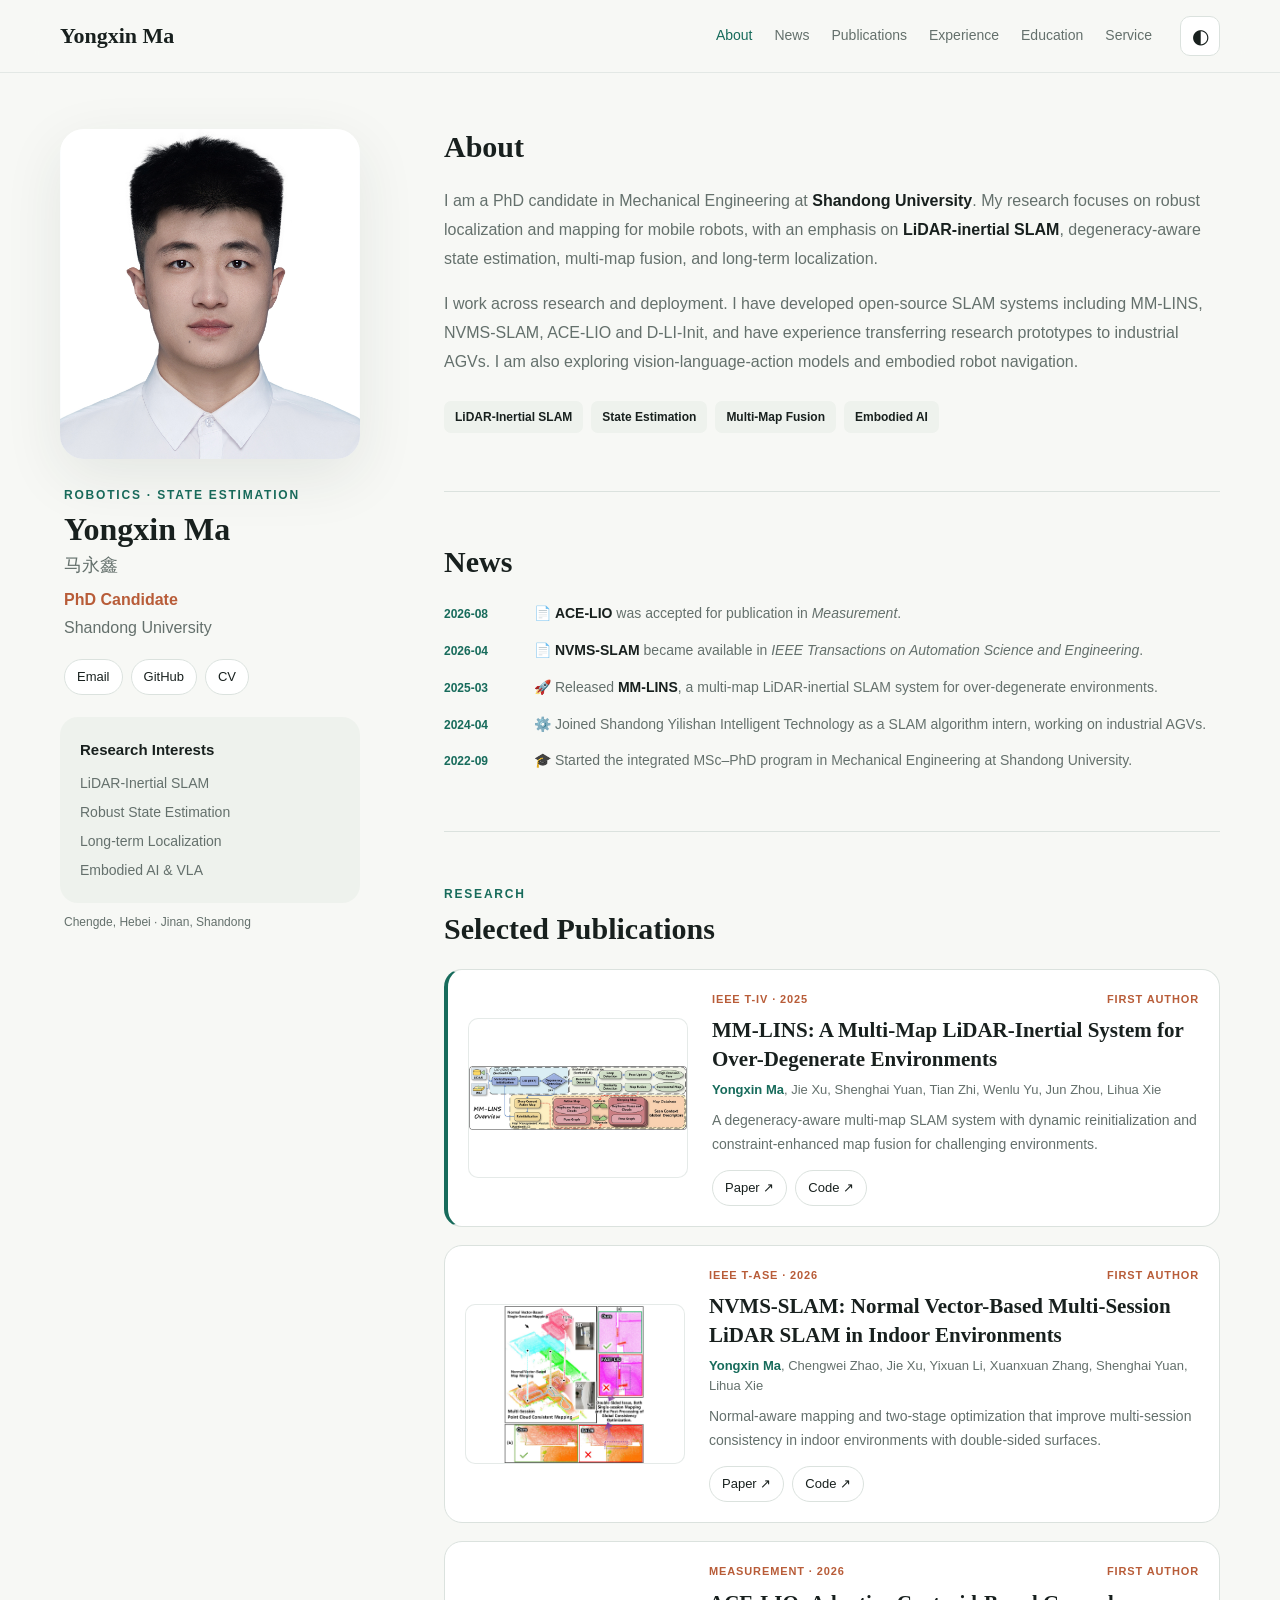
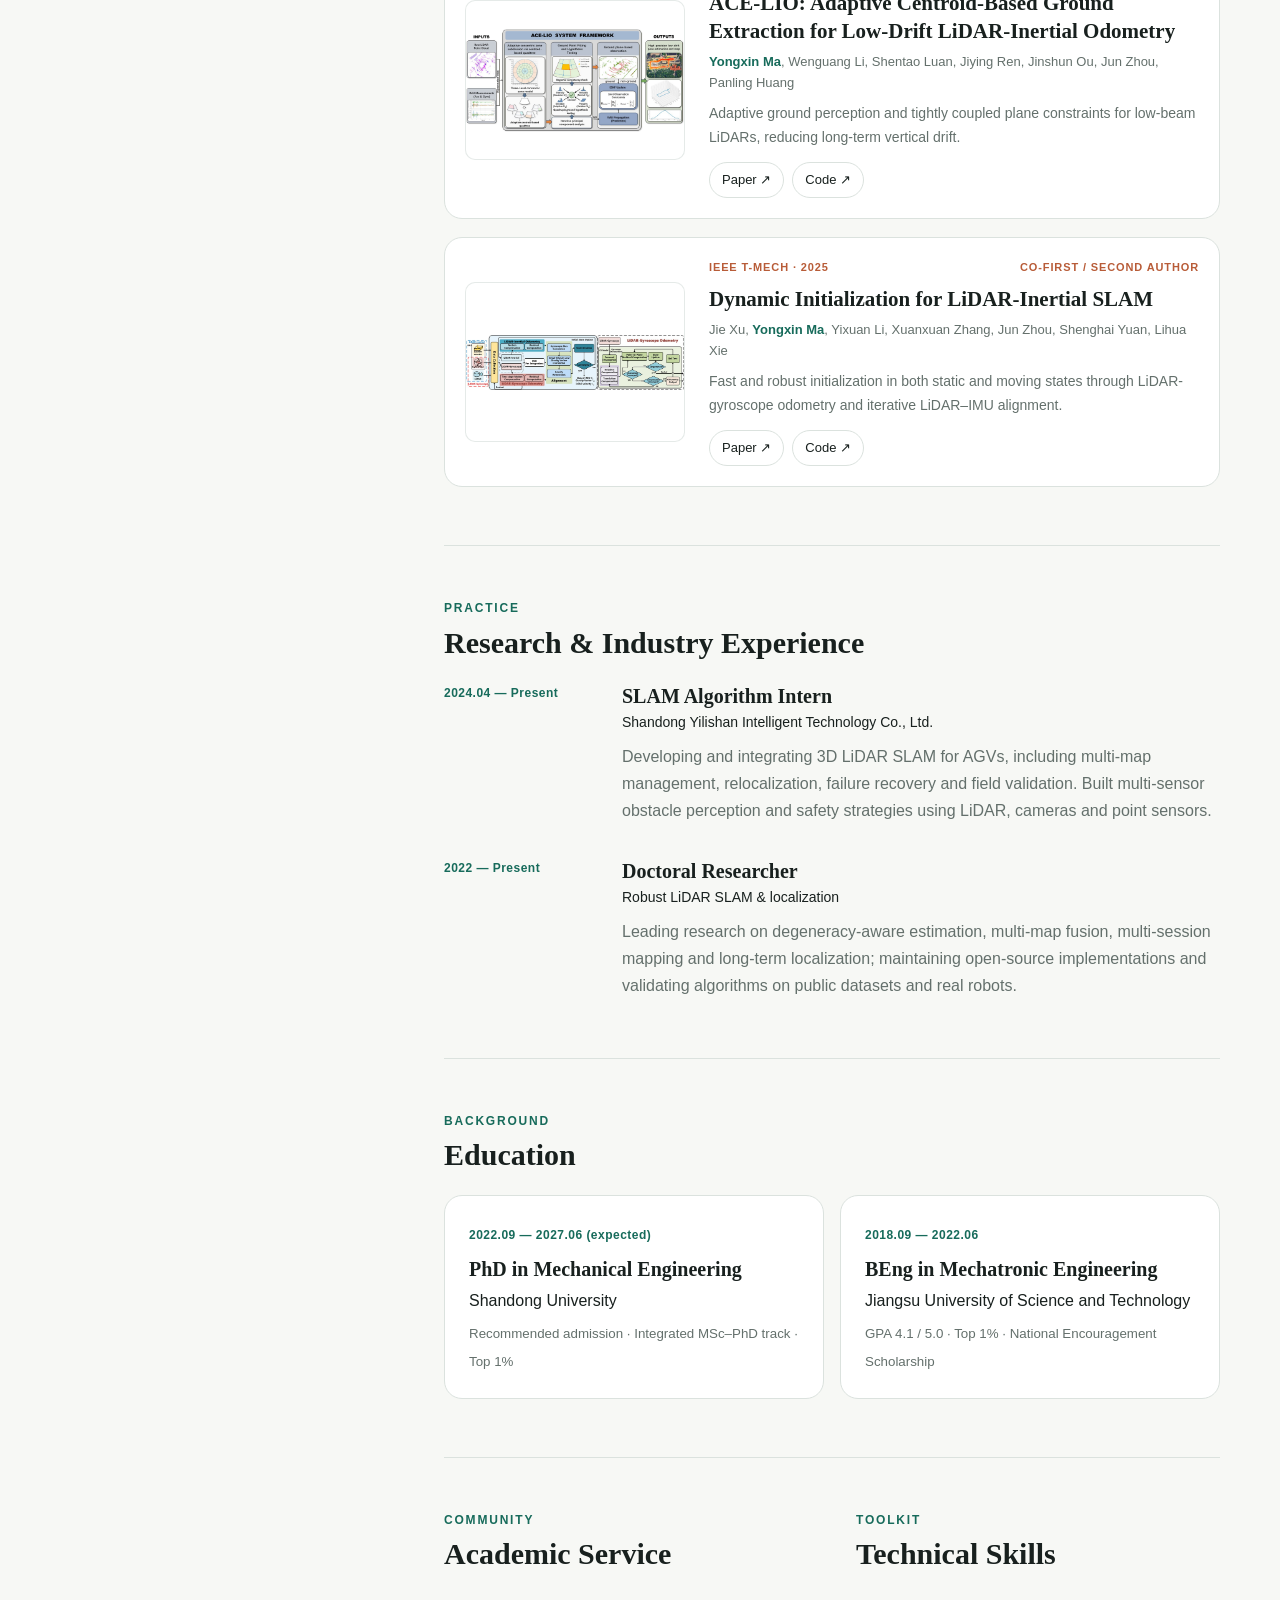
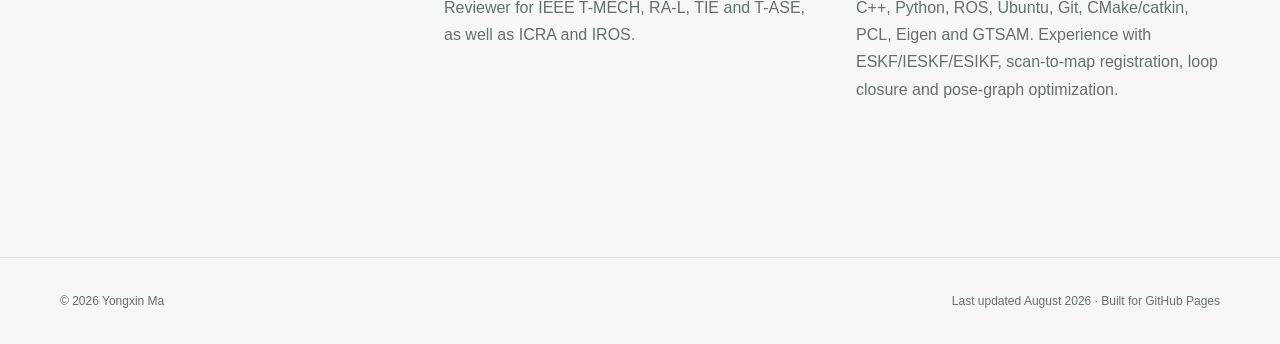
==== commit 04429c6e: "Add publication visuals and research news" ====
--- a/index.html
+++ b/index.html
@@ -22,7 +22,7 @@
       <a class="brand" href="#about">Yongxin Ma</a>
       <button class="menu-toggle" type="button" aria-expanded="false" aria-controls="nav-links">Menu</button>
       <div class="nav-links" id="nav-links">
-        <a href="#about">About</a><a href="#publications">Publications</a><a href="#experience">Experience</a><a href="#education">Education</a><a href="#service">Service</a>
+        <a href="#about">About</a><a href="#news">News</a><a href="#publications">Publications</a><a href="#experience">Experience</a><a href="#education">Education</a><a href="#service">Service</a>
       </div>
       <button class="theme-toggle" type="button" aria-label="Toggle color theme" title="Toggle color theme"><span aria-hidden="true">◐</span></button>
     </nav>
@@ -67,9 +67,16 @@
           <span>Multi-Map Fusion</span>
           <span>Embodied AI</span>
         </div>
-        <div class="current-note">
-          <span class="note-label">Currently</span>
-          <p>PhD candidate at Shandong University, expected to graduate in June 2027.</p>
+      </section>
+
+      <section class="section news-section" id="news">
+        <h2>News</h2>
+        <div class="news-list">
+          <article><time>2026-08</time><p>📄 <strong>ACE-LIO</strong> was accepted for publication in <em>Measurement</em>.</p></article>
+          <article><time>2026-04</time><p>📄 <strong>NVMS-SLAM</strong> became available in <em>IEEE Transactions on Automation Science and Engineering</em>.</p></article>
+          <article><time>2025-03</time><p>🚀 Released <strong>MM-LINS</strong>, a multi-map LiDAR-inertial SLAM system for over-degenerate environments.</p></article>
+          <article><time>2024-04</time><p>⚙️ Joined Shandong Yilishan Intelligent Technology as a SLAM algorithm intern, working on industrial AGVs.</p></article>
+          <article><time>2022-09</time><p>🎓 Started the integrated MSc–PhD program in Mechanical Engineering at Shandong University.</p></article>
         </div>
       </section>
 
@@ -77,32 +84,40 @@
         <div class="section-heading"><div><p class="kicker">Research</p><h2>Selected Publications</h2></div></div>
         <div class="publication-list">
           <article class="paper featured">
-            <div class="paper-meta"><span>IEEE T-IV · 2025</span><span>First author</span></div>
-            <h3>MM-LINS: A Multi-Map LiDAR-Inertial System for Over-Degenerate Environments</h3>
-            <p class="authors"><strong>Yongxin Ma</strong>, Jie Xu, Shenghai Yuan, Tian Zhi, Wenlu Yu, Jun Zhou, Lihua Xie</p>
-            <p>A degeneracy-aware multi-map SLAM system with dynamic reinitialization and constraint-enhanced map fusion for challenging environments.</p>
-            <div class="paper-links"><a href="https://arxiv.org/abs/2503.19506" target="_blank" rel="noreferrer">Paper ↗</a><a href="https://github.com/lian-yue0515/MM-LINS" target="_blank" rel="noreferrer">Code ↗</a></div>
+            <div class="paper-visual"><img src="paper-images/mm-lins.jpg" alt="MM-LINS system overview" loading="lazy"></div>
+            <div class="paper-content"><div class="paper-meta"><span>IEEE T-IV · 2025</span><span>First author</span></div>
+              <h3>MM-LINS: A Multi-Map LiDAR-Inertial System for Over-Degenerate Environments</h3>
+              <p class="authors"><strong>Yongxin Ma</strong>, Jie Xu, Shenghai Yuan, Tian Zhi, Wenlu Yu, Jun Zhou, Lihua Xie</p>
+              <p>A degeneracy-aware multi-map SLAM system with dynamic reinitialization and constraint-enhanced map fusion for challenging environments.</p>
+              <div class="paper-links"><a href="https://arxiv.org/abs/2503.19506" target="_blank" rel="noreferrer">Paper ↗</a><a href="https://github.com/lian-yue0515/MM-LINS" target="_blank" rel="noreferrer">Code ↗</a></div>
+            </div>
           </article>
           <article class="paper">
-            <div class="paper-meta"><span>IEEE T-ASE · 2026</span><span>First author</span></div>
-            <h3>NVMS-SLAM: Normal Vector-Based Multi-Session LiDAR SLAM in Indoor Environments</h3>
-            <p class="authors"><strong>Yongxin Ma</strong>, Chengwei Zhao, Jie Xu, Yixuan Li, Xuanxuan Zhang, Shenghai Yuan, Lihua Xie</p>
-            <p>Normal-aware mapping and two-stage optimization that improve multi-session consistency in indoor environments with double-sided surfaces.</p>
-            <div class="paper-links"><a href="https://doi.org/10.1109/TASE.2026.3682733" target="_blank" rel="noreferrer">Paper ↗</a></div>
+            <div class="paper-visual"><img src="paper-images/nvms-slam.jpg" alt="NVMS-SLAM multi-session mapping results" loading="lazy"></div>
+            <div class="paper-content"><div class="paper-meta"><span>IEEE T-ASE · 2026</span><span>First author</span></div>
+              <h3>NVMS-SLAM: Normal Vector-Based Multi-Session LiDAR SLAM in Indoor Environments</h3>
+              <p class="authors"><strong>Yongxin Ma</strong>, Chengwei Zhao, Jie Xu, Yixuan Li, Xuanxuan Zhang, Shenghai Yuan, Lihua Xie</p>
+              <p>Normal-aware mapping and two-stage optimization that improve multi-session consistency in indoor environments with double-sided surfaces.</p>
+              <div class="paper-links"><a href="https://doi.org/10.1109/TASE.2026.3682733" target="_blank" rel="noreferrer">Paper ↗</a><a href="https://github.com/lian-yue0515/NVMS-SLAM" target="_blank" rel="noreferrer">Code ↗</a></div>
+            </div>
           </article>
           <article class="paper">
-            <div class="paper-meta"><span>Measurement · 2026</span><span>First author</span></div>
-            <h3>ACE-LIO: Adaptive Centroid-Based Ground Extraction for Low-Drift LiDAR-Inertial Odometry</h3>
-            <p class="authors"><strong>Yongxin Ma</strong>, Wenguang Li, Shentao Luan, Jiying Ren, Jinshun Ou, Jun Zhou, Panling Huang</p>
-            <p>Adaptive ground perception and tightly coupled plane constraints for low-beam LiDARs, reducing long-term vertical drift.</p>
-            <div class="paper-links"><a href="https://doi.org/10.1016/j.measurement.2026.122143" target="_blank" rel="noreferrer">Paper ↗</a></div>
+            <div class="paper-visual"><img src="paper-images/ace-lio.jpg" alt="ACE-LIO system framework" loading="lazy"></div>
+            <div class="paper-content"><div class="paper-meta"><span>Measurement · 2026</span><span>First author</span></div>
+              <h3>ACE-LIO: Adaptive Centroid-Based Ground Extraction for Low-Drift LiDAR-Inertial Odometry</h3>
+              <p class="authors"><strong>Yongxin Ma</strong>, Wenguang Li, Shentao Luan, Jiying Ren, Jinshun Ou, Jun Zhou, Panling Huang</p>
+              <p>Adaptive ground perception and tightly coupled plane constraints for low-beam LiDARs, reducing long-term vertical drift.</p>
+              <div class="paper-links"><a href="https://doi.org/10.1016/j.measurement.2026.122143" target="_blank" rel="noreferrer">Paper ↗</a><a href="https://github.com/lian-yue0515/ACE-LIO" target="_blank" rel="noreferrer">Code ↗</a></div>
+            </div>
           </article>
           <article class="paper">
-            <div class="paper-meta"><span>IEEE T-MECH · 2025</span><span>Co-first / second author</span></div>
-            <h3>Dynamic Initialization for LiDAR-Inertial SLAM</h3>
-            <p class="authors">Jie Xu, <strong>Yongxin Ma</strong>, Yixuan Li, Xuanxuan Zhang, Jun Zhou, Shenghai Yuan, Lihua Xie</p>
-            <p>Fast and robust initialization in both static and moving states through LiDAR-gyroscope odometry and iterative LiDAR–IMU alignment.</p>
-            <div class="paper-links"><a href="https://arxiv.org/abs/2504.01451" target="_blank" rel="noreferrer">Paper ↗</a><a href="https://github.com/lian-yue0515/D-LI-Init" target="_blank" rel="noreferrer">Code ↗</a></div>
+            <div class="paper-visual"><img src="paper-images/d-li-init.jpg" alt="D-LI-Init system overview" loading="lazy"></div>
+            <div class="paper-content"><div class="paper-meta"><span>IEEE T-MECH · 2025</span><span>Co-first / second author</span></div>
+              <h3>Dynamic Initialization for LiDAR-Inertial SLAM</h3>
+              <p class="authors">Jie Xu, <strong>Yongxin Ma</strong>, Yixuan Li, Xuanxuan Zhang, Jun Zhou, Shenghai Yuan, Lihua Xie</p>
+              <p>Fast and robust initialization in both static and moving states through LiDAR-gyroscope odometry and iterative LiDAR–IMU alignment.</p>
+              <div class="paper-links"><a href="https://arxiv.org/abs/2504.01451" target="_blank" rel="noreferrer">Paper ↗</a><a href="https://github.com/lian-yue0515/D-LI-Init" target="_blank" rel="noreferrer">Code ↗</a></div>
+            </div>
           </article>
         </div>
       </section>
--- a/styles.css
+++ b/styles.css
@@ -3,9 +3,9 @@
 *{box-sizing:border-box}html{scroll-behavior:smooth;scroll-padding-top:92px}body{margin:0;background:var(--bg);color:var(--text);font:16px/1.7 var(--sans);transition:background .25s,color .25s}a{color:inherit}.wrap{width:min(1160px,calc(100% - 40px));margin:auto}.skip-link{position:fixed;top:-60px;left:20px;z-index:100;padding:10px 14px;background:var(--text);color:var(--bg);border-radius:8px}.skip-link:focus{top:12px}
 .topbar{position:sticky;top:0;z-index:20;background:color-mix(in srgb,var(--bg) 86%,transparent);backdrop-filter:blur(16px);border-bottom:1px solid color-mix(in srgb,var(--line) 70%,transparent)}.nav{height:72px;display:flex;align-items:center;gap:28px}.brand{font:700 22px/1 var(--serif);text-decoration:none;margin-right:auto}.nav-links{display:flex;align-items:center;gap:22px}.nav-links a{font-size:14px;text-decoration:none;color:var(--muted);transition:.2s}.nav-links a:hover,.nav-links a.active{color:var(--accent)}button{font:inherit;color:inherit}.theme-toggle,.menu-toggle{border:1px solid var(--line);background:var(--surface);border-radius:10px;cursor:pointer}.theme-toggle{width:40px;height:40px;font-size:20px}.menu-toggle{display:none;padding:7px 11px;font-size:14px}
 .layout{display:grid;grid-template-columns:300px minmax(0,1fr);gap:84px;padding-top:56px;padding-bottom:80px}.profile{position:sticky;top:108px;align-self:start}.portrait{display:block;width:100%;height:330px;object-fit:cover;object-position:center 20%;border-radius:24px;box-shadow:var(--shadow);filter:saturate(.88)}.identity{padding:26px 4px 18px}.eyebrow,.kicker{margin:0 0 6px;text-transform:uppercase;letter-spacing:.15em;color:var(--accent);font-size:12px;font-weight:700}.identity h1{font:700 32px/1.15 var(--serif);margin:0 0 8px}.identity h1 span{display:block;font:500 18px/1.4 var(--sans);color:var(--muted);margin-top:5px}.role{margin:0;color:var(--accent-2);font-weight:650}.affiliation{margin:0;color:var(--muted)}.contact{display:flex;flex-wrap:wrap;gap:8px;padding:0 4px 22px}.contact a,.paper-links a{font-size:13px;text-decoration:none;border:1px solid var(--line);background:var(--surface);border-radius:999px;padding:6px 12px;transition:.2s}.contact a:hover,.paper-links a:hover{border-color:var(--accent);color:var(--accent);transform:translateY(-1px)}.interest-card{padding:20px;border-radius:18px;background:var(--surface-soft)}.interest-card h2{font-size:15px;margin:0 0 10px}.interest-card ul{list-style:none;margin:0;padding:0;color:var(--muted);font-size:14px}.interest-card li+li{margin-top:5px}.location{font-size:12px;color:var(--muted);padding:9px 4px;margin:0}
-.content{min-width:0}.section{padding:0 0 58px}.section+.section{border-top:1px solid var(--line);padding-top:52px}.section h2{font:700 30px/1.2 var(--serif);margin:0 0 22px}.intro>h2{font-size:30px;letter-spacing:0;margin-bottom:22px}.about-copy{max-width:780px}.about-copy p{margin:0 0 17px;color:var(--muted);font-size:16px;line-height:1.8}.about-copy strong{color:var(--text);font-weight:650}.research-focus{display:flex;flex-wrap:wrap;gap:8px;margin:24px 0 28px}.research-focus span{padding:6px 11px;border-radius:7px;background:var(--surface-soft);color:var(--text);font-size:12px;font-weight:600}.current-note{display:grid;grid-template-columns:86px 1fr;gap:16px;padding:14px 0;border-top:1px solid var(--line);border-bottom:1px solid var(--line);max-width:780px}.note-label{color:var(--accent);font-size:12px;font-weight:700;text-transform:uppercase;letter-spacing:.08em}.current-note p{margin:0;color:var(--muted);font-size:14px}.section-heading{display:flex;align-items:end;justify-content:space-between;gap:20px;margin-bottom:22px}.section-heading h2{margin:0}.publication-list{display:grid;gap:14px}.paper{padding:24px;border:1px solid var(--line);border-radius:18px;background:var(--surface);transition:.25s}.paper:hover{transform:translateY(-3px);box-shadow:var(--shadow);border-color:color-mix(in srgb,var(--accent) 50%,var(--line))}.paper.featured{border-left:4px solid var(--accent)}.paper-meta{display:flex;justify-content:space-between;gap:16px;color:var(--accent-2);text-transform:uppercase;letter-spacing:.08em;font-size:11px;font-weight:700}.paper h3{font:700 21px/1.35 var(--serif);margin:11px 0 8px}.paper p{color:var(--muted);margin:0}.paper .authors{font-size:13px;line-height:1.55;margin:-1px 0 10px;color:var(--muted)}.paper .authors strong{color:var(--accent);font-weight:700}.paper-links{display:flex;gap:8px;margin-top:16px}
+.content{min-width:0}.section{padding:0 0 58px}.section+.section{border-top:1px solid var(--line);padding-top:52px}.section h2{font:700 30px/1.2 var(--serif);margin:0 0 22px}.intro>h2{font-size:30px;letter-spacing:0;margin-bottom:22px}.about-copy{max-width:780px}.about-copy p{margin:0 0 17px;color:var(--muted);font-size:16px;line-height:1.8}.about-copy strong{color:var(--text);font-weight:650}.research-focus{display:flex;flex-wrap:wrap;gap:8px;margin:24px 0 0}.research-focus span{padding:6px 11px;border-radius:7px;background:var(--surface-soft);color:var(--text);font-size:12px;font-weight:600}.news-list{display:grid;gap:13px}.news-list article{display:grid;grid-template-columns:74px 1fr;gap:16px;align-items:start}.news-list time{padding-top:2px;color:var(--accent);font-size:12px;font-weight:700}.news-list p{margin:0;color:var(--muted);font-size:14px}.news-list strong{color:var(--text)}.section-heading{display:flex;align-items:end;justify-content:space-between;gap:20px;margin-bottom:22px}.section-heading h2{margin:0}.publication-list{display:grid;gap:18px}.paper{display:grid;grid-template-columns:220px minmax(0,1fr);gap:24px;padding:20px;border:1px solid var(--line);border-radius:18px;background:var(--surface);transition:.25s}.paper:hover{transform:translateY(-3px);box-shadow:var(--shadow);border-color:color-mix(in srgb,var(--accent) 50%,var(--line))}.paper.featured{border-left:4px solid var(--accent)}.paper-visual{height:160px;align-self:center;border-radius:10px;overflow:hidden;background:#fff;border:1px solid color-mix(in srgb,var(--line) 70%,transparent)}.paper-visual img{width:100%;height:100%;display:block;object-fit:contain}.paper-content{min-width:0}.paper-meta{display:flex;justify-content:space-between;gap:16px;color:var(--accent-2);text-transform:uppercase;letter-spacing:.08em;font-size:11px;font-weight:700}.paper h3{font:700 21px/1.35 var(--serif);margin:8px 0}.paper p{color:var(--muted);margin:0;font-size:14px}.paper .authors{font-size:13px;line-height:1.55;margin:-1px 0 9px;color:var(--muted)}.paper .authors strong{color:var(--accent);font-weight:700}.paper-links{display:flex;gap:8px;margin-top:13px}
 .timeline{display:grid;gap:34px}.timeline article{display:grid;grid-template-columns:150px 1fr;gap:28px}.timeline time,.education-grid span{font-size:12px;color:var(--accent);font-weight:700;letter-spacing:.04em}.timeline h3,.education-grid h3{font:700 20px/1.3 var(--serif);margin:0 0 2px}.timeline p{color:var(--muted);margin:8px 0 0}.timeline .subtitle{color:var(--text);font-size:14px;margin:0}.education-grid{display:grid;grid-template-columns:1fr 1fr;gap:16px}.education-grid article{background:var(--surface);border:1px solid var(--line);border-radius:18px;padding:24px}.education-grid h3{margin-top:9px}.education-grid p{margin:5px 0;color:var(--text)}.education-grid small{color:var(--muted)}.split{display:grid;grid-template-columns:1fr 1fr;gap:48px}.split p:last-child{color:var(--muted)}
 footer{border-top:1px solid var(--line);color:var(--muted);font-size:12px}.footer-inner{min-height:86px;display:flex;justify-content:space-between;align-items:center;gap:20px}
-@media(max-width:900px){.layout{grid-template-columns:240px minmax(0,1fr);gap:44px}.portrait{height:280px}.nav-links{gap:13px}}
-@media(max-width:720px){.wrap{width:min(100% - 28px,640px)}.menu-toggle{display:block}.nav-links{display:none;position:absolute;top:64px;left:14px;right:14px;flex-direction:column;align-items:stretch;gap:0;padding:10px;background:var(--surface);border:1px solid var(--line);border-radius:14px;box-shadow:var(--shadow)}.nav-links.open{display:flex}.nav-links a{padding:9px 11px}.layout{display:block;padding-top:28px}.profile{position:static;display:grid;grid-template-columns:112px 1fr;gap:0 20px;margin-bottom:48px}.portrait{width:112px;height:140px;border-radius:18px;grid-row:1/3}.identity{padding:3px 0 12px}.identity h1{font-size:27px}.contact{padding:0;align-self:start}.interest-card,.location{display:none}.intro>h2{font-size:28px}.section{padding-bottom:48px}.section+.section{padding-top:44px}.current-note{grid-template-columns:1fr;gap:4px}.timeline article{grid-template-columns:1fr;gap:6px}.education-grid,.split{grid-template-columns:1fr}.footer-inner{padding:20px 0;display:block}}
+@media(max-width:1000px){.layout{grid-template-columns:240px minmax(0,1fr);gap:44px}.portrait{height:280px}.nav-links{gap:12px}.paper{grid-template-columns:180px minmax(0,1fr);gap:18px}.paper-visual{height:145px}.paper h3{font-size:19px}}
+@media(max-width:720px){.wrap{width:min(100% - 28px,640px)}.menu-toggle{display:block}.nav-links{display:none;position:absolute;top:64px;left:14px;right:14px;flex-direction:column;align-items:stretch;gap:0;padding:10px;background:var(--surface);border:1px solid var(--line);border-radius:14px;box-shadow:var(--shadow)}.nav-links.open{display:flex}.nav-links a{padding:9px 11px}.layout{display:block;padding-top:28px}.profile{position:static;display:grid;grid-template-columns:112px 1fr;gap:0 20px;margin-bottom:48px}.portrait{width:112px;height:140px;border-radius:18px;grid-row:1/3}.identity{padding:3px 0 12px}.identity h1{font-size:27px}.contact{padding:0;align-self:start}.interest-card,.location{display:none}.intro>h2{font-size:28px}.section{padding-bottom:48px}.section+.section{padding-top:44px}.news-list article{grid-template-columns:66px 1fr;gap:10px}.paper{grid-template-columns:1fr;padding:16px}.paper-visual{height:190px}.paper-meta{flex-wrap:wrap}.timeline article{grid-template-columns:1fr;gap:6px}.education-grid,.split{grid-template-columns:1fr}.footer-inner{padding:20px 0;display:block}}
 @media(prefers-reduced-motion:reduce){html{scroll-behavior:auto}*,*::before,*::after{transition:none!important}}
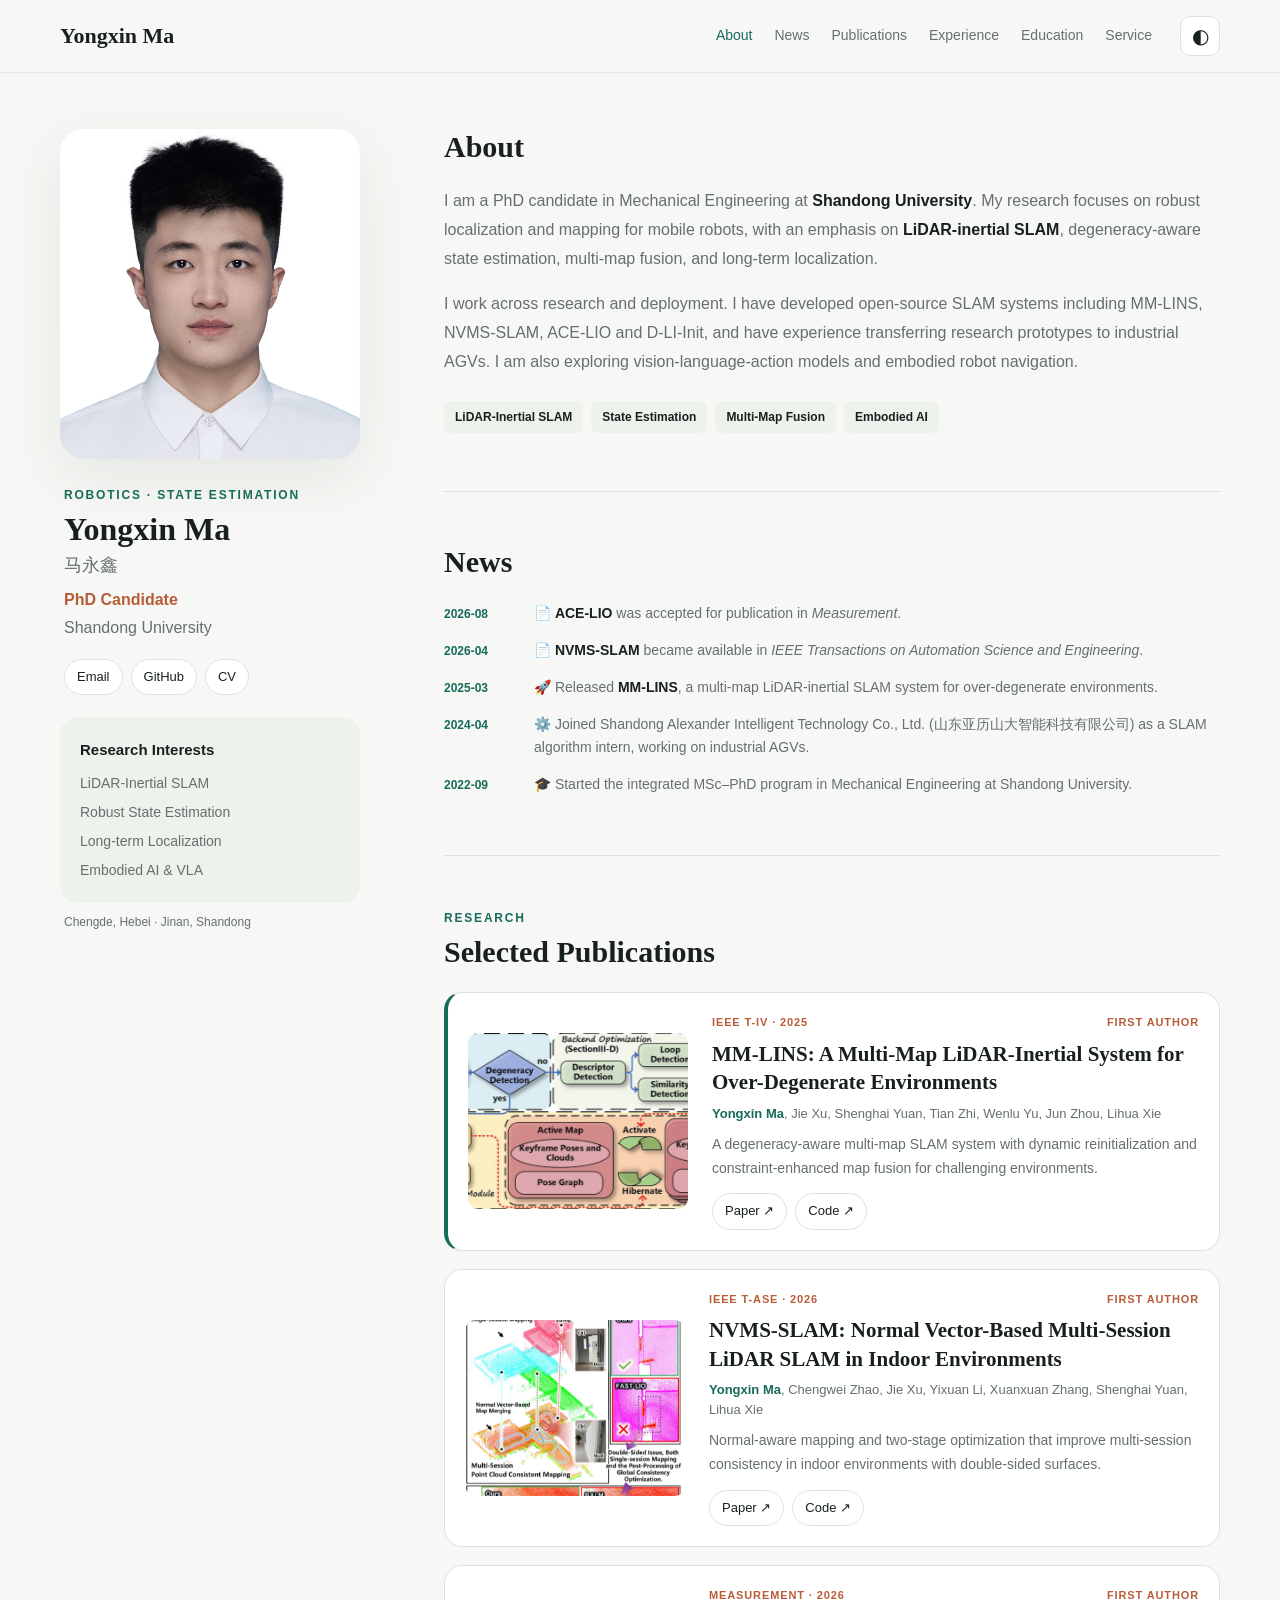
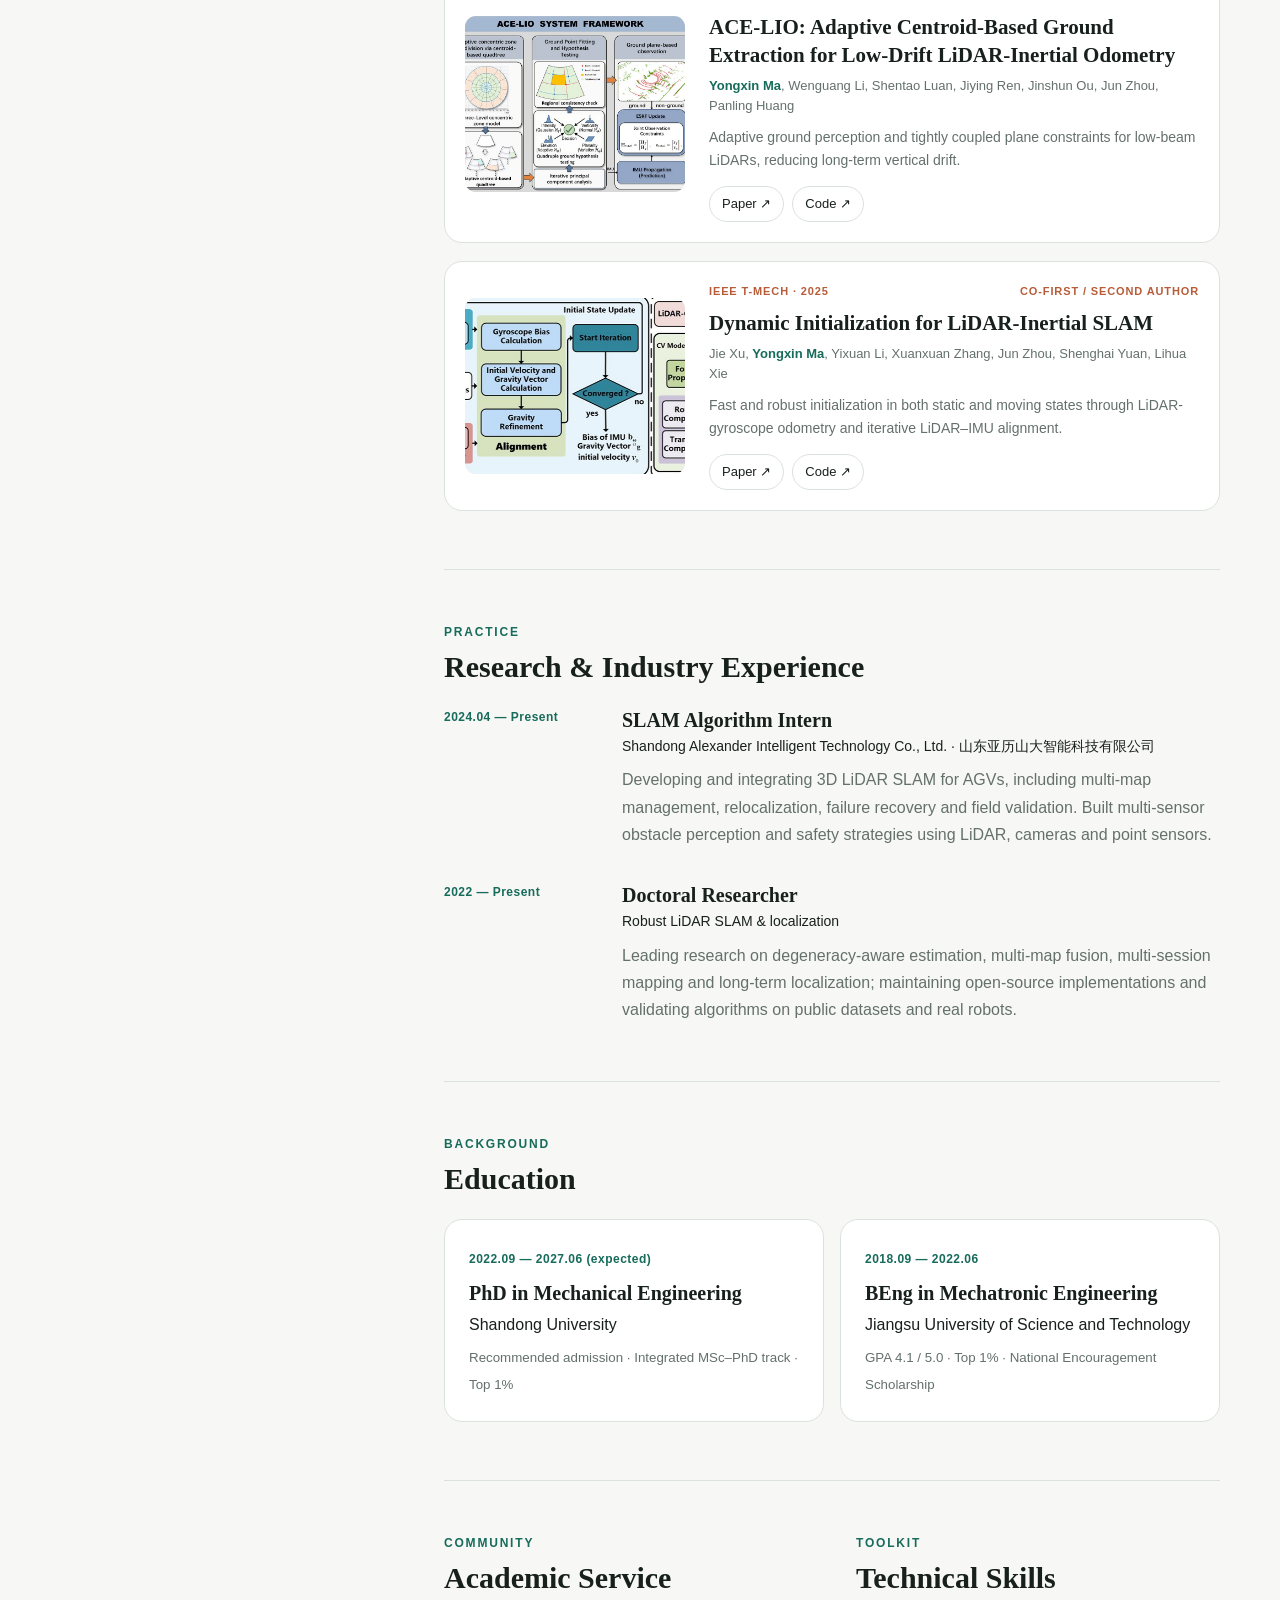
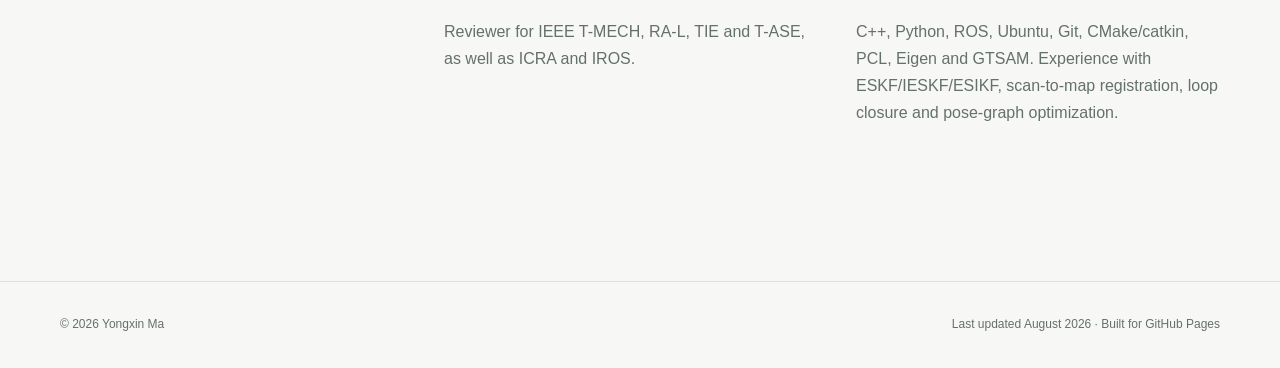
==== commit 0bfacbf0: "Refine publication image crops and company name" ====
--- a/index.html
+++ b/index.html
@@ -75,7 +75,7 @@
           <article><time>2026-08</time><p>📄 <strong>ACE-LIO</strong> was accepted for publication in <em>Measurement</em>.</p></article>
           <article><time>2026-04</time><p>📄 <strong>NVMS-SLAM</strong> became available in <em>IEEE Transactions on Automation Science and Engineering</em>.</p></article>
           <article><time>2025-03</time><p>🚀 Released <strong>MM-LINS</strong>, a multi-map LiDAR-inertial SLAM system for over-degenerate environments.</p></article>
-          <article><time>2024-04</time><p>⚙️ Joined Shandong Yilishan Intelligent Technology as a SLAM algorithm intern, working on industrial AGVs.</p></article>
+          <article><time>2024-04</time><p>⚙️ Joined Shandong Alexander Intelligent Technology Co., Ltd. (山东亚历山大智能科技有限公司) as a SLAM algorithm intern, working on industrial AGVs.</p></article>
           <article><time>2022-09</time><p>🎓 Started the integrated MSc–PhD program in Mechanical Engineering at Shandong University.</p></article>
         </div>
       </section>
@@ -84,7 +84,7 @@
         <div class="section-heading"><div><p class="kicker">Research</p><h2>Selected Publications</h2></div></div>
         <div class="publication-list">
           <article class="paper featured">
-            <div class="paper-visual"><img src="paper-images/mm-lins.jpg" alt="MM-LINS system overview" loading="lazy"></div>
+            <div class="paper-visual paper-visual-wide"><img src="paper-images/mm-lins.jpg" alt="MM-LINS system overview" loading="lazy"></div>
             <div class="paper-content"><div class="paper-meta"><span>IEEE T-IV · 2025</span><span>First author</span></div>
               <h3>MM-LINS: A Multi-Map LiDAR-Inertial System for Over-Degenerate Environments</h3>
               <p class="authors"><strong>Yongxin Ma</strong>, Jie Xu, Shenghai Yuan, Tian Zhi, Wenlu Yu, Jun Zhou, Lihua Xie</p>
@@ -93,7 +93,7 @@
             </div>
           </article>
           <article class="paper">
-            <div class="paper-visual"><img src="paper-images/nvms-slam.jpg" alt="NVMS-SLAM multi-session mapping results" loading="lazy"></div>
+            <div class="paper-visual paper-visual-tall"><img src="paper-images/nvms-slam.jpg" alt="NVMS-SLAM multi-session mapping results" loading="lazy"></div>
             <div class="paper-content"><div class="paper-meta"><span>IEEE T-ASE · 2026</span><span>First author</span></div>
               <h3>NVMS-SLAM: Normal Vector-Based Multi-Session LiDAR SLAM in Indoor Environments</h3>
               <p class="authors"><strong>Yongxin Ma</strong>, Chengwei Zhao, Jie Xu, Yixuan Li, Xuanxuan Zhang, Shenghai Yuan, Lihua Xie</p>
@@ -102,7 +102,7 @@
             </div>
           </article>
           <article class="paper">
-            <div class="paper-visual"><img src="paper-images/ace-lio.jpg" alt="ACE-LIO system framework" loading="lazy"></div>
+            <div class="paper-visual paper-visual-wide"><img src="paper-images/ace-lio.jpg" alt="ACE-LIO system framework" loading="lazy"></div>
             <div class="paper-content"><div class="paper-meta"><span>Measurement · 2026</span><span>First author</span></div>
               <h3>ACE-LIO: Adaptive Centroid-Based Ground Extraction for Low-Drift LiDAR-Inertial Odometry</h3>
               <p class="authors"><strong>Yongxin Ma</strong>, Wenguang Li, Shentao Luan, Jiying Ren, Jinshun Ou, Jun Zhou, Panling Huang</p>
@@ -111,7 +111,7 @@
             </div>
           </article>
           <article class="paper">
-            <div class="paper-visual"><img src="paper-images/d-li-init.jpg" alt="D-LI-Init system overview" loading="lazy"></div>
+            <div class="paper-visual paper-visual-wide"><img src="paper-images/d-li-init.jpg" alt="D-LI-Init system overview" loading="lazy"></div>
             <div class="paper-content"><div class="paper-meta"><span>IEEE T-MECH · 2025</span><span>Co-first / second author</span></div>
               <h3>Dynamic Initialization for LiDAR-Inertial SLAM</h3>
               <p class="authors">Jie Xu, <strong>Yongxin Ma</strong>, Yixuan Li, Xuanxuan Zhang, Jun Zhou, Shenghai Yuan, Lihua Xie</p>
@@ -125,7 +125,7 @@
       <section class="section" id="experience">
         <p class="kicker">Practice</p><h2>Research &amp; Industry Experience</h2>
         <div class="timeline">
-          <article><time>2024.04 — Present</time><div><h3>SLAM Algorithm Intern</h3><p class="subtitle">Shandong Yilishan Intelligent Technology Co., Ltd.</p><p>Developing and integrating 3D LiDAR SLAM for AGVs, including multi-map management, relocalization, failure recovery and field validation. Built multi-sensor obstacle perception and safety strategies using LiDAR, cameras and point sensors.</p></div></article>
+          <article><time>2024.04 — Present</time><div><h3>SLAM Algorithm Intern</h3><p class="subtitle">Shandong Alexander Intelligent Technology Co., Ltd. · 山东亚历山大智能科技有限公司</p><p>Developing and integrating 3D LiDAR SLAM for AGVs, including multi-map management, relocalization, failure recovery and field validation. Built multi-sensor obstacle perception and safety strategies using LiDAR, cameras and point sensors.</p></div></article>
           <article><time>2022 — Present</time><div><h3>Doctoral Researcher</h3><p class="subtitle">Robust LiDAR SLAM &amp; localization</p><p>Leading research on degeneracy-aware estimation, multi-map fusion, multi-session mapping and long-term localization; maintaining open-source implementations and validating algorithms on public datasets and real robots.</p></div></article>
         </div>
       </section>
--- a/styles.css
+++ b/styles.css
@@ -3,7 +3,7 @@
 *{box-sizing:border-box}html{scroll-behavior:smooth;scroll-padding-top:92px}body{margin:0;background:var(--bg);color:var(--text);font:16px/1.7 var(--sans);transition:background .25s,color .25s}a{color:inherit}.wrap{width:min(1160px,calc(100% - 40px));margin:auto}.skip-link{position:fixed;top:-60px;left:20px;z-index:100;padding:10px 14px;background:var(--text);color:var(--bg);border-radius:8px}.skip-link:focus{top:12px}
 .topbar{position:sticky;top:0;z-index:20;background:color-mix(in srgb,var(--bg) 86%,transparent);backdrop-filter:blur(16px);border-bottom:1px solid color-mix(in srgb,var(--line) 70%,transparent)}.nav{height:72px;display:flex;align-items:center;gap:28px}.brand{font:700 22px/1 var(--serif);text-decoration:none;margin-right:auto}.nav-links{display:flex;align-items:center;gap:22px}.nav-links a{font-size:14px;text-decoration:none;color:var(--muted);transition:.2s}.nav-links a:hover,.nav-links a.active{color:var(--accent)}button{font:inherit;color:inherit}.theme-toggle,.menu-toggle{border:1px solid var(--line);background:var(--surface);border-radius:10px;cursor:pointer}.theme-toggle{width:40px;height:40px;font-size:20px}.menu-toggle{display:none;padding:7px 11px;font-size:14px}
 .layout{display:grid;grid-template-columns:300px minmax(0,1fr);gap:84px;padding-top:56px;padding-bottom:80px}.profile{position:sticky;top:108px;align-self:start}.portrait{display:block;width:100%;height:330px;object-fit:cover;object-position:center 20%;border-radius:24px;box-shadow:var(--shadow);filter:saturate(.88)}.identity{padding:26px 4px 18px}.eyebrow,.kicker{margin:0 0 6px;text-transform:uppercase;letter-spacing:.15em;color:var(--accent);font-size:12px;font-weight:700}.identity h1{font:700 32px/1.15 var(--serif);margin:0 0 8px}.identity h1 span{display:block;font:500 18px/1.4 var(--sans);color:var(--muted);margin-top:5px}.role{margin:0;color:var(--accent-2);font-weight:650}.affiliation{margin:0;color:var(--muted)}.contact{display:flex;flex-wrap:wrap;gap:8px;padding:0 4px 22px}.contact a,.paper-links a{font-size:13px;text-decoration:none;border:1px solid var(--line);background:var(--surface);border-radius:999px;padding:6px 12px;transition:.2s}.contact a:hover,.paper-links a:hover{border-color:var(--accent);color:var(--accent);transform:translateY(-1px)}.interest-card{padding:20px;border-radius:18px;background:var(--surface-soft)}.interest-card h2{font-size:15px;margin:0 0 10px}.interest-card ul{list-style:none;margin:0;padding:0;color:var(--muted);font-size:14px}.interest-card li+li{margin-top:5px}.location{font-size:12px;color:var(--muted);padding:9px 4px;margin:0}
-.content{min-width:0}.section{padding:0 0 58px}.section+.section{border-top:1px solid var(--line);padding-top:52px}.section h2{font:700 30px/1.2 var(--serif);margin:0 0 22px}.intro>h2{font-size:30px;letter-spacing:0;margin-bottom:22px}.about-copy{max-width:780px}.about-copy p{margin:0 0 17px;color:var(--muted);font-size:16px;line-height:1.8}.about-copy strong{color:var(--text);font-weight:650}.research-focus{display:flex;flex-wrap:wrap;gap:8px;margin:24px 0 0}.research-focus span{padding:6px 11px;border-radius:7px;background:var(--surface-soft);color:var(--text);font-size:12px;font-weight:600}.news-list{display:grid;gap:13px}.news-list article{display:grid;grid-template-columns:74px 1fr;gap:16px;align-items:start}.news-list time{padding-top:2px;color:var(--accent);font-size:12px;font-weight:700}.news-list p{margin:0;color:var(--muted);font-size:14px}.news-list strong{color:var(--text)}.section-heading{display:flex;align-items:end;justify-content:space-between;gap:20px;margin-bottom:22px}.section-heading h2{margin:0}.publication-list{display:grid;gap:18px}.paper{display:grid;grid-template-columns:220px minmax(0,1fr);gap:24px;padding:20px;border:1px solid var(--line);border-radius:18px;background:var(--surface);transition:.25s}.paper:hover{transform:translateY(-3px);box-shadow:var(--shadow);border-color:color-mix(in srgb,var(--accent) 50%,var(--line))}.paper.featured{border-left:4px solid var(--accent)}.paper-visual{height:160px;align-self:center;border-radius:10px;overflow:hidden;background:#fff;border:1px solid color-mix(in srgb,var(--line) 70%,transparent)}.paper-visual img{width:100%;height:100%;display:block;object-fit:contain}.paper-content{min-width:0}.paper-meta{display:flex;justify-content:space-between;gap:16px;color:var(--accent-2);text-transform:uppercase;letter-spacing:.08em;font-size:11px;font-weight:700}.paper h3{font:700 21px/1.35 var(--serif);margin:8px 0}.paper p{color:var(--muted);margin:0;font-size:14px}.paper .authors{font-size:13px;line-height:1.55;margin:-1px 0 9px;color:var(--muted)}.paper .authors strong{color:var(--accent);font-weight:700}.paper-links{display:flex;gap:8px;margin-top:13px}
+.content{min-width:0}.section{padding:0 0 58px}.section+.section{border-top:1px solid var(--line);padding-top:52px}.section h2{font:700 30px/1.2 var(--serif);margin:0 0 22px}.intro>h2{font-size:30px;letter-spacing:0;margin-bottom:22px}.about-copy{max-width:780px}.about-copy p{margin:0 0 17px;color:var(--muted);font-size:16px;line-height:1.8}.about-copy strong{color:var(--text);font-weight:650}.research-focus{display:flex;flex-wrap:wrap;gap:8px;margin:24px 0 0}.research-focus span{padding:6px 11px;border-radius:7px;background:var(--surface-soft);color:var(--text);font-size:12px;font-weight:600}.news-list{display:grid;gap:13px}.news-list article{display:grid;grid-template-columns:74px 1fr;gap:16px;align-items:start}.news-list time{padding-top:2px;color:var(--accent);font-size:12px;font-weight:700}.news-list p{margin:0;color:var(--muted);font-size:14px}.news-list strong{color:var(--text)}.section-heading{display:flex;align-items:end;justify-content:space-between;gap:20px;margin-bottom:22px}.section-heading h2{margin:0}.publication-list{display:grid;gap:18px}.paper{display:grid;grid-template-columns:220px minmax(0,1fr);gap:24px;padding:20px;border:1px solid var(--line);border-radius:18px;background:var(--surface);transition:.25s}.paper:hover{transform:translateY(-3px);box-shadow:var(--shadow);border-color:color-mix(in srgb,var(--accent) 50%,var(--line))}.paper.featured{border-left:4px solid var(--accent)}.paper-visual{height:176px;align-self:center;border-radius:11px;overflow:hidden;background:var(--surface-soft);border:0}.paper-visual img{width:100%;height:100%;display:block;object-fit:cover;transform:scale(1.04)}.paper-visual-wide img{object-position:center}.paper-visual-tall img{object-position:center 24%}.paper-content{min-width:0}.paper-meta{display:flex;justify-content:space-between;gap:16px;color:var(--accent-2);text-transform:uppercase;letter-spacing:.08em;font-size:11px;font-weight:700}.paper h3{font:700 21px/1.35 var(--serif);margin:8px 0}.paper p{color:var(--muted);margin:0;font-size:14px}.paper .authors{font-size:13px;line-height:1.55;margin:-1px 0 9px;color:var(--muted)}.paper .authors strong{color:var(--accent);font-weight:700}.paper-links{display:flex;gap:8px;margin-top:13px}
 .timeline{display:grid;gap:34px}.timeline article{display:grid;grid-template-columns:150px 1fr;gap:28px}.timeline time,.education-grid span{font-size:12px;color:var(--accent);font-weight:700;letter-spacing:.04em}.timeline h3,.education-grid h3{font:700 20px/1.3 var(--serif);margin:0 0 2px}.timeline p{color:var(--muted);margin:8px 0 0}.timeline .subtitle{color:var(--text);font-size:14px;margin:0}.education-grid{display:grid;grid-template-columns:1fr 1fr;gap:16px}.education-grid article{background:var(--surface);border:1px solid var(--line);border-radius:18px;padding:24px}.education-grid h3{margin-top:9px}.education-grid p{margin:5px 0;color:var(--text)}.education-grid small{color:var(--muted)}.split{display:grid;grid-template-columns:1fr 1fr;gap:48px}.split p:last-child{color:var(--muted)}
 footer{border-top:1px solid var(--line);color:var(--muted);font-size:12px}.footer-inner{min-height:86px;display:flex;justify-content:space-between;align-items:center;gap:20px}
 @media(max-width:1000px){.layout{grid-template-columns:240px minmax(0,1fr);gap:44px}.portrait{height:280px}.nav-links{gap:12px}.paper{grid-template-columns:180px minmax(0,1fr);gap:18px}.paper-visual{height:145px}.paper h3{font-size:19px}}
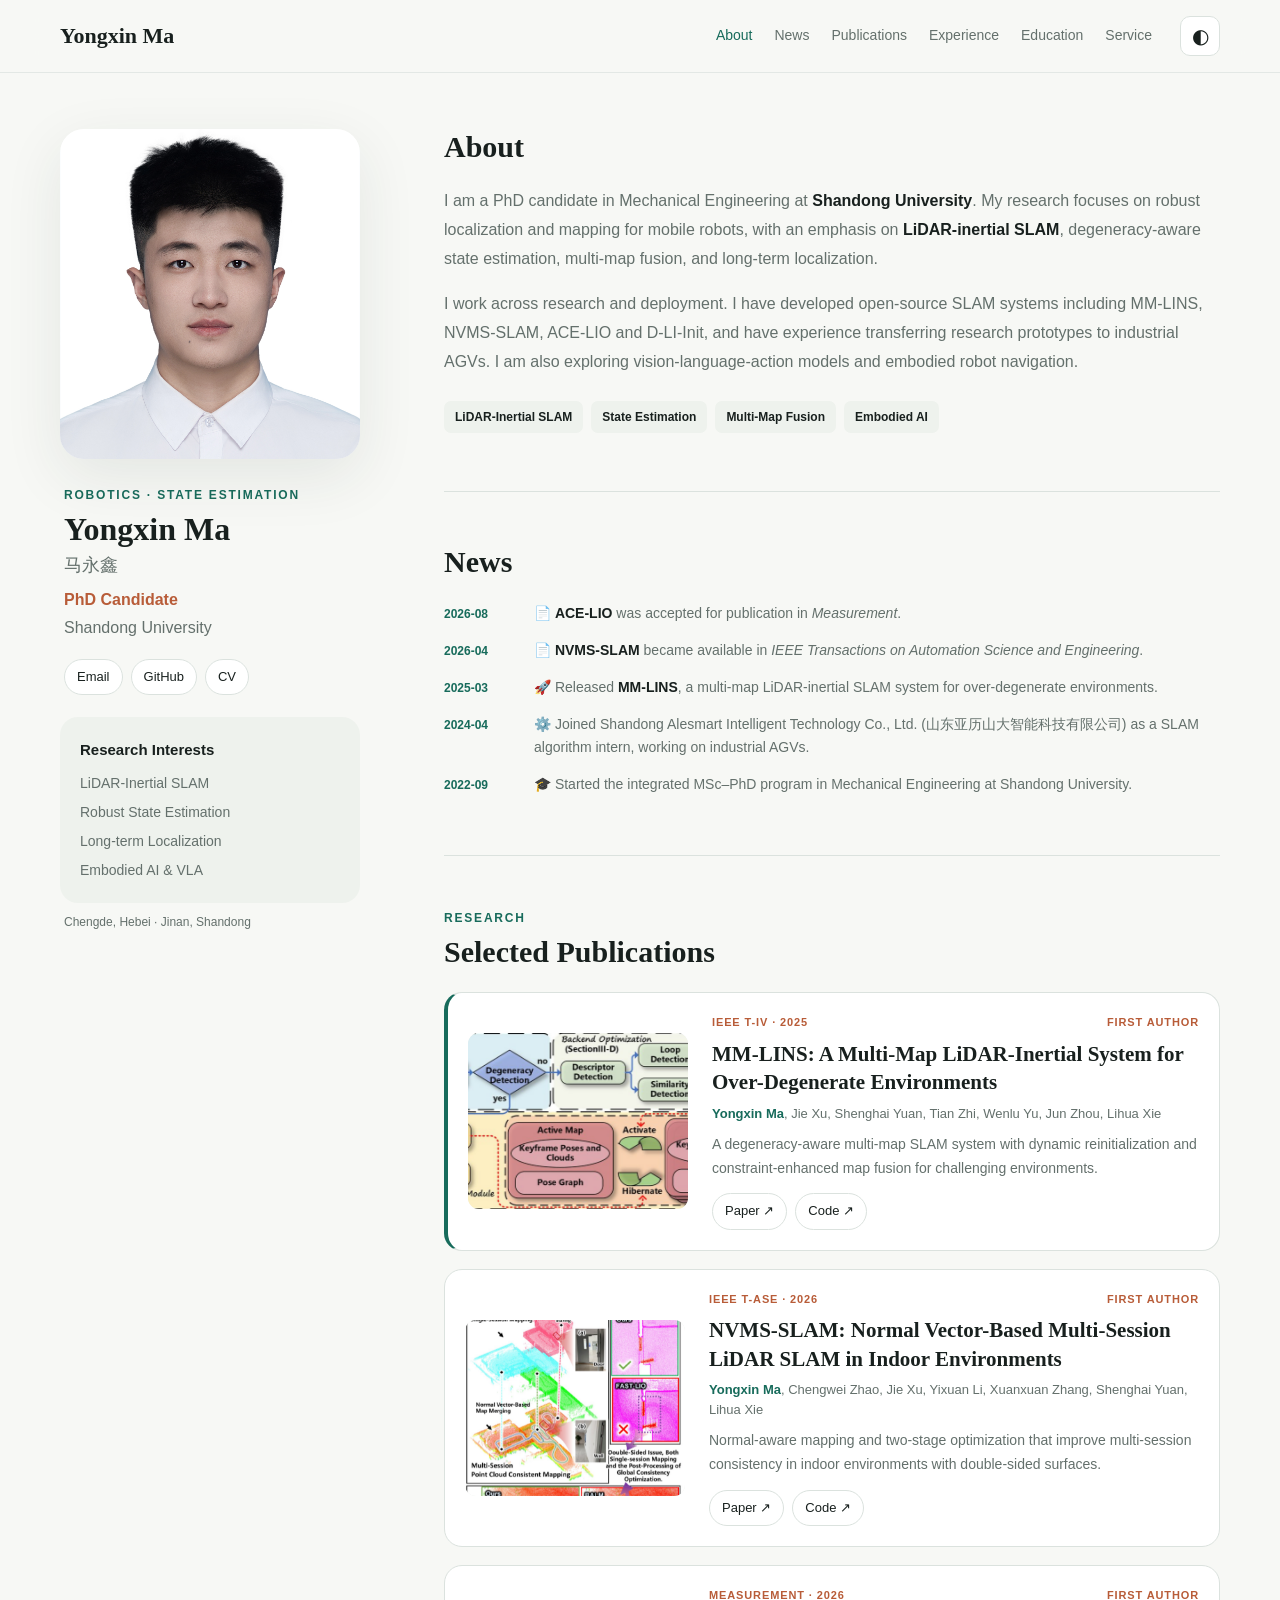
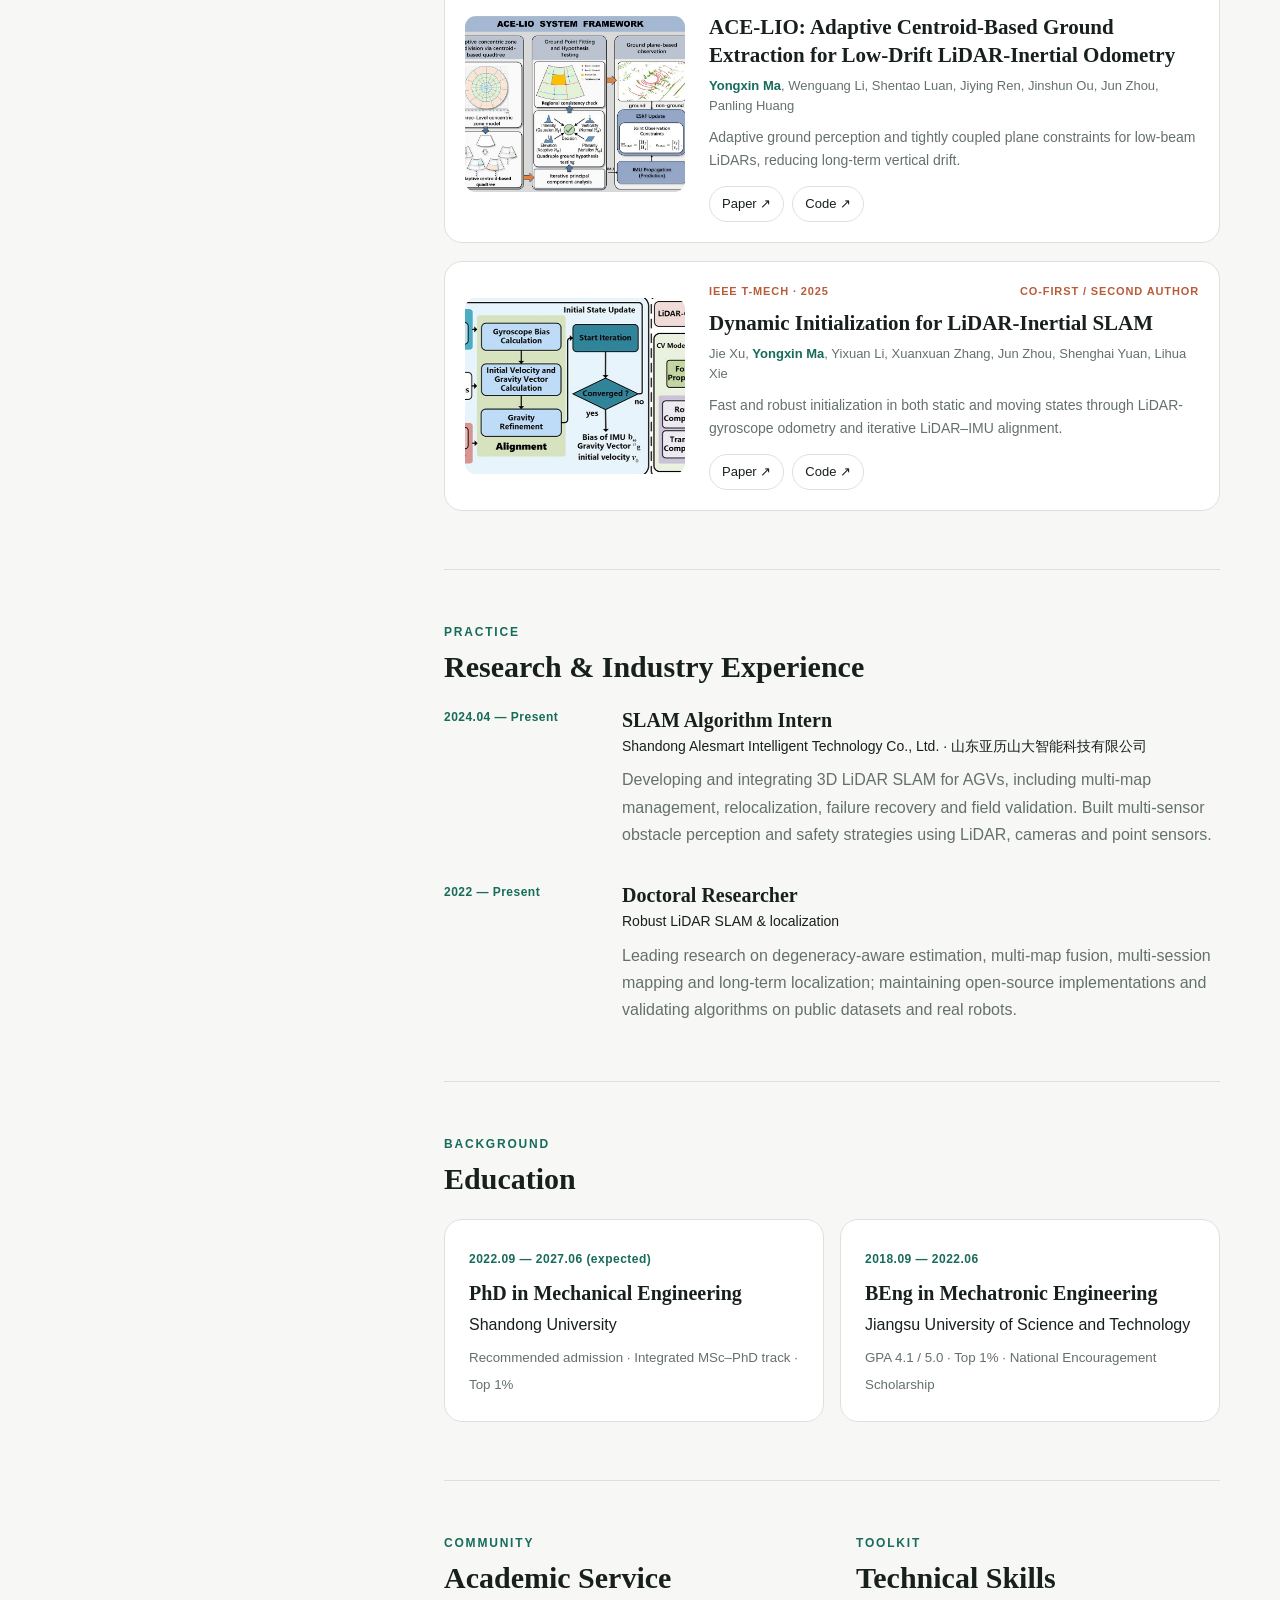
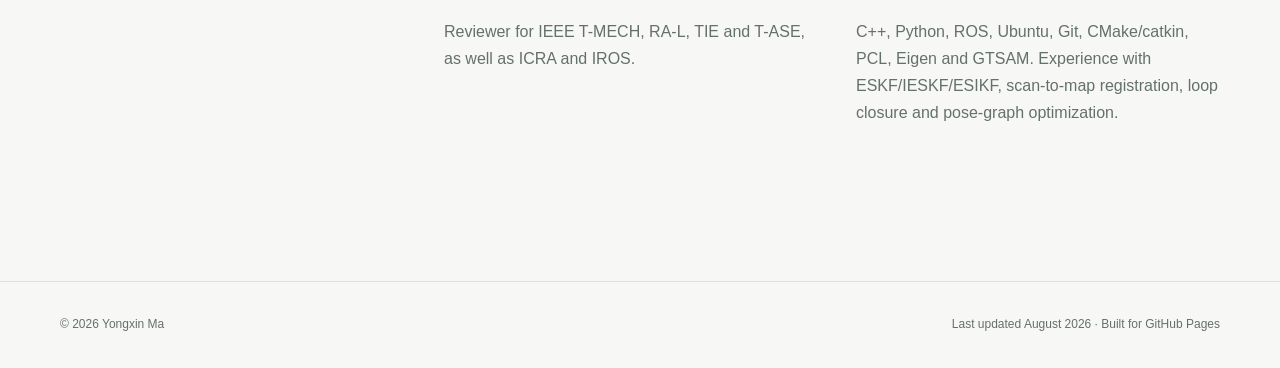
==== commit eb6c1a3d: "Correct Alesmart company name" ====
--- a/index.html
+++ b/index.html
@@ -75,7 +75,7 @@
           <article><time>2026-08</time><p>📄 <strong>ACE-LIO</strong> was accepted for publication in <em>Measurement</em>.</p></article>
           <article><time>2026-04</time><p>📄 <strong>NVMS-SLAM</strong> became available in <em>IEEE Transactions on Automation Science and Engineering</em>.</p></article>
           <article><time>2025-03</time><p>🚀 Released <strong>MM-LINS</strong>, a multi-map LiDAR-inertial SLAM system for over-degenerate environments.</p></article>
-          <article><time>2024-04</time><p>⚙️ Joined Shandong Alexander Intelligent Technology Co., Ltd. (山东亚历山大智能科技有限公司) as a SLAM algorithm intern, working on industrial AGVs.</p></article>
+          <article><time>2024-04</time><p>⚙️ Joined Shandong Alesmart Intelligent Technology Co., Ltd. (山东亚历山大智能科技有限公司) as a SLAM algorithm intern, working on industrial AGVs.</p></article>
           <article><time>2022-09</time><p>🎓 Started the integrated MSc–PhD program in Mechanical Engineering at Shandong University.</p></article>
         </div>
       </section>
@@ -125,7 +125,7 @@
       <section class="section" id="experience">
         <p class="kicker">Practice</p><h2>Research &amp; Industry Experience</h2>
         <div class="timeline">
-          <article><time>2024.04 — Present</time><div><h3>SLAM Algorithm Intern</h3><p class="subtitle">Shandong Alexander Intelligent Technology Co., Ltd. · 山东亚历山大智能科技有限公司</p><p>Developing and integrating 3D LiDAR SLAM for AGVs, including multi-map management, relocalization, failure recovery and field validation. Built multi-sensor obstacle perception and safety strategies using LiDAR, cameras and point sensors.</p></div></article>
+          <article><time>2024.04 — Present</time><div><h3>SLAM Algorithm Intern</h3><p class="subtitle">Shandong Alesmart Intelligent Technology Co., Ltd. · 山东亚历山大智能科技有限公司</p><p>Developing and integrating 3D LiDAR SLAM for AGVs, including multi-map management, relocalization, failure recovery and field validation. Built multi-sensor obstacle perception and safety strategies using LiDAR, cameras and point sensors.</p></div></article>
           <article><time>2022 — Present</time><div><h3>Doctoral Researcher</h3><p class="subtitle">Robust LiDAR SLAM &amp; localization</p><p>Leading research on degeneracy-aware estimation, multi-map fusion, multi-session mapping and long-term localization; maintaining open-source implementations and validating algorithms on public datasets and real robots.</p></div></article>
         </div>
       </section>
